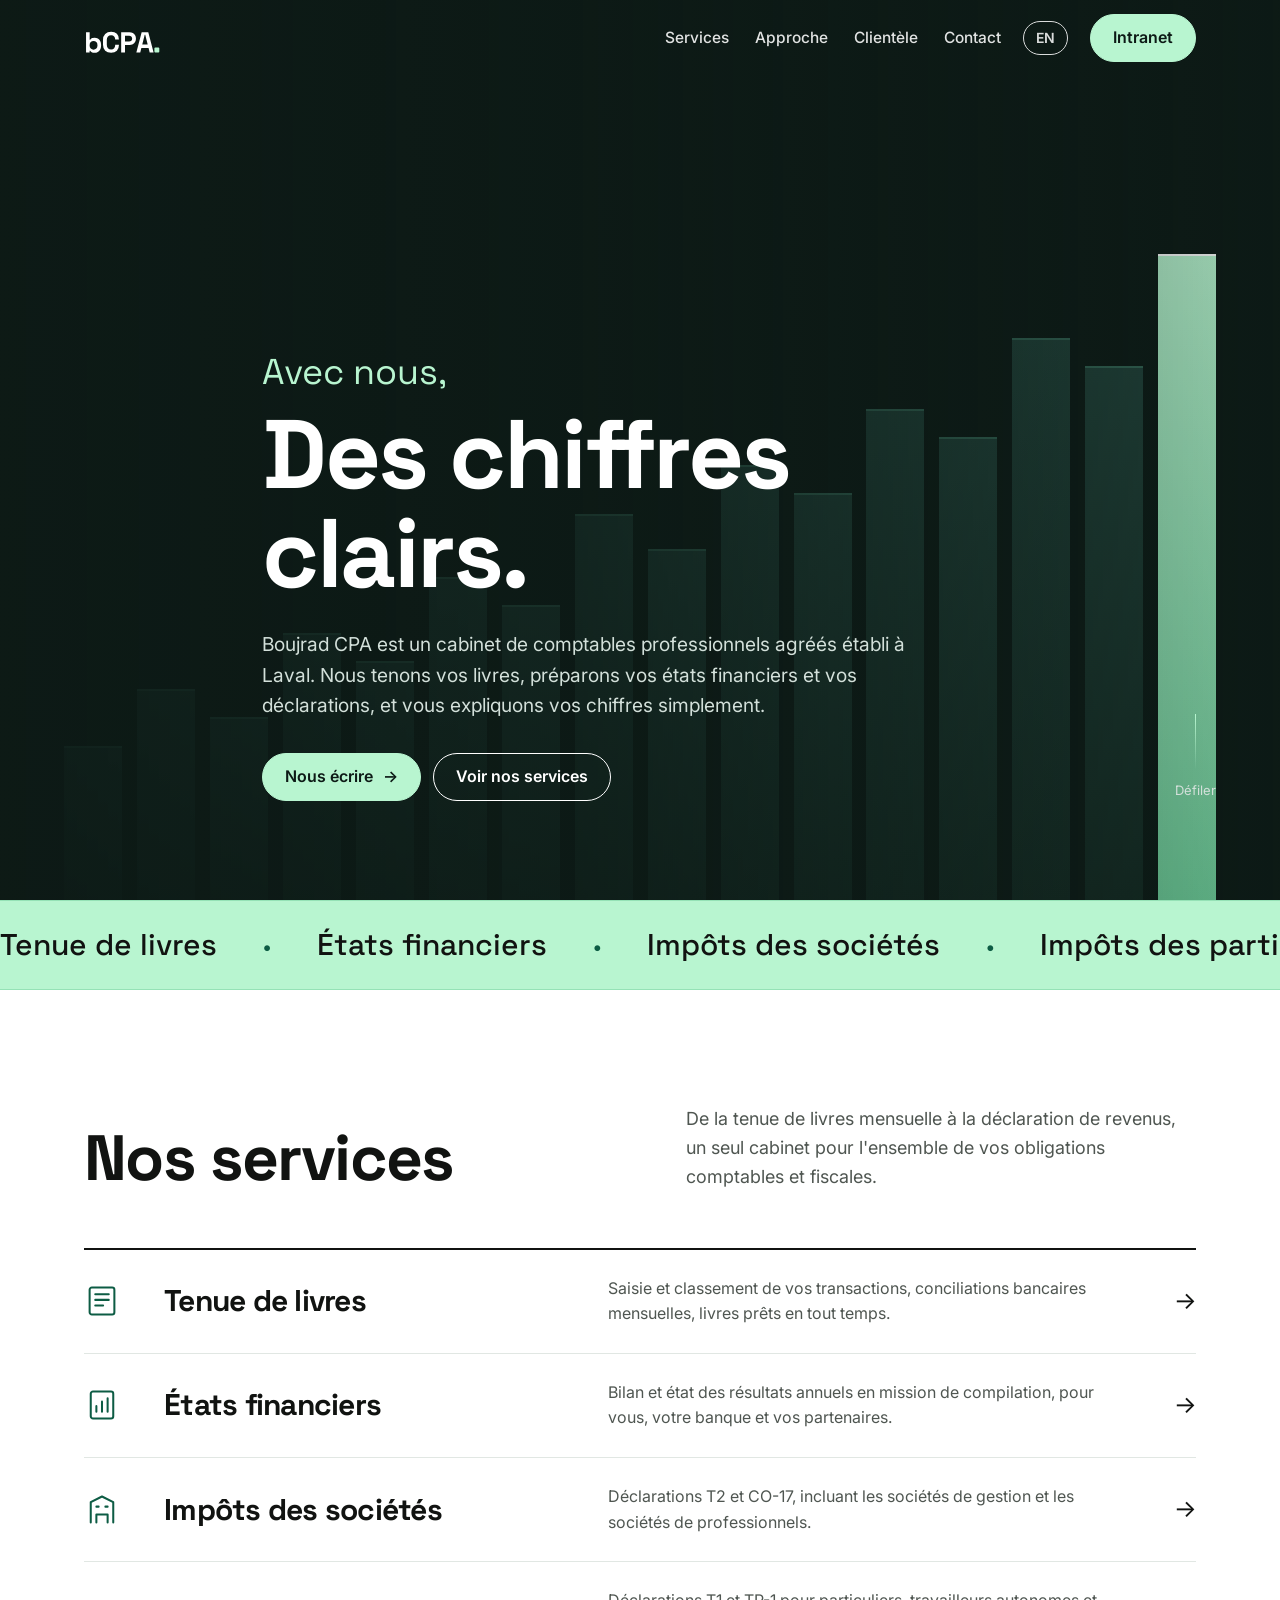
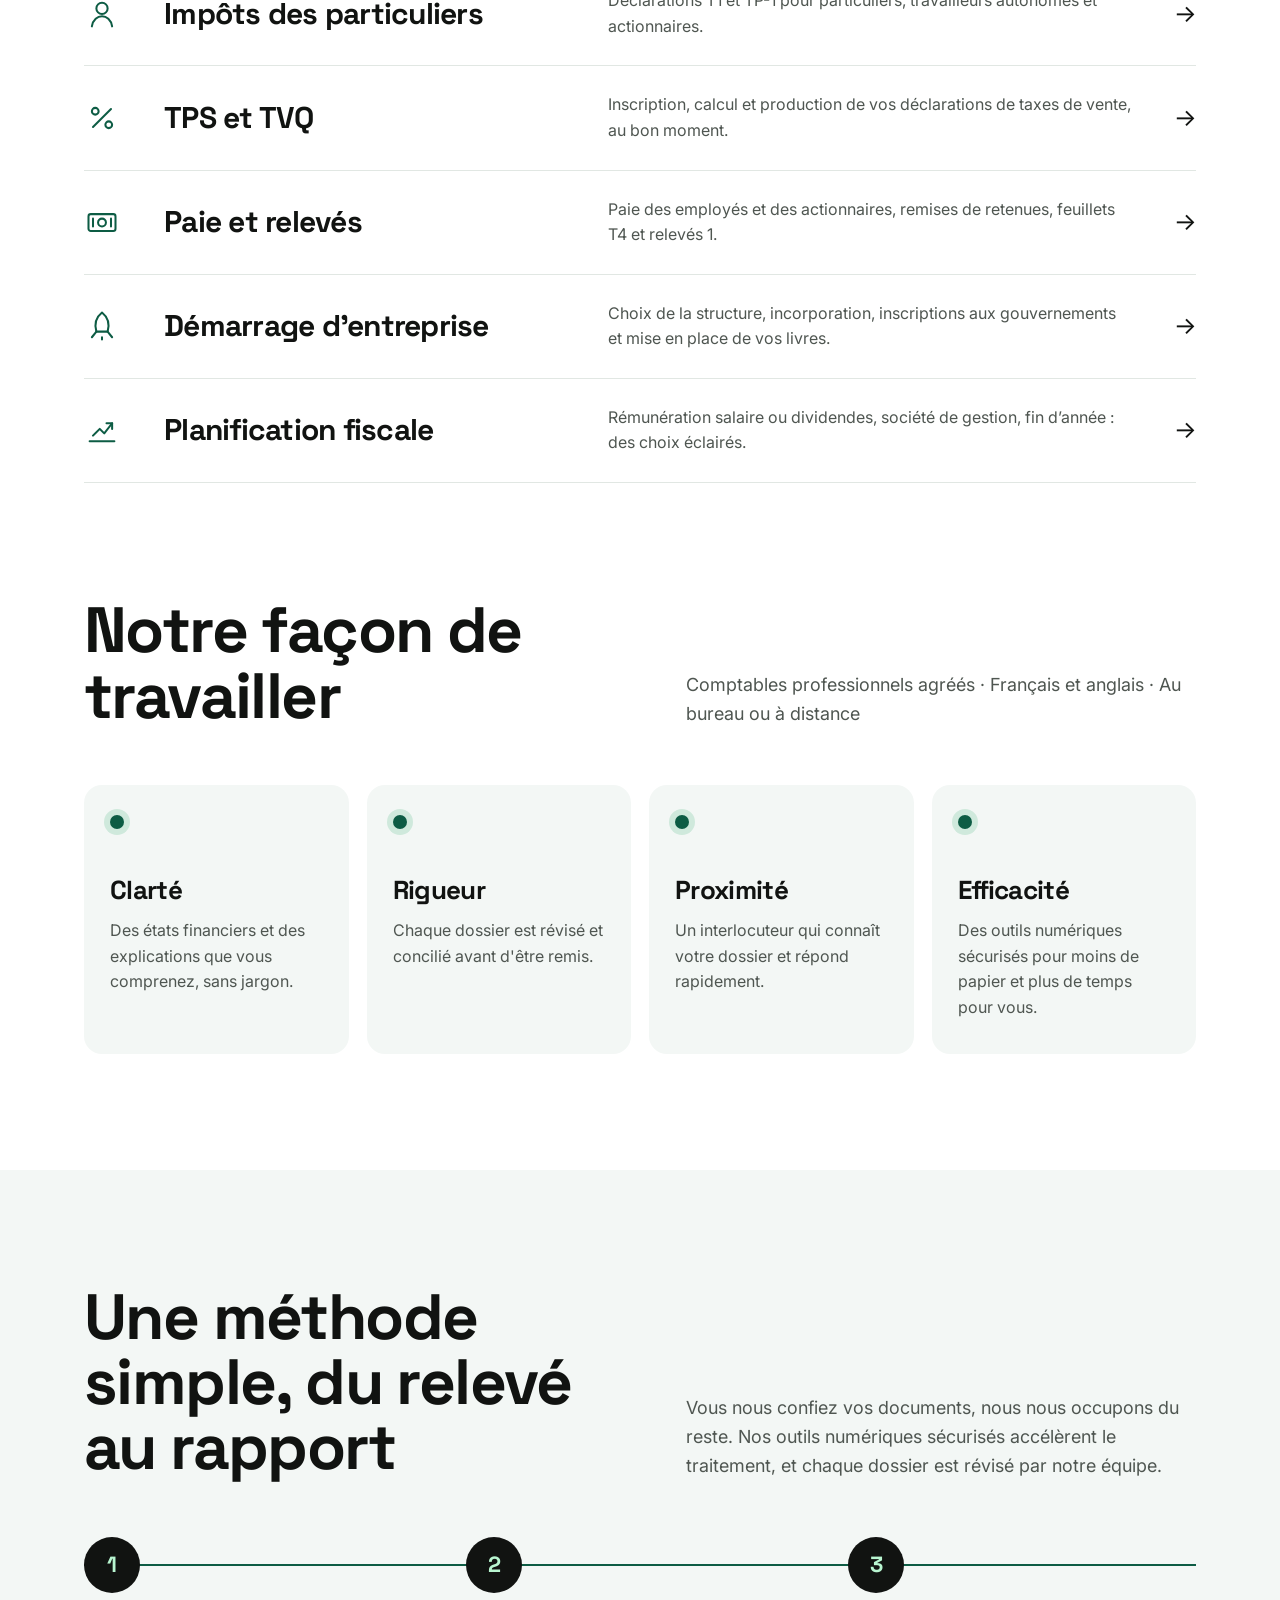
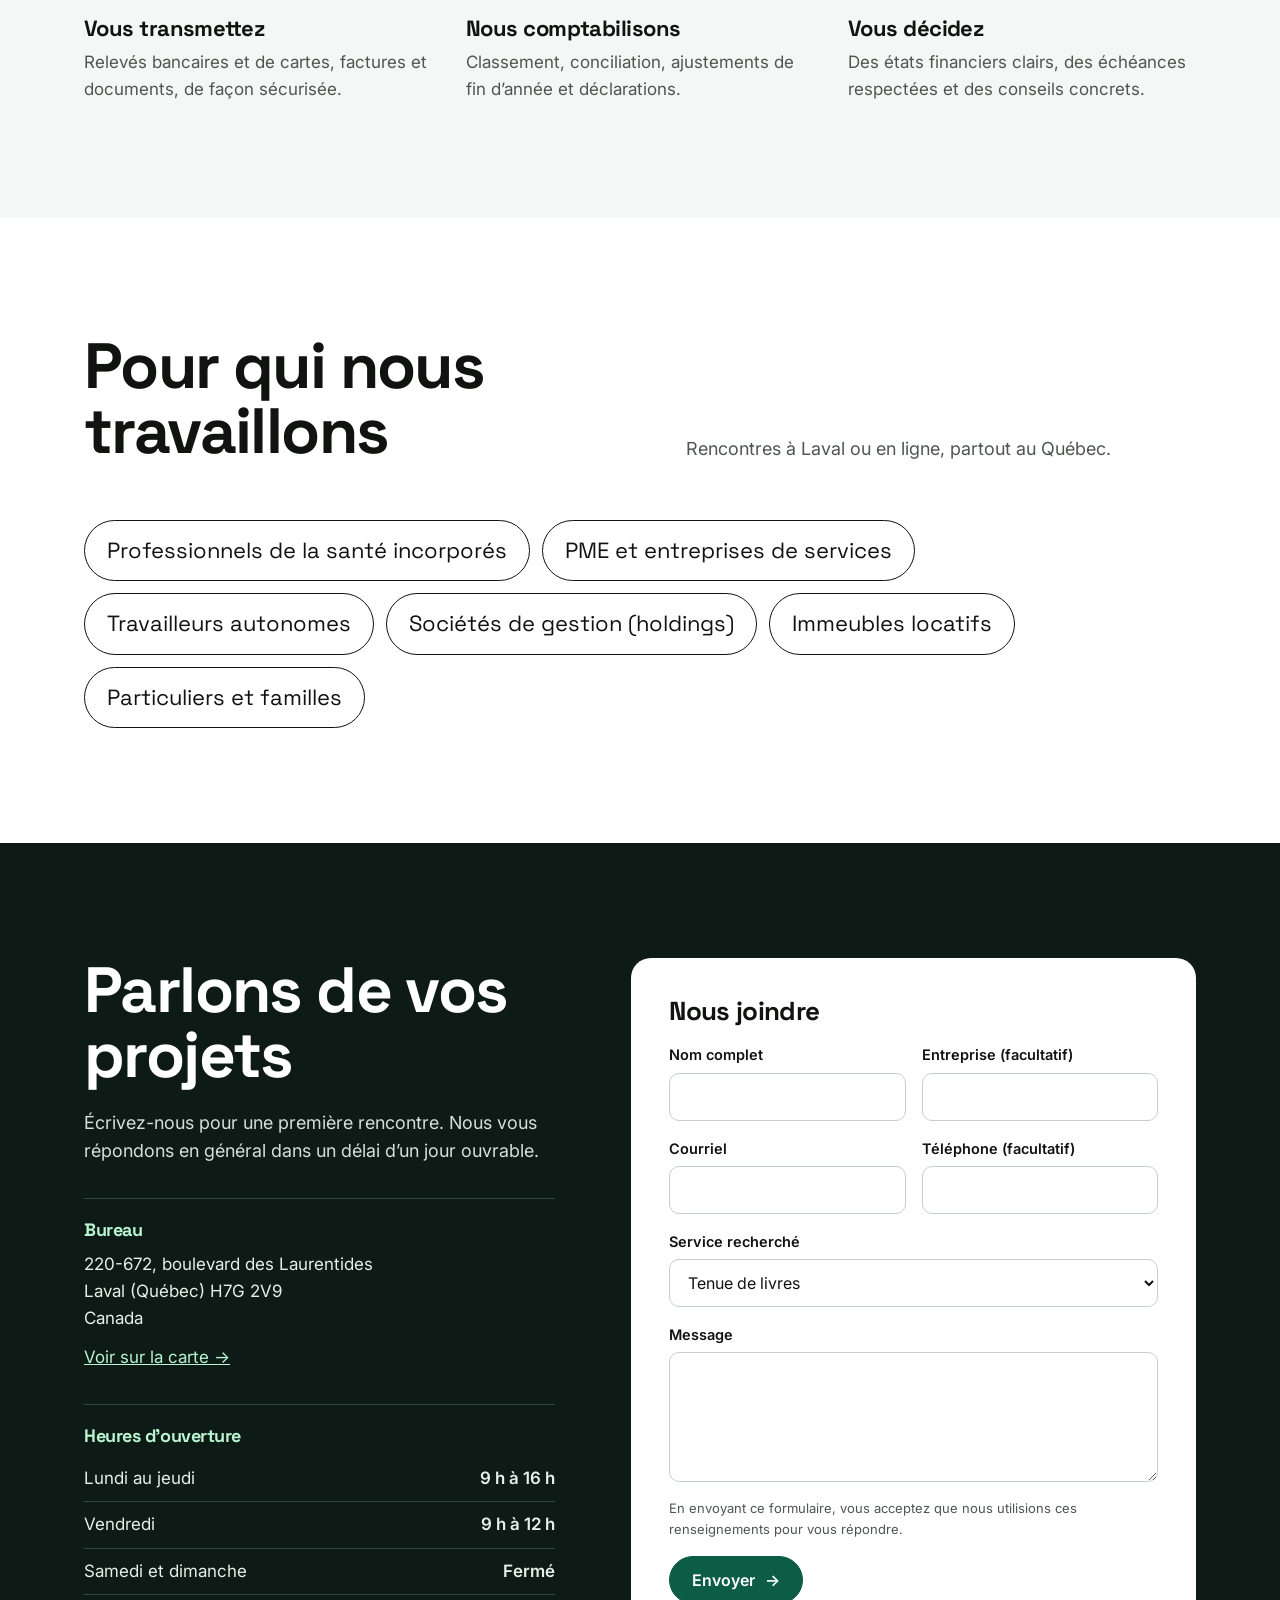
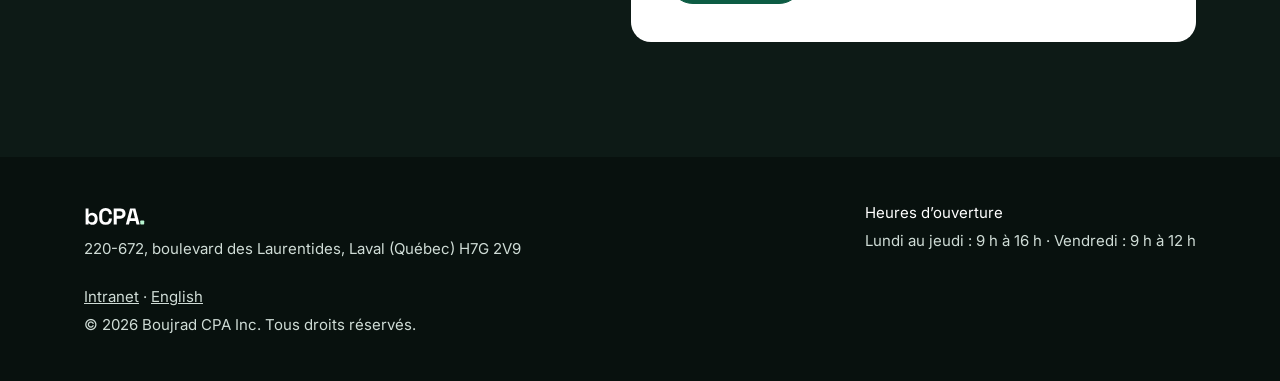
==== site/index.html @ 64e6b034 "Majuscules en début de titres, menu et bandeau Co-Authored-By: Claude Opus 5.5 <noreply@anthropic.co" ====
<!DOCTYPE html>
<html lang="fr-CA"><head><meta charset="utf-8"><meta name="viewport" content="width=device-width,initial-scale=1">
<title>Boujrad CPA Inc. · Comptables à Laval</title><meta name="description" content="Cabinet de comptables professionnels agréés à Laval : tenue de livres, états financiers, impôts des sociétés et des particuliers, TPS/TVQ.">
<link rel="alternate" hreflang="fr-CA" href="https://boujradcpa.com/"><link rel="alternate" hreflang="en-CA" href="https://boujradcpa.com/en/">
<link rel="icon" href="/favicon.svg" type="image/svg+xml"><meta property="og:title" content="Boujrad CPA Inc. · Comptables à Laval"><meta property="og:description" content="Cabinet de comptables professionnels agréés à Laval : tenue de livres, états financiers, impôts des sociétés et des particuliers, TPS/TVQ.">
<link rel="preconnect" href="https://fonts.googleapis.com"><link rel="preconnect" href="https://fonts.gstatic.com" crossorigin>
<link href="https://fonts.googleapis.com/css2?family=Inter:wght@400;500;600&family=Space+Grotesk:wght@500;700&display=swap" rel="stylesheet">
<style>/* VOICE a CPA firm's public site: confident, warm, precise
   IDEA a ledger in motion: rising columns, ruled lines, totals that land
   PICTURE full-screen night-green hero with animated rising columns and a rotating lowercase promise
   COLOUR night green #0d1a16 for hero and contact, white body, mint #b8f5d0 highlight, deep green #0d5c44 actions
   TYPE Space Grotesk 700 (lowercase display) + Inter
   LAYOUT hero full screen; services as rows; values grid; method line; clients; contact split */
:root{color-scheme:light;--bg:#fff;--ink:#111311;--mute:#4f5651;--night:#0d1a16;--mint:#b8f5d0;--deep:#0d5c44;--line:#e1e7e3;--soft:#f3f7f5}
*{box-sizing:border-box;min-width:0}
html{scroll-behavior:smooth;scroll-padding-top:80px}
body{margin:0;background:var(--bg);color:var(--ink);font:17px/1.6 Inter,system-ui,sans-serif;overflow-x:clip;-webkit-font-smoothing:antialiased}
h1,h2,h3{font-family:"Space Grotesk",Inter,sans-serif;letter-spacing:-.025em;line-height:1.02;margin:0}
h2{font-size:clamp(36px,5vw,66px)}
h3{font-size:22px;line-height:1.2}
a{color:inherit}
.wrap{max-width:1240px;margin:0 auto;padding-left:max(5vw,16px);padding-right:max(5vw,16px)}
.band{padding-block:clamp(72px,9vw,136px)}
.soft{background:var(--soft)}
header{position:fixed;inset:0 0 auto;z-index:20;transition:background .35s,color .35s,box-shadow .35s;color:#fff}
header.solid{background:rgba(255,255,255,.96);color:var(--ink);box-shadow:0 1px 0 var(--line);backdrop-filter:blur(8px)}
.nav{display:flex;align-items:center;gap:22px;min-height:76px}
.brand{display:flex;align-items:center;gap:10px;text-decoration:none;font-family:"Space Grotesk",sans-serif;font-weight:700;font-size:21px;margin-right:auto}
.brand svg{flex:none}
.links{display:flex;gap:26px}
.links a{text-decoration:none;font-size:15.5px;font-weight:500;opacity:.88;position:relative}
.links a::after{content:"";position:absolute;left:0;right:100%;bottom:-6px;height:2px;background:var(--deep);transition:right .3s}
header:not(.solid) .links a::after{background:var(--mint)}
.links a:hover::after{right:0}
.lang{font-size:14px;font-weight:600;text-decoration:none;border:1px solid currentColor;border-radius:999px;padding:5px 12px;opacity:.85}
.btn{display:inline-flex;align-items:center;gap:10px;min-height:48px;padding:10px 22px;border-radius:999px;font-weight:600;font-size:16px;text-decoration:none;border:1.5px solid currentColor;background:transparent;color:inherit;cursor:pointer;font-family:inherit;transition:transform .25s,background .25s,color .25s}
.btn:hover{transform:translateY(-2px)}
.btn.mint{background:var(--mint);border-color:var(--mint);color:var(--night)}
header.solid .btn.mint{background:var(--ink);border-color:var(--ink);color:#fff}
.btn.deep{background:var(--deep);border-color:var(--deep);color:#fff}
.btn .ar{transition:transform .25s}
.btn:hover .ar{transform:translateX(4px)}
:focus-visible{outline:3px solid var(--deep);outline-offset:3px}
.hero{background:var(--night);color:#fff;min-height:min(100svh,940px);position:relative;overflow:hidden;display:grid;align-items:end}
.hero .cols{position:absolute;left:0;right:0;bottom:0;height:78%;display:flex;align-items:flex-end;gap:clamp(6px,1.2vw,18px);padding:0 max(5vw,16px)}
.hero .cols i{flex:1;background:linear-gradient(#21423a,#142a23);border-top:2px solid #346656;transform-origin:bottom;animation:grow 1.6s cubic-bezier(.2,.7,.2,1) both}
.hero .cols i.hi{background:linear-gradient(var(--mint),#6fcf9b);border-top-color:#fff}
.hero .veil{position:absolute;inset:0;background:linear-gradient(90deg,rgba(13,26,22,.92) 0%,rgba(13,26,22,.7) 45%,rgba(13,26,22,.15) 100%)}
.hero .in{position:relative;padding-bottom:clamp(64px,11vh,130px);padding-top:150px}
.hero .pre{font-family:"Space Grotesk",sans-serif;font-size:clamp(24px,2.8vw,38px);color:var(--mint);margin:0 0 4px}
.hero h1{font-size:clamp(44px,7.6vw,116px);min-height:2.08em;max-width:12ch}
.hero h1 span{display:inline-block;animation:swap .8s cubic-bezier(.2,.7,.2,1) both}
.hero .in>p:not(.pre){font-size:clamp(17px,1.5vw,20px);max-width:36em;color:#d3e0da;margin:22px 0 32px}
.acts{display:flex;gap:12px;flex-wrap:wrap}
.cue{position:absolute;right:max(5vw,16px);bottom:clamp(64px,11vh,130px);font-size:13px;display:flex;flex-direction:column;align-items:center;gap:10px;color:#d3e0da}
.cue b{width:1.5px;height:56px;background:linear-gradient(var(--mint),transparent);animation:drip 1.8s infinite}
.mq{background:var(--mint);overflow:hidden;white-space:nowrap;border-block:1px solid #95e2b6}
.mq div{display:inline-flex;gap:46px;padding:20px 0;animation:mq 40s linear infinite;font-family:"Space Grotesk",sans-serif;font-size:clamp(20px,2.4vw,30px);font-weight:500}
.mq span::after{content:"\25CF";margin-left:46px;font-size:.45em;vertical-align:middle;color:var(--deep)}
.head{display:grid;grid-template-columns:minmax(0,1.1fr) minmax(0,1fr);gap:40px;align-items:end;margin-bottom:56px}
.head p{color:var(--mute);margin:0;font-size:18px}
.rows{border-top:2px solid var(--ink)}
.row{display:grid;grid-template-columns:56px minmax(0,1fr) minmax(0,1.25fr) 40px;gap:24px;align-items:center;padding:26px 0;border-bottom:1px solid var(--line);position:relative;isolation:isolate}
.row::before{content:"";position:absolute;inset:0 -18px;background:var(--mint);transform:scaleX(0);transform-origin:left;transition:transform .45s cubic-bezier(.2,.7,.2,1);z-index:-1;border-radius:8px}
.row:hover::before{transform:scaleX(1)}
.row svg{width:36px;height:36px;fill:none;stroke:var(--deep);stroke-width:1.8;stroke-linecap:round;stroke-linejoin:round}
.row h3{font-size:clamp(22px,2.4vw,30px)}
.row p{margin:0;color:var(--mute);font-size:16px}
.row .go{font-size:24px;transition:transform .3s;justify-self:end}
.row:hover .go{transform:translateX(4px) rotate(-45deg)}
.vals{display:grid;grid-template-columns:repeat(4,minmax(0,1fr));gap:18px}
.vals div{background:var(--soft);border-radius:18px;padding:30px 26px 34px;transition:transform .35s,background .35s,color .35s}
.vals div:hover{transform:translateY(-6px);background:var(--night);color:#fff}
.vals div:hover p{color:#d3e0da}
.vals h3{font-size:26px;margin-bottom:12px}
.vals p{margin:0;color:var(--mute);font-size:16px;transition:color .35s}
.vals .dot{display:block;width:14px;height:14px;border-radius:50%;background:var(--deep);margin-bottom:46px;box-shadow:0 0 0 6px #cfe9dc}
.steps{display:grid;grid-template-columns:repeat(3,minmax(0,1fr));gap:34px;margin:0;padding:0;position:relative}
.steps::before{content:"";position:absolute;left:0;right:0;top:27px;height:2px;background:#d3ddd7}
.steps::after{content:"";position:absolute;left:0;top:27px;height:2px;width:100%;background:var(--deep);transform:scaleX(0);transform-origin:left;transition:transform 1.8s cubic-bezier(.2,.7,.2,1)}
.steps.on::after{transform:scaleX(1)}
.steps li{list-style:none;position:relative}
.steps b{display:grid;place-items:center;width:56px;height:56px;border-radius:50%;background:var(--ink);color:var(--mint);font-family:"Space Grotesk",sans-serif;font-size:22px;margin-bottom:22px;position:relative;z-index:1}
.steps p{margin:8px 0 0;color:var(--mute)}
.cl{display:flex;flex-wrap:wrap;gap:12px;margin:0;padding:0}
.cl li{list-style:none;border:1.5px solid var(--ink);border-radius:999px;padding:12px 22px;font-family:"Space Grotesk",sans-serif;font-size:clamp(17px,1.8vw,22px);transition:background .25s,color .25s}
.cl li:hover{background:var(--ink);color:var(--mint)}
.contact{background:var(--night);color:#fff}
.ct{display:grid;grid-template-columns:minmax(0,1fr) minmax(0,1.2fr);gap:clamp(36px,6vw,90px);align-items:start}
.contact .lead{color:#d3e0da;margin:20px 0 0;font-size:18px}
.card{border-top:1px solid #2f4a40;padding-top:20px;margin-top:32px}
.card h3{color:var(--mint);font-size:18px;margin-bottom:10px}
.card address{font-style:normal;color:#e6efe9}
.maplink{color:var(--mint)}
.hours{width:100%;border-collapse:collapse;color:#e6efe9}
.hours td{padding:9px 0;border-bottom:1px solid #2f4a40}
.hours td:last-child{text-align:right;white-space:nowrap;font-weight:600}
form{background:#fff;color:var(--ink);border-radius:20px;padding:clamp(22px,3vw,38px);display:grid;grid-template-columns:repeat(2,minmax(0,1fr));gap:16px}
form .full{grid-column:1/-1}
form h3{font-size:26px}
label{display:grid;gap:6px;font-size:14.5px;font-weight:600}
input,select,textarea{font:16px Inter,system-ui,sans-serif;padding:12px 14px;border:1.5px solid #c4d0c8;border-radius:10px;background:#fff;color:var(--ink);min-height:48px;width:100%;transition:border-color .2s}
input:focus,select:focus,textarea:focus{border-color:var(--deep);outline:none}
textarea{min-height:130px;resize:vertical}
form .note{font-size:13px;color:var(--mute);margin:0}
.hp{position:absolute;left:-9999px}
footer{background:#08110e;color:#cfdcd6}
footer .wrap{display:flex;flex-wrap:wrap;gap:24px 56px;justify-content:space-between;padding-block:44px;font-size:15px}
footer .brand{color:#fff}
.js .rv{opacity:0;transform:translateY(34px);transition:opacity .8s cubic-bezier(.2,.7,.2,1),transform .8s cubic-bezier(.2,.7,.2,1)}
.js .rv.on{opacity:1;transform:none}
.thanks{min-height:100svh;display:grid;place-items:center;text-align:center;background:var(--night);color:#fff}
.thanks h1{font-size:clamp(36px,6vw,72px);margin-bottom:16px}
@keyframes grow{from{transform:scaleY(0)}to{transform:scaleY(1)}}
@keyframes swap{from{opacity:0;transform:translateY(.4em)}to{opacity:1;transform:none}}
@keyframes mq{to{transform:translateX(-50%)}}
@keyframes drip{0%{transform:scaleY(0);transform-origin:top}50%{transform:scaleY(1);transform-origin:top}51%{transform-origin:bottom}100%{transform:scaleY(0);transform-origin:bottom}}
@media(max-width:1000px){.vals{grid-template-columns:repeat(2,minmax(0,1fr))}.row{grid-template-columns:44px minmax(0,1fr) 32px}.row p{grid-column:2/3}.row .go{grid-row:1;grid-column:3}}
@media(max-width:820px){.links{display:none}.head,.ct{grid-template-columns:1fr}.cue{display:none}.hero .veil{background:linear-gradient(180deg,rgba(13,26,22,.55),rgba(13,26,22,.9))}}
@media(max-width:600px){body{font-size:16px}.nav{gap:10px}.nav .btn{padding:8px 14px;min-height:40px;font-size:14px}.brand span{display:none}.vals{grid-template-columns:1fr}.steps{grid-template-columns:1fr}.steps::before,.steps::after{display:none}form{grid-template-columns:1fr}.hero .cols{height:55%}}
@media(prefers-reduced-motion:reduce){html{scroll-behavior:auto}*,*::before,*::after{animation:none!important;transition:none!important}.js .rv{opacity:1;transform:none}}

.brand .wm{display:block}.wdot{fill:var(--mint)}header.solid .wdot{fill:var(--deep)}
</style></head><body>
<header><div class="wrap nav"><a class="brand" href="/"><svg class="wm" width="76.2" height="30" viewBox="0 -2 264 104" role="img" aria-label="bCPA"><path d="M36.800000000000004 101.4Q30.1 101.4 26.5 99.1Q22.900000000000002 96.8 21.200000000000003 94.0H19.400000000000002V100.0H7.0V30.0H19.6V56.099999999999994H21.400000000000002Q22.5 54.3 24.35 52.699999999999996Q26.200000000000003 51.099999999999994 29.250000000000004 50.05Q32.300000000000004 49.0 36.800000000000004 49.0Q42.800000000000004 49.0 47.900000000000006 51.95Q53.0 54.9 56.1 60.599999999999994Q59.2 66.3 59.2 74.4V76.0Q59.2 84.1 56.1 89.8Q53.0 95.5 47.900000000000006 98.45Q42.800000000000004 101.4 36.800000000000004 101.4ZM33.0 90.4Q38.800000000000004 90.4 42.7 86.65Q46.6 82.9 46.6 75.7V74.7Q46.6 67.5 42.75 63.75Q38.900000000000006 60.0 33.0 60.0Q27.200000000000003 60.0 23.300000000000004 63.75Q19.400000000000002 67.5 19.400000000000002 74.7V75.7Q19.400000000000002 82.9 23.300000000000004 86.65Q27.200000000000003 90.4 33.0 90.4ZM94.0 101.4Q81.0 101.4 73.4 94.15Q65.80000000000001 86.9 65.80000000000001 73.4V56.599999999999994Q65.80000000000001 43.099999999999994 73.4 35.849999999999994Q81.0 28.599999999999994 94.0 28.599999999999994Q106.9 28.599999999999994 113.95 35.64999999999999Q121.0 42.699999999999996 121.0 55.0V55.599999999999994H108.0V54.599999999999994Q108.0 48.4 104.55000000000001 44.4Q101.10000000000001 40.4 94.0 40.4Q87.0 40.4 83.0 44.7Q79.0 49.0 79.0 56.4V73.6Q79.0 80.9 83.0 85.25Q87.0 89.6 94.0 89.6Q101.10000000000001 89.6 104.55000000000001 85.55Q108.0 81.5 108.0 75.4V73.6H121.0V75.0Q121.0 87.3 113.95 94.35Q106.9 101.4 94.0 101.4ZM128.8 100.0V30.0H157.60000000000002Q164.20000000000002 30.0 169.25 32.65Q174.3 35.3 177.15000000000003 40.099999999999994Q180.00000000000003 44.9 180.00000000000003 51.5V52.9Q180.00000000000003 59.4 177.05 64.25Q174.10000000000002 69.1 169.05 71.75Q164.00000000000003 74.4 157.60000000000002 74.4H142.00000000000003V100.0ZM142.00000000000003 62.4H156.3Q161.00000000000003 62.4 163.90000000000003 59.8Q166.8 57.199999999999996 166.8 52.699999999999996V51.699999999999996Q166.8 47.199999999999996 163.90000000000003 44.599999999999994Q161.00000000000003 42.0 156.3 42.0H142.00000000000003ZM181.40000000000003 100.0 199.8 30.0H222.8L241.20000000000002 100.0H227.60000000000002L223.8 84.6H198.8L195.00000000000003 100.0ZM201.90000000000003 72.4H220.70000000000002L212.20000000000002 38.3H210.40000000000003Z" fill="currentColor"/><g class="wdot"><rect x="244.0" y="83" width="17" height="17" rx="3"/></g></svg></a><nav class="links" aria-label="Navigation"><a href="#services">Services</a><a href="#approche">Approche</a><a href="#clientele">Clientèle</a><a href="#contact">Contact</a></nav>
<a class="lang" href="/en/" hreflang="en" title="English">EN</a><a class="btn mint" href="https://app.boujradcpa.com">Intranet</a></div></header>
<main>
<section class="hero"><div class="cols" aria-hidden="true"><i class="" style="height:22%;animation-delay:0ms"></i><i class="" style="height:30%;animation-delay:70ms"></i><i class="" style="height:26%;animation-delay:140ms"></i><i class="" style="height:38%;animation-delay:210ms"></i><i class="" style="height:34%;animation-delay:280ms"></i><i class="" style="height:46%;animation-delay:350ms"></i><i class="" style="height:42%;animation-delay:420ms"></i><i class="" style="height:55%;animation-delay:490ms"></i><i class="" style="height:50%;animation-delay:560ms"></i><i class="" style="height:62%;animation-delay:630ms"></i><i class="" style="height:58%;animation-delay:700ms"></i><i class="" style="height:70%;animation-delay:770ms"></i><i class="" style="height:66%;animation-delay:840ms"></i><i class="" style="height:80%;animation-delay:910ms"></i><i class="" style="height:76%;animation-delay:980ms"></i><i class="hi" style="height:92%;animation-delay:1050ms"></i></div><div class="veil"></div>
<div class="wrap in"><p class="pre">Avec nous,</p><h1><span data-w='["Des chiffres clairs.", "Des impôts maîtrisés.", "Une croissance accompagnée."]'>Des chiffres clairs.</span></h1><p>Boujrad CPA est un cabinet de comptables professionnels agréés établi à Laval. Nous tenons vos livres, préparons vos états financiers et vos déclarations, et vous expliquons vos chiffres simplement.</p>
<div class="acts"><a class="btn mint" href="#contact">Nous écrire <span class="ar">→</span></a><a class="btn" href="#services">Voir nos services</a></div></div>
<div class="cue" aria-hidden="true"><b></b>Défiler</div></section>
<div class="mq" aria-hidden="true"><div><span>Tenue de livres</span><span>États financiers</span><span>Impôts des sociétés</span><span>Impôts des particuliers</span><span>TPS / TVQ</span><span>Paie</span><span>Démarrage d'entreprise</span><span>Planification fiscale</span><span>Tenue de livres</span><span>États financiers</span><span>Impôts des sociétés</span><span>Impôts des particuliers</span><span>TPS / TVQ</span><span>Paie</span><span>Démarrage d'entreprise</span><span>Planification fiscale</span></div></div>
<section class="band" id="services"><div class="wrap"><div class="head rv"><h2>Nos services</h2><p>De la tenue de livres mensuelle à la déclaration de revenus, un seul cabinet pour l'ensemble de vos obligations comptables et fiscales.</p></div><div class="rows"><article class="row rv" data-d="0"><svg viewBox="0 0 32 32" aria-hidden="true"><rect x="5" y="4" width="22" height="24" rx="2"/><path d="M10 10h12M10 15h12M10 20h7"/></svg><h3>Tenue de livres</h3><p>Saisie et classement de vos transactions, conciliations bancaires mensuelles, livres prêts en tout temps.</p><span class="go" aria-hidden="true">→</span></article><article class="row rv" data-d="60"><svg viewBox="0 0 32 32" aria-hidden="true"><rect x="6" y="4" width="20" height="24" rx="2"/><path d="M11 22v-5M16 22v-9M21 22v-12"/></svg><h3>États financiers</h3><p>Bilan et état des résultats annuels en mission de compilation, pour vous, votre banque et vos partenaires.</p><span class="go" aria-hidden="true">→</span></article><article class="row rv" data-d="120"><svg viewBox="0 0 32 32" aria-hidden="true"><path d="M6 27V9l10-5 10 5v18"/><path d="M11 27v-7h10v7M11 13h2M19 13h2"/></svg><h3>Impôts des sociétés</h3><p>Déclarations T2 et CO-17, incluant les sociétés de gestion et les sociétés de professionnels.</p><span class="go" aria-hidden="true">→</span></article><article class="row rv" data-d="180"><svg viewBox="0 0 32 32" aria-hidden="true"><circle cx="16" cy="11" r="5"/><path d="M7 27c1-6 5-9 9-9s8 3 9 9"/></svg><h3>Impôts des particuliers</h3><p>Déclarations T1 et TP-1 pour particuliers, travailleurs autonomes et actionnaires.</p><span class="go" aria-hidden="true">→</span></article><article class="row rv" data-d="0"><svg viewBox="0 0 32 32" aria-hidden="true"><path d="M8 24 24 8"/><circle cx="10" cy="10" r="3"/><circle cx="22" cy="22" r="3"/></svg><h3>TPS et TVQ</h3><p>Inscription, calcul et production de vos déclarations de taxes de vente, au bon moment.</p><span class="go" aria-hidden="true">→</span></article><article class="row rv" data-d="60"><svg viewBox="0 0 32 32" aria-hidden="true"><rect x="4" y="9" width="24" height="15" rx="2"/><circle cx="16" cy="16.5" r="3.5"/><path d="M8 13v7M24 13v7"/></svg><h3>Paie et relevés</h3><p>Paie des employés et des actionnaires, remises de retenues, feuillets T4 et relevés 1.</p><span class="go" aria-hidden="true">→</span></article><article class="row rv" data-d="120"><svg viewBox="0 0 32 32" aria-hidden="true"><path d="M16 4c5 4 7 10 5 17h-10C9 14 11 8 16 4z"/><path d="M11 21l-4 5M21 21l4 5M16 26v2"/></svg><h3>Démarrage d’entreprise</h3><p>Choix de la structure, incorporation, inscriptions aux gouvernements et mise en place de vos livres.</p><span class="go" aria-hidden="true">→</span></article><article class="row rv" data-d="180"><svg viewBox="0 0 32 32" aria-hidden="true"><path d="M5 26h22"/><path d="M8 21l6-6 4 4 7-9"/><path d="M20 10h5v5"/></svg><h3>Planification fiscale</h3><p>Rémunération salaire ou dividendes, société de gestion, fin d’année : des choix éclairés.</p><span class="go" aria-hidden="true">→</span></article></div></div></section>
<section class="band" style="padding-top:0"><div class="wrap"><div class="head rv"><h2>Notre façon de travailler</h2><p>Comptables professionnels agréés · Français et anglais · Au bureau ou à distance</p></div><div class="vals"><div class="rv" data-d="0"><span class="dot"></span><h3>Clarté</h3><p>Des états financiers et des explications que vous comprenez, sans jargon.</p></div><div class="rv" data-d="90"><span class="dot"></span><h3>Rigueur</h3><p>Chaque dossier est révisé et concilié avant d'être remis.</p></div><div class="rv" data-d="180"><span class="dot"></span><h3>Proximité</h3><p>Un interlocuteur qui connaît votre dossier et répond rapidement.</p></div><div class="rv" data-d="270"><span class="dot"></span><h3>Efficacité</h3><p>Des outils numériques sécurisés pour moins de papier et plus de temps pour vous.</p></div></div></div></section>
<section class="band soft" id="approche"><div class="wrap"><div class="head rv"><h2>Une méthode simple, du relevé au rapport</h2><p>Vous nous confiez vos documents, nous nous occupons du reste. Nos outils numériques sécurisés accélèrent le traitement, et chaque dossier est révisé par notre équipe.</p></div><ol class="steps"><li class="rv" data-d="0"><b>1</b><h3>Vous transmettez</h3><p>Relevés bancaires et de cartes, factures et documents, de façon sécurisée.</p></li><li class="rv" data-d="150"><b>2</b><h3>Nous comptabilisons</h3><p>Classement, conciliation, ajustements de fin d’année et déclarations.</p></li><li class="rv" data-d="300"><b>3</b><h3>Vous décidez</h3><p>Des états financiers clairs, des échéances respectées et des conseils concrets.</p></li></ol></div></section>
<section class="band" id="clientele"><div class="wrap"><div class="head rv"><h2>Pour qui nous travaillons</h2><p>Rencontres à Laval ou en ligne, partout au Québec.</p></div><ul class="cl"><li class="rv" data-d="0">Professionnels de la santé incorporés</li><li class="rv" data-d="60">PME et entreprises de services</li><li class="rv" data-d="120">Travailleurs autonomes</li><li class="rv" data-d="180">Sociétés de gestion (holdings)</li><li class="rv" data-d="240">Immeubles locatifs</li><li class="rv" data-d="300">Particuliers et familles</li></ul></div></section>
<section class="band contact" id="contact"><div class="wrap ct">
<div class="rv"><h2>Parlons de vos projets</h2><p class="lead">Écrivez-nous pour une première rencontre. Nous vous répondons en général dans un délai d’un jour ouvrable.</p>
<div class="card"><h3>Bureau</h3><address>220-672, boulevard des Laurentides<br>Laval (Québec) H7G 2V9<br>Canada</address><p style="margin:12px 0 0"><a class="maplink" href="https://www.google.com/maps/search/?api=1&query=672+Boulevard+des+Laurentides+Laval+QC+H7G+2V9" rel="noopener" target="_blank">Voir sur la carte →</a></p></div>
<div class="card"><h3>Heures d’ouverture</h3><table class="hours"><tr><td>Lundi au jeudi</td><td>9 h à 16 h</td></tr><tr><td>Vendredi</td><td>9 h à 12 h</td></tr><tr><td>Samedi et dimanche</td><td>Fermé</td></tr></table></div></div>
<form class="rv" data-d="120" name="contact" method="POST" action="/merci.html" data-netlify="true" netlify-honeypot="bot-field">
<h3 class="full">Nous joindre</h3>
<input type="hidden" name="form-name" value="contact"><input type="hidden" name="langue" value="fr">
<p class="hp"><label>Ne pas remplir <input name="bot-field" tabindex="-1" autocomplete="off"></label></p>
<label>Nom complet<input id="c-nom" name="nom" required autocomplete="name"></label>
<label>Entreprise (facultatif)<input id="c-ent" name="entreprise" autocomplete="organization"></label>
<label>Courriel<input id="c-mail" name="courriel" type="email" required autocomplete="email"></label>
<label>Téléphone (facultatif)<input id="c-tel" name="telephone" type="tel" autocomplete="tel"></label>
<label class="full">Service recherché<select id="c-svc" name="service"><option>Tenue de livres</option><option>États financiers</option><option>Impôts des sociétés</option><option>Impôts des particuliers</option><option>TPS et TVQ</option><option>Paie et relevés</option><option>Démarrage d’entreprise</option><option>Planification fiscale</option><option>Autre</option></select></label>
<label class="full">Message<textarea id="c-msg" name="message" required></textarea></label>
<p class="note full">En envoyant ce formulaire, vous acceptez que nous utilisions ces renseignements pour vous répondre.</p><div class="full"><button class="btn deep" type="submit">Envoyer <span class="ar">→</span></button></div></form>
</div></section></main>
<footer><div class="wrap"><div><a class="brand" href="/"><svg class="wm" width="60.9" height="24" viewBox="0 -2 264 104" role="img" aria-label="bCPA"><path d="M36.800000000000004 101.4Q30.1 101.4 26.5 99.1Q22.900000000000002 96.8 21.200000000000003 94.0H19.400000000000002V100.0H7.0V30.0H19.6V56.099999999999994H21.400000000000002Q22.5 54.3 24.35 52.699999999999996Q26.200000000000003 51.099999999999994 29.250000000000004 50.05Q32.300000000000004 49.0 36.800000000000004 49.0Q42.800000000000004 49.0 47.900000000000006 51.95Q53.0 54.9 56.1 60.599999999999994Q59.2 66.3 59.2 74.4V76.0Q59.2 84.1 56.1 89.8Q53.0 95.5 47.900000000000006 98.45Q42.800000000000004 101.4 36.800000000000004 101.4ZM33.0 90.4Q38.800000000000004 90.4 42.7 86.65Q46.6 82.9 46.6 75.7V74.7Q46.6 67.5 42.75 63.75Q38.900000000000006 60.0 33.0 60.0Q27.200000000000003 60.0 23.300000000000004 63.75Q19.400000000000002 67.5 19.400000000000002 74.7V75.7Q19.400000000000002 82.9 23.300000000000004 86.65Q27.200000000000003 90.4 33.0 90.4ZM94.0 101.4Q81.0 101.4 73.4 94.15Q65.80000000000001 86.9 65.80000000000001 73.4V56.599999999999994Q65.80000000000001 43.099999999999994 73.4 35.849999999999994Q81.0 28.599999999999994 94.0 28.599999999999994Q106.9 28.599999999999994 113.95 35.64999999999999Q121.0 42.699999999999996 121.0 55.0V55.599999999999994H108.0V54.599999999999994Q108.0 48.4 104.55000000000001 44.4Q101.10000000000001 40.4 94.0 40.4Q87.0 40.4 83.0 44.7Q79.0 49.0 79.0 56.4V73.6Q79.0 80.9 83.0 85.25Q87.0 89.6 94.0 89.6Q101.10000000000001 89.6 104.55000000000001 85.55Q108.0 81.5 108.0 75.4V73.6H121.0V75.0Q121.0 87.3 113.95 94.35Q106.9 101.4 94.0 101.4ZM128.8 100.0V30.0H157.60000000000002Q164.20000000000002 30.0 169.25 32.65Q174.3 35.3 177.15000000000003 40.099999999999994Q180.00000000000003 44.9 180.00000000000003 51.5V52.9Q180.00000000000003 59.4 177.05 64.25Q174.10000000000002 69.1 169.05 71.75Q164.00000000000003 74.4 157.60000000000002 74.4H142.00000000000003V100.0ZM142.00000000000003 62.4H156.3Q161.00000000000003 62.4 163.90000000000003 59.8Q166.8 57.199999999999996 166.8 52.699999999999996V51.699999999999996Q166.8 47.199999999999996 163.90000000000003 44.599999999999994Q161.00000000000003 42.0 156.3 42.0H142.00000000000003ZM181.40000000000003 100.0 199.8 30.0H222.8L241.20000000000002 100.0H227.60000000000002L223.8 84.6H198.8L195.00000000000003 100.0ZM201.90000000000003 72.4H220.70000000000002L212.20000000000002 38.3H210.40000000000003Z" fill="currentColor"/><g class="wdot"><rect x="244.0" y="83" width="17" height="17" rx="3"/></g></svg></a><p style="margin:12px 0 0">220-672, boulevard des Laurentides, Laval (Québec) H7G 2V9</p></div>
<div><p style="margin:0;color:#fff">Heures d’ouverture</p><p style="margin:4px 0 0">Lundi au jeudi : 9 h à 16 h · Vendredi : 9 h à 12 h</p></div>
<div><p style="margin:0"><a href="https://app.boujradcpa.com">Intranet</a> · <a href="/en/">English</a></p><p style="margin:4px 0 0">© 2026 Boujrad CPA Inc. Tous droits réservés.</p></div></div></footer>
<script>{
const h = document.querySelector('header');
const hero = document.querySelector('.hero');
const sc = () => h.classList.toggle('solid', !hero || scrollY > 40);
sc(); addEventListener('scroll', sc, {passive: true});
const R = matchMedia('(prefers-reduced-motion: reduce)').matches;
const io = ('IntersectionObserver' in window) ? new IntersectionObserver(es => es.forEach(e => {
  if (e.isIntersecting) { e.target.classList.add('on'); io.unobserve(e.target); }
}), {threshold: .12}) : null;
document.documentElement.classList.add('js');
document.querySelectorAll('.rv,.steps').forEach(el => {
  if (!io || R) { el.classList.add('on'); return; }
  el.style.transitionDelay = (el.dataset.d || 0) + 'ms';
  io.observe(el);
});
let w = document.querySelector('.hero h1 span');
if (w && !R) {
  const L = JSON.parse(w.dataset.w); let k = 0;
  setInterval(() => {
    k = (k + 1) % L.length;
    const n = w.cloneNode(); n.textContent = L[k]; w.replaceWith(n); w = n;
  }, 3200);
}
}
</script></body></html>
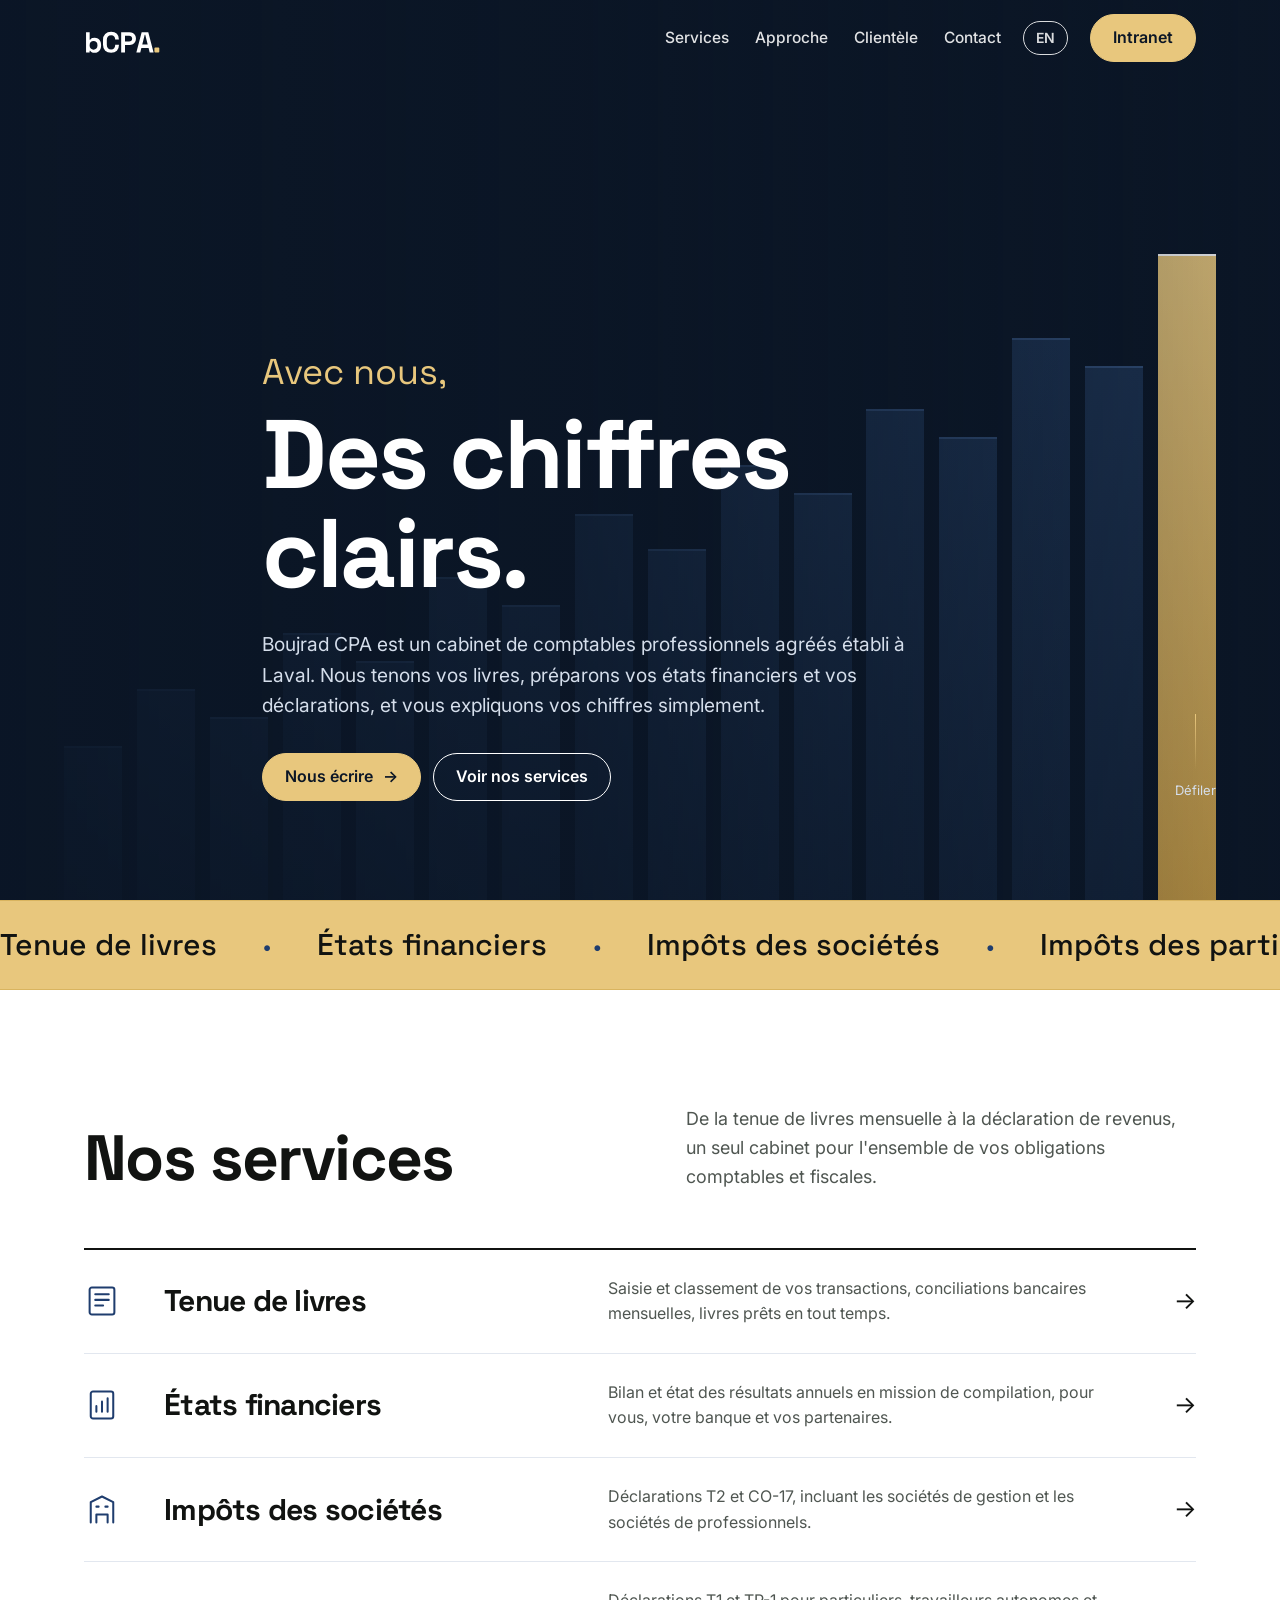
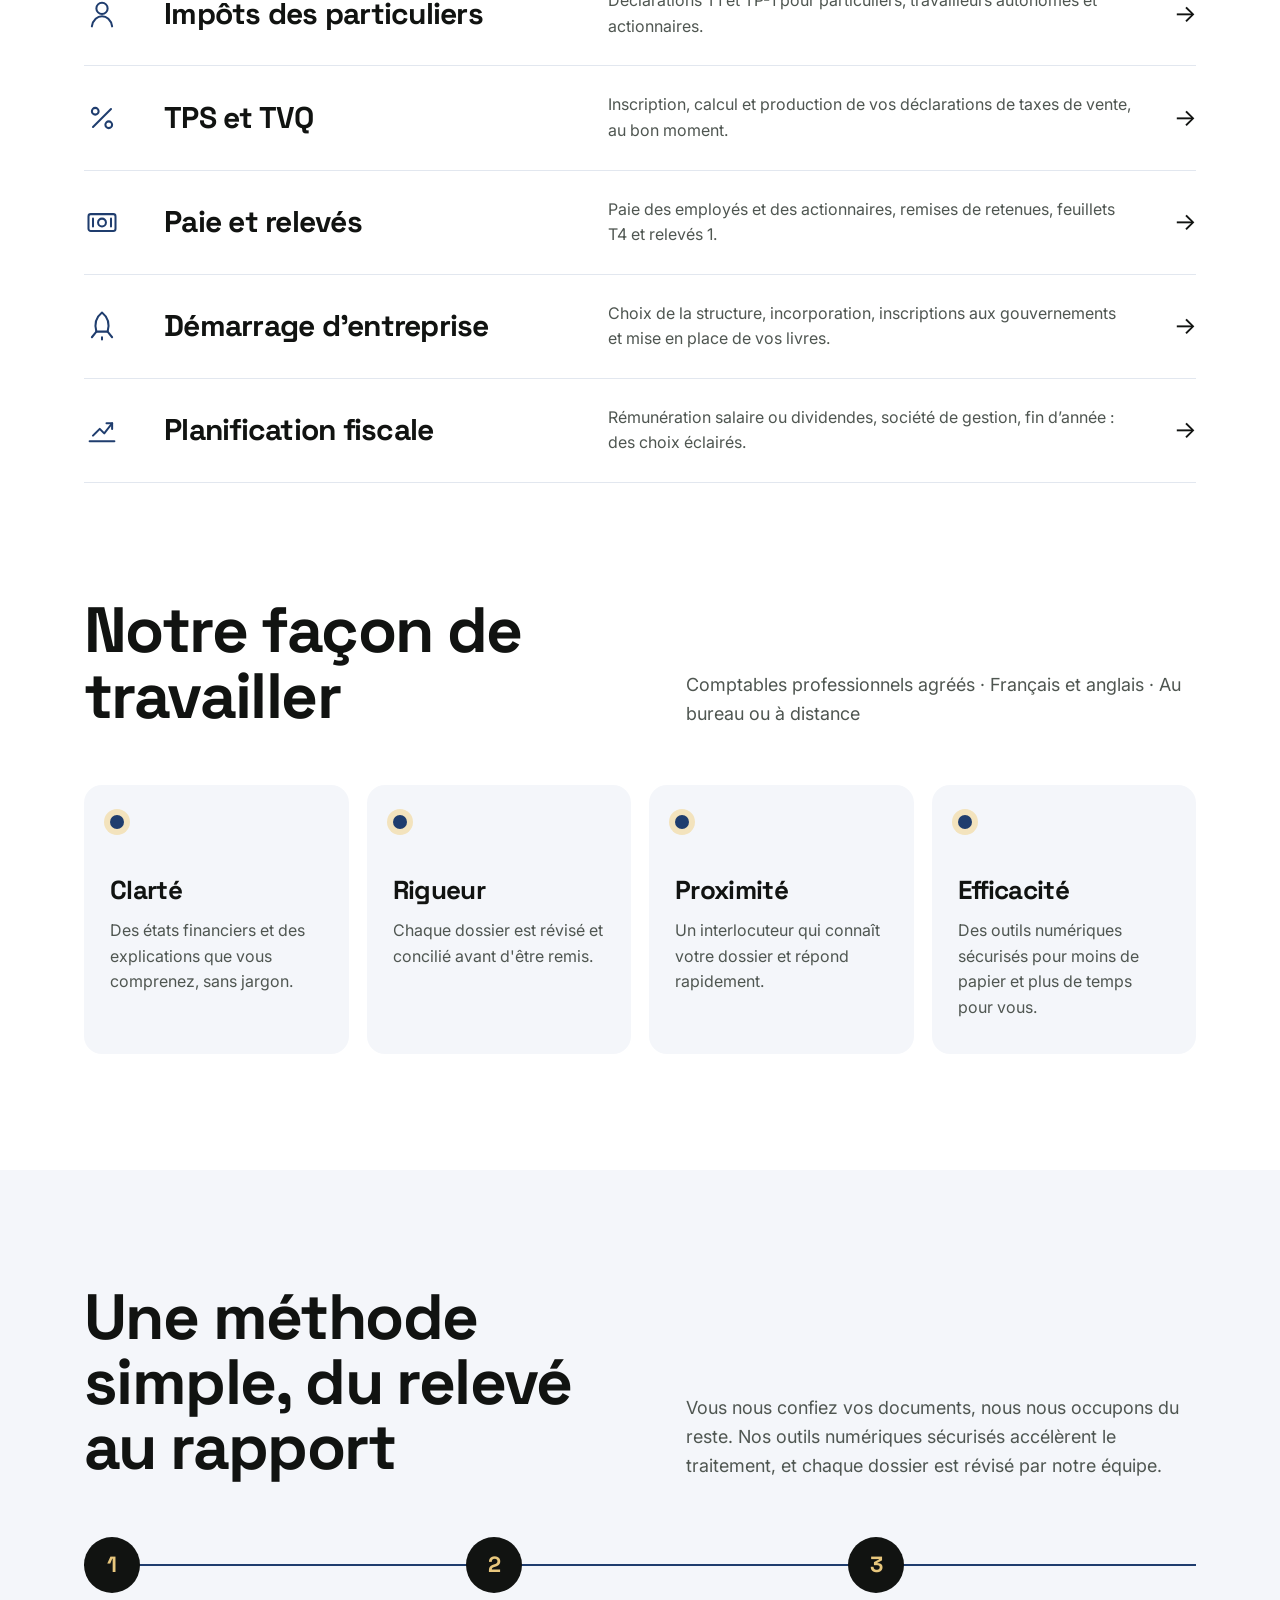
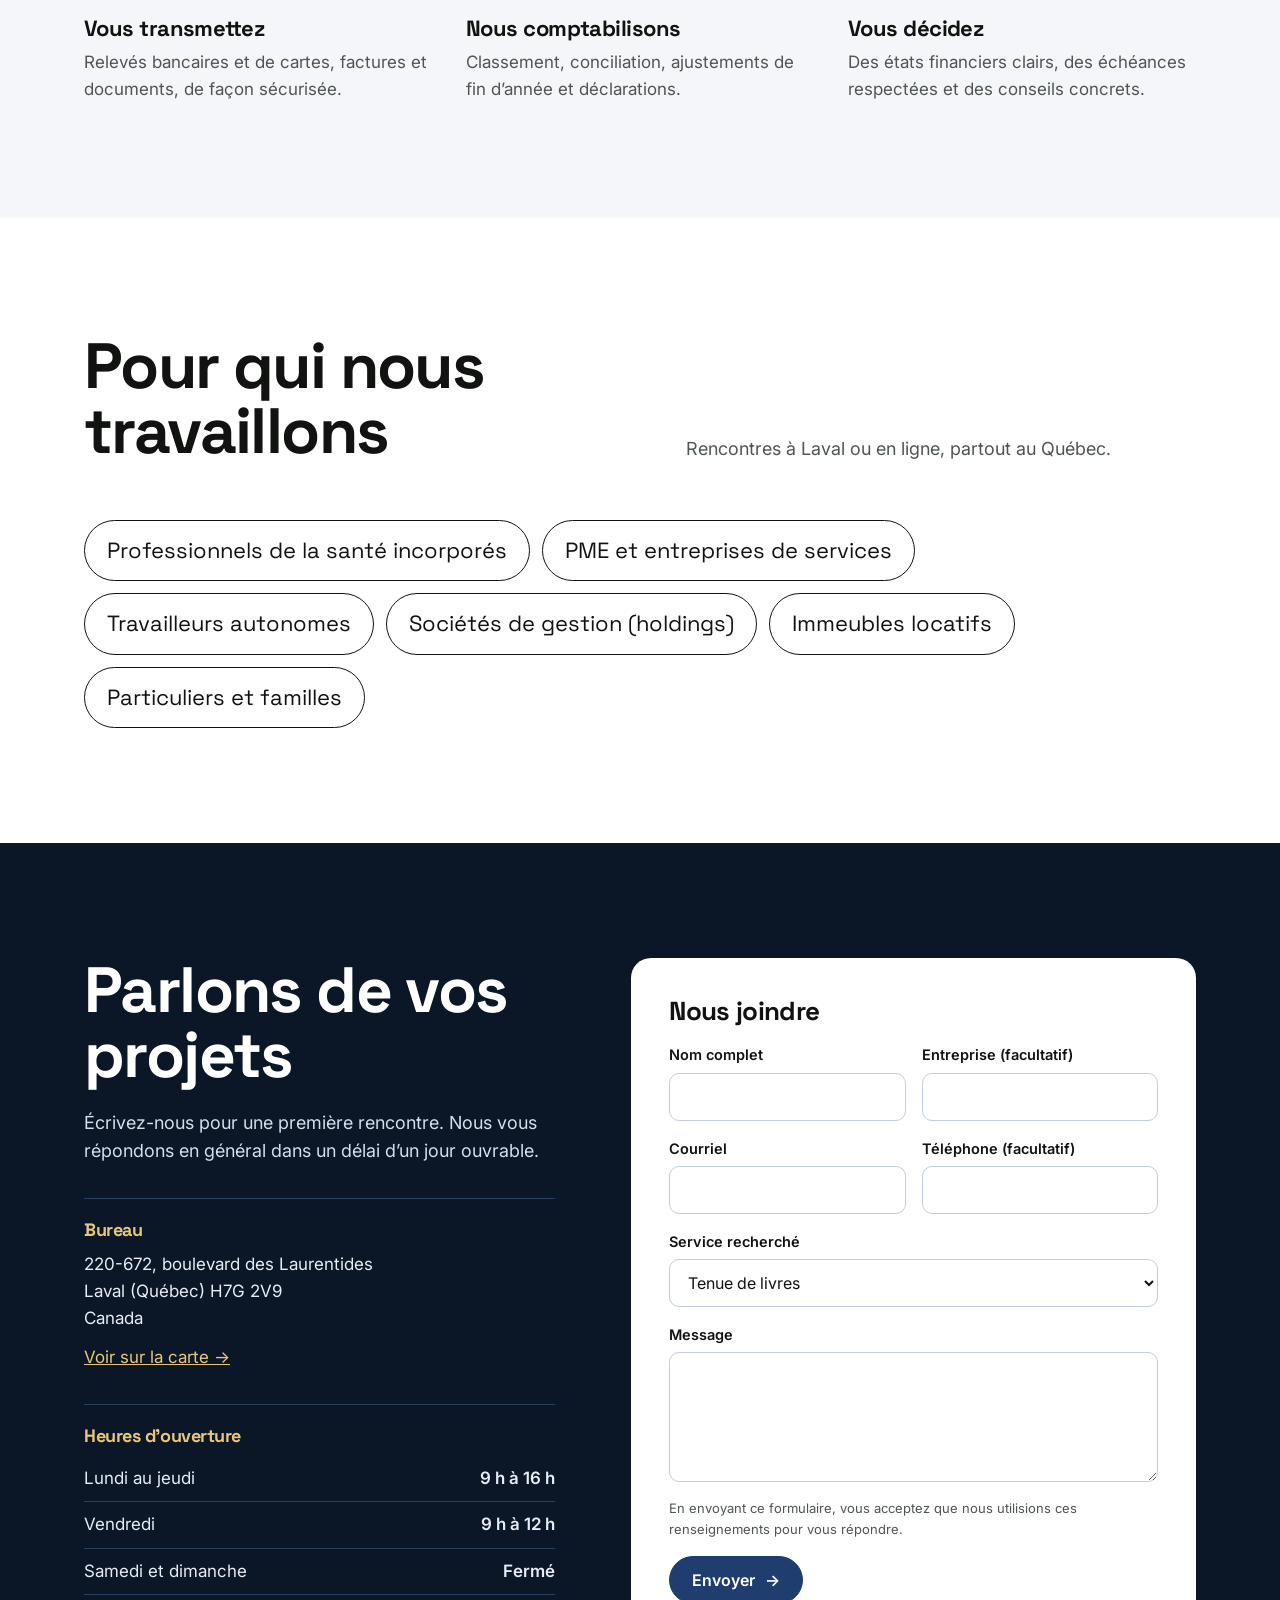
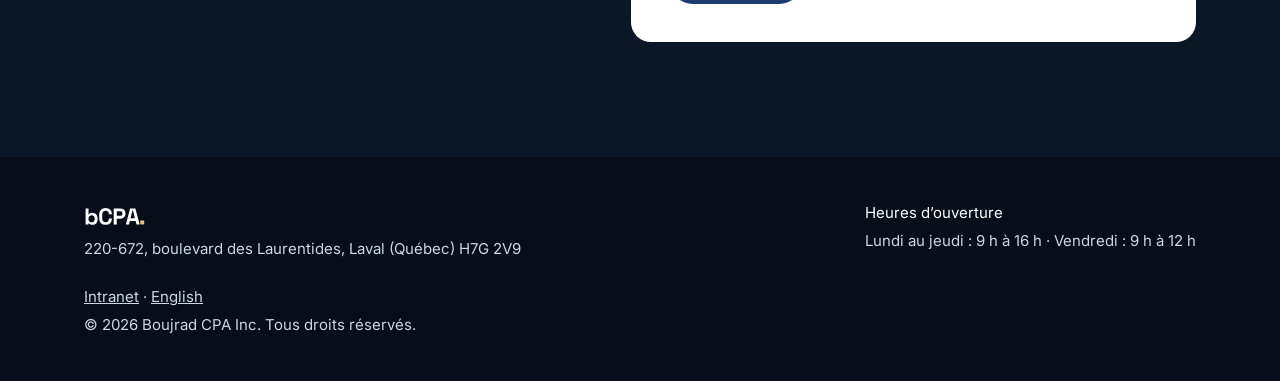
==== commit b9814919: "Palette marine et or Co-Authored-By: Claude Opus 5.5 <noreply@anthropic.com> Claude-Session: https:/" ====
--- a/site/index.html
+++ b/site/index.html
@@ -8,10 +8,10 @@
 <style>/* VOICE a CPA firm's public site: confident, warm, precise
    IDEA a ledger in motion: rising columns, ruled lines, totals that land
    PICTURE full-screen night-green hero with animated rising columns and a rotating lowercase promise
-   COLOUR night green #0d1a16 for hero and contact, white body, mint #b8f5d0 highlight, deep green #0d5c44 actions
+   COLOUR night green #0b1626 for hero and contact, white body, mint #e8c77d highlight, deep green #1f3d6e actions
    TYPE Space Grotesk 700 (lowercase display) + Inter
    LAYOUT hero full screen; services as rows; values grid; method line; clients; contact split */
-:root{color-scheme:light;--bg:#fff;--ink:#111311;--mute:#4f5651;--night:#0d1a16;--mint:#b8f5d0;--deep:#0d5c44;--line:#e1e7e3;--soft:#f3f7f5}
+:root{color-scheme:light;--bg:#fff;--ink:#111311;--mute:#4f5651;--night:#0b1626;--mint:#e8c77d;--deep:#1f3d6e;--line:#e2e7ef;--soft:#f4f6fa}
 *{box-sizing:border-box;min-width:0}
 html{scroll-behavior:smooth;scroll-padding-top:80px}
 body{margin:0;background:var(--bg);color:var(--ink);font:17px/1.6 Inter,system-ui,sans-serif;overflow-x:clip;-webkit-font-smoothing:antialiased}
@@ -43,18 +43,18 @@
 :focus-visible{outline:3px solid var(--deep);outline-offset:3px}
 .hero{background:var(--night);color:#fff;min-height:min(100svh,940px);position:relative;overflow:hidden;display:grid;align-items:end}
 .hero .cols{position:absolute;left:0;right:0;bottom:0;height:78%;display:flex;align-items:flex-end;gap:clamp(6px,1.2vw,18px);padding:0 max(5vw,16px)}
-.hero .cols i{flex:1;background:linear-gradient(#21423a,#142a23);border-top:2px solid #346656;transform-origin:bottom;animation:grow 1.6s cubic-bezier(.2,.7,.2,1) both}
-.hero .cols i.hi{background:linear-gradient(var(--mint),#6fcf9b);border-top-color:#fff}
-.hero .veil{position:absolute;inset:0;background:linear-gradient(90deg,rgba(13,26,22,.92) 0%,rgba(13,26,22,.7) 45%,rgba(13,26,22,.15) 100%)}
+.hero .cols i{flex:1;background:linear-gradient(#1d3352,#13233a);border-top:2px solid #33507a;transform-origin:bottom;animation:grow 1.6s cubic-bezier(.2,.7,.2,1) both}
+.hero .cols i.hi{background:linear-gradient(var(--mint),#c99d45);border-top-color:#fff}
+.hero .veil{position:absolute;inset:0;background:linear-gradient(90deg,rgba(11,22,38,.92) 0%,rgba(11,22,38,.7) 45%,rgba(11,22,38,.15) 100%)}
 .hero .in{position:relative;padding-bottom:clamp(64px,11vh,130px);padding-top:150px}
 .hero .pre{font-family:"Space Grotesk",sans-serif;font-size:clamp(24px,2.8vw,38px);color:var(--mint);margin:0 0 4px}
 .hero h1{font-size:clamp(44px,7.6vw,116px);min-height:2.08em;max-width:12ch}
 .hero h1 span{display:inline-block;animation:swap .8s cubic-bezier(.2,.7,.2,1) both}
-.hero .in>p:not(.pre){font-size:clamp(17px,1.5vw,20px);max-width:36em;color:#d3e0da;margin:22px 0 32px}
+.hero .in>p:not(.pre){font-size:clamp(17px,1.5vw,20px);max-width:36em;color:#d5deeb;margin:22px 0 32px}
 .acts{display:flex;gap:12px;flex-wrap:wrap}
-.cue{position:absolute;right:max(5vw,16px);bottom:clamp(64px,11vh,130px);font-size:13px;display:flex;flex-direction:column;align-items:center;gap:10px;color:#d3e0da}
+.cue{position:absolute;right:max(5vw,16px);bottom:clamp(64px,11vh,130px);font-size:13px;display:flex;flex-direction:column;align-items:center;gap:10px;color:#d5deeb}
 .cue b{width:1.5px;height:56px;background:linear-gradient(var(--mint),transparent);animation:drip 1.8s infinite}
-.mq{background:var(--mint);overflow:hidden;white-space:nowrap;border-block:1px solid #95e2b6}
+.mq{background:var(--mint);overflow:hidden;white-space:nowrap;border-block:1px solid #d9b45f}
 .mq div{display:inline-flex;gap:46px;padding:20px 0;animation:mq 40s linear infinite;font-family:"Space Grotesk",sans-serif;font-size:clamp(20px,2.4vw,30px);font-weight:500}
 .mq span::after{content:"\25CF";margin-left:46px;font-size:.45em;vertical-align:middle;color:var(--deep)}
 .head{display:grid;grid-template-columns:minmax(0,1.1fr) minmax(0,1fr);gap:40px;align-items:end;margin-bottom:56px}
@@ -71,12 +71,12 @@
 .vals{display:grid;grid-template-columns:repeat(4,minmax(0,1fr));gap:18px}
 .vals div{background:var(--soft);border-radius:18px;padding:30px 26px 34px;transition:transform .35s,background .35s,color .35s}
 .vals div:hover{transform:translateY(-6px);background:var(--night);color:#fff}
-.vals div:hover p{color:#d3e0da}
+.vals div:hover p{color:#d5deeb}
 .vals h3{font-size:26px;margin-bottom:12px}
 .vals p{margin:0;color:var(--mute);font-size:16px;transition:color .35s}
-.vals .dot{display:block;width:14px;height:14px;border-radius:50%;background:var(--deep);margin-bottom:46px;box-shadow:0 0 0 6px #cfe9dc}
+.vals .dot{display:block;width:14px;height:14px;border-radius:50%;background:var(--deep);margin-bottom:46px;box-shadow:0 0 0 6px #f3e3bd}
 .steps{display:grid;grid-template-columns:repeat(3,minmax(0,1fr));gap:34px;margin:0;padding:0;position:relative}
-.steps::before{content:"";position:absolute;left:0;right:0;top:27px;height:2px;background:#d3ddd7}
+.steps::before{content:"";position:absolute;left:0;right:0;top:27px;height:2px;background:#d6dde8}
 .steps::after{content:"";position:absolute;left:0;top:27px;height:2px;width:100%;background:var(--deep);transform:scaleX(0);transform-origin:left;transition:transform 1.8s cubic-bezier(.2,.7,.2,1)}
 .steps.on::after{transform:scaleX(1)}
 .steps li{list-style:none;position:relative}
@@ -87,24 +87,24 @@
 .cl li:hover{background:var(--ink);color:var(--mint)}
 .contact{background:var(--night);color:#fff}
 .ct{display:grid;grid-template-columns:minmax(0,1fr) minmax(0,1.2fr);gap:clamp(36px,6vw,90px);align-items:start}
-.contact .lead{color:#d3e0da;margin:20px 0 0;font-size:18px}
-.card{border-top:1px solid #2f4a40;padding-top:20px;margin-top:32px}
+.contact .lead{color:#d5deeb;margin:20px 0 0;font-size:18px}
+.card{border-top:1px solid #2a3f5e;padding-top:20px;margin-top:32px}
 .card h3{color:var(--mint);font-size:18px;margin-bottom:10px}
-.card address{font-style:normal;color:#e6efe9}
+.card address{font-style:normal;color:#e8edf5}
 .maplink{color:var(--mint)}
-.hours{width:100%;border-collapse:collapse;color:#e6efe9}
-.hours td{padding:9px 0;border-bottom:1px solid #2f4a40}
+.hours{width:100%;border-collapse:collapse;color:#e8edf5}
+.hours td{padding:9px 0;border-bottom:1px solid #2a3f5e}
 .hours td:last-child{text-align:right;white-space:nowrap;font-weight:600}
 form{background:#fff;color:var(--ink);border-radius:20px;padding:clamp(22px,3vw,38px);display:grid;grid-template-columns:repeat(2,minmax(0,1fr));gap:16px}
 form .full{grid-column:1/-1}
 form h3{font-size:26px}
 label{display:grid;gap:6px;font-size:14.5px;font-weight:600}
-input,select,textarea{font:16px Inter,system-ui,sans-serif;padding:12px 14px;border:1.5px solid #c4d0c8;border-radius:10px;background:#fff;color:var(--ink);min-height:48px;width:100%;transition:border-color .2s}
+input,select,textarea{font:16px Inter,system-ui,sans-serif;padding:12px 14px;border:1.5px solid #c3cddc;border-radius:10px;background:#fff;color:var(--ink);min-height:48px;width:100%;transition:border-color .2s}
 input:focus,select:focus,textarea:focus{border-color:var(--deep);outline:none}
 textarea{min-height:130px;resize:vertical}
 form .note{font-size:13px;color:var(--mute);margin:0}
 .hp{position:absolute;left:-9999px}
-footer{background:#08110e;color:#cfdcd6}
+footer{background:#070e19;color:#cdd6e3}
 footer .wrap{display:flex;flex-wrap:wrap;gap:24px 56px;justify-content:space-between;padding-block:44px;font-size:15px}
 footer .brand{color:#fff}
 .js .rv{opacity:0;transform:translateY(34px);transition:opacity .8s cubic-bezier(.2,.7,.2,1),transform .8s cubic-bezier(.2,.7,.2,1)}
@@ -116,7 +116,7 @@
 @keyframes mq{to{transform:translateX(-50%)}}
 @keyframes drip{0%{transform:scaleY(0);transform-origin:top}50%{transform:scaleY(1);transform-origin:top}51%{transform-origin:bottom}100%{transform:scaleY(0);transform-origin:bottom}}
 @media(max-width:1000px){.vals{grid-template-columns:repeat(2,minmax(0,1fr))}.row{grid-template-columns:44px minmax(0,1fr) 32px}.row p{grid-column:2/3}.row .go{grid-row:1;grid-column:3}}
-@media(max-width:820px){.links{display:none}.head,.ct{grid-template-columns:1fr}.cue{display:none}.hero .veil{background:linear-gradient(180deg,rgba(13,26,22,.55),rgba(13,26,22,.9))}}
+@media(max-width:820px){.links{display:none}.head,.ct{grid-template-columns:1fr}.cue{display:none}.hero .veil{background:linear-gradient(180deg,rgba(11,22,38,.55),rgba(11,22,38,.9))}}
 @media(max-width:600px){body{font-size:16px}.nav{gap:10px}.nav .btn{padding:8px 14px;min-height:40px;font-size:14px}.brand span{display:none}.vals{grid-template-columns:1fr}.steps{grid-template-columns:1fr}.steps::before,.steps::after{display:none}form{grid-template-columns:1fr}.hero .cols{height:55%}}
 @media(prefers-reduced-motion:reduce){html{scroll-behavior:auto}*,*::before,*::after{animation:none!important;transition:none!important}.js .rv{opacity:1;transform:none}}
 
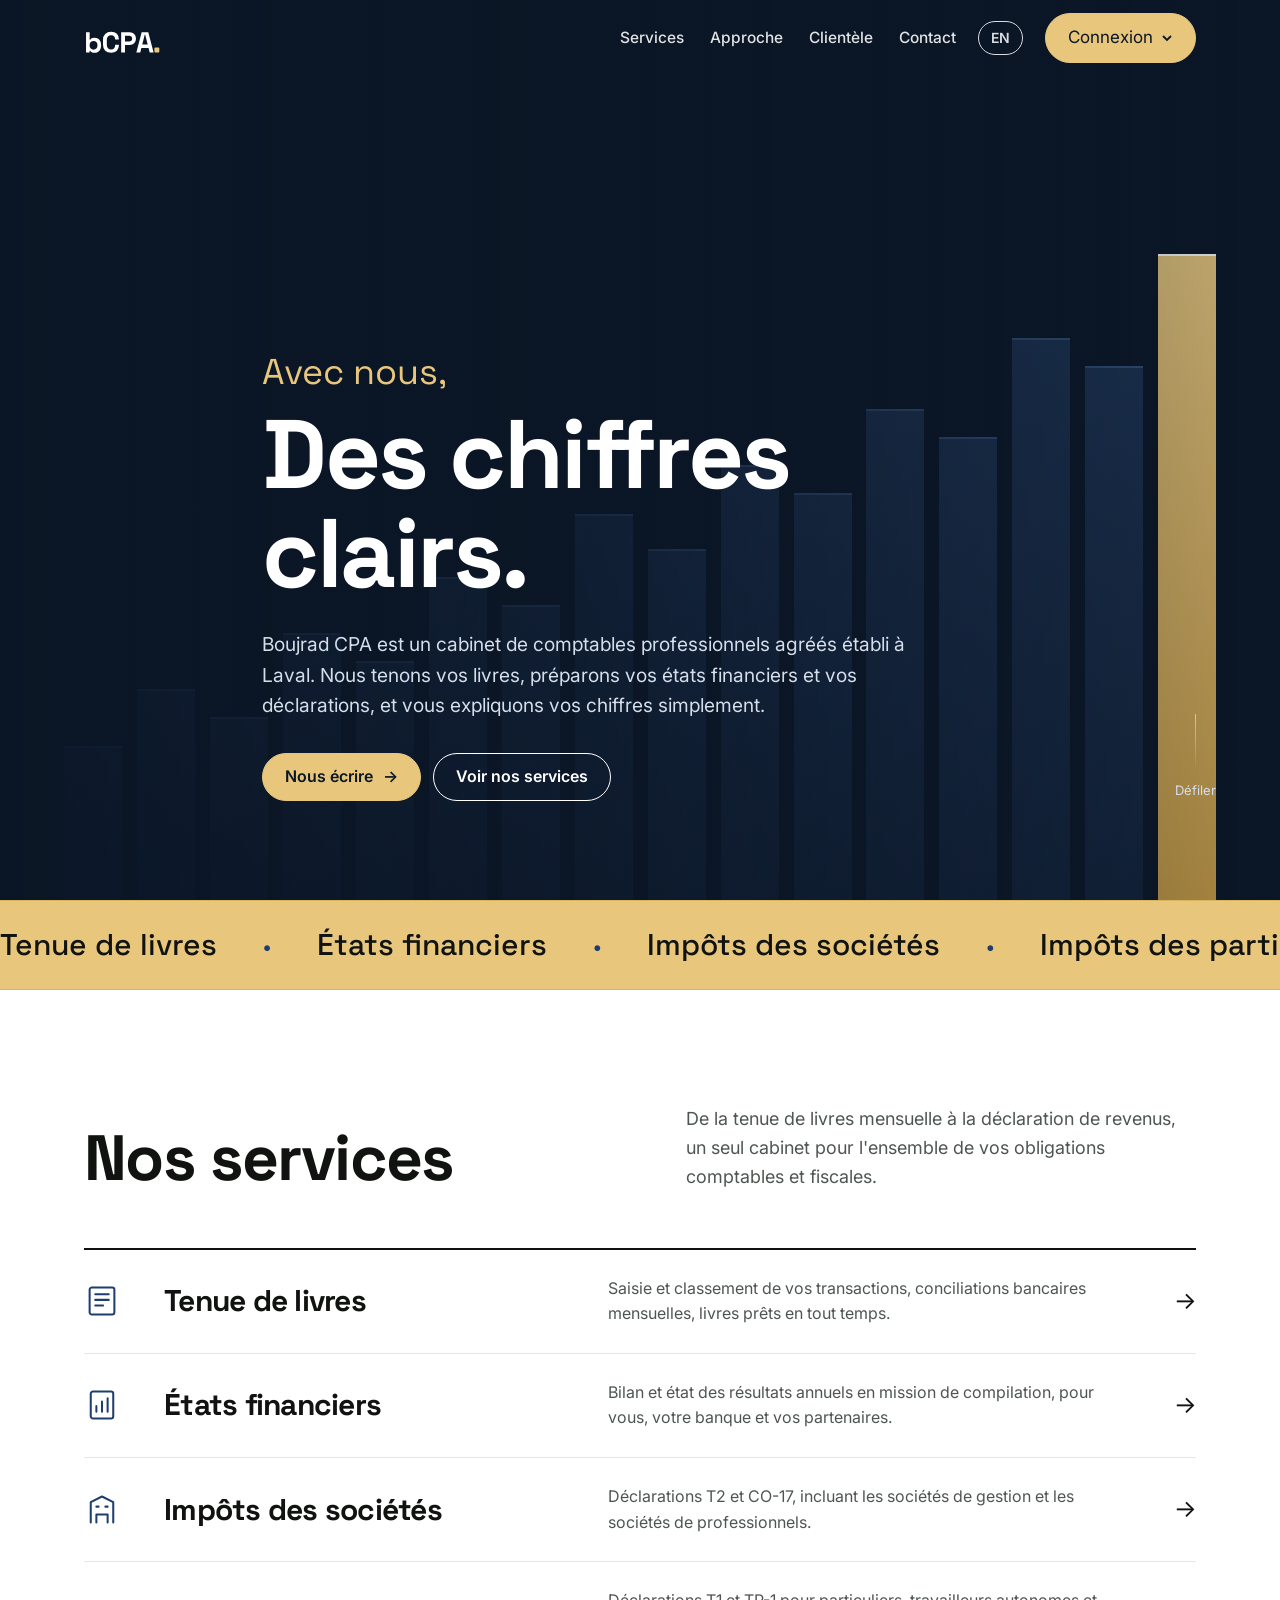
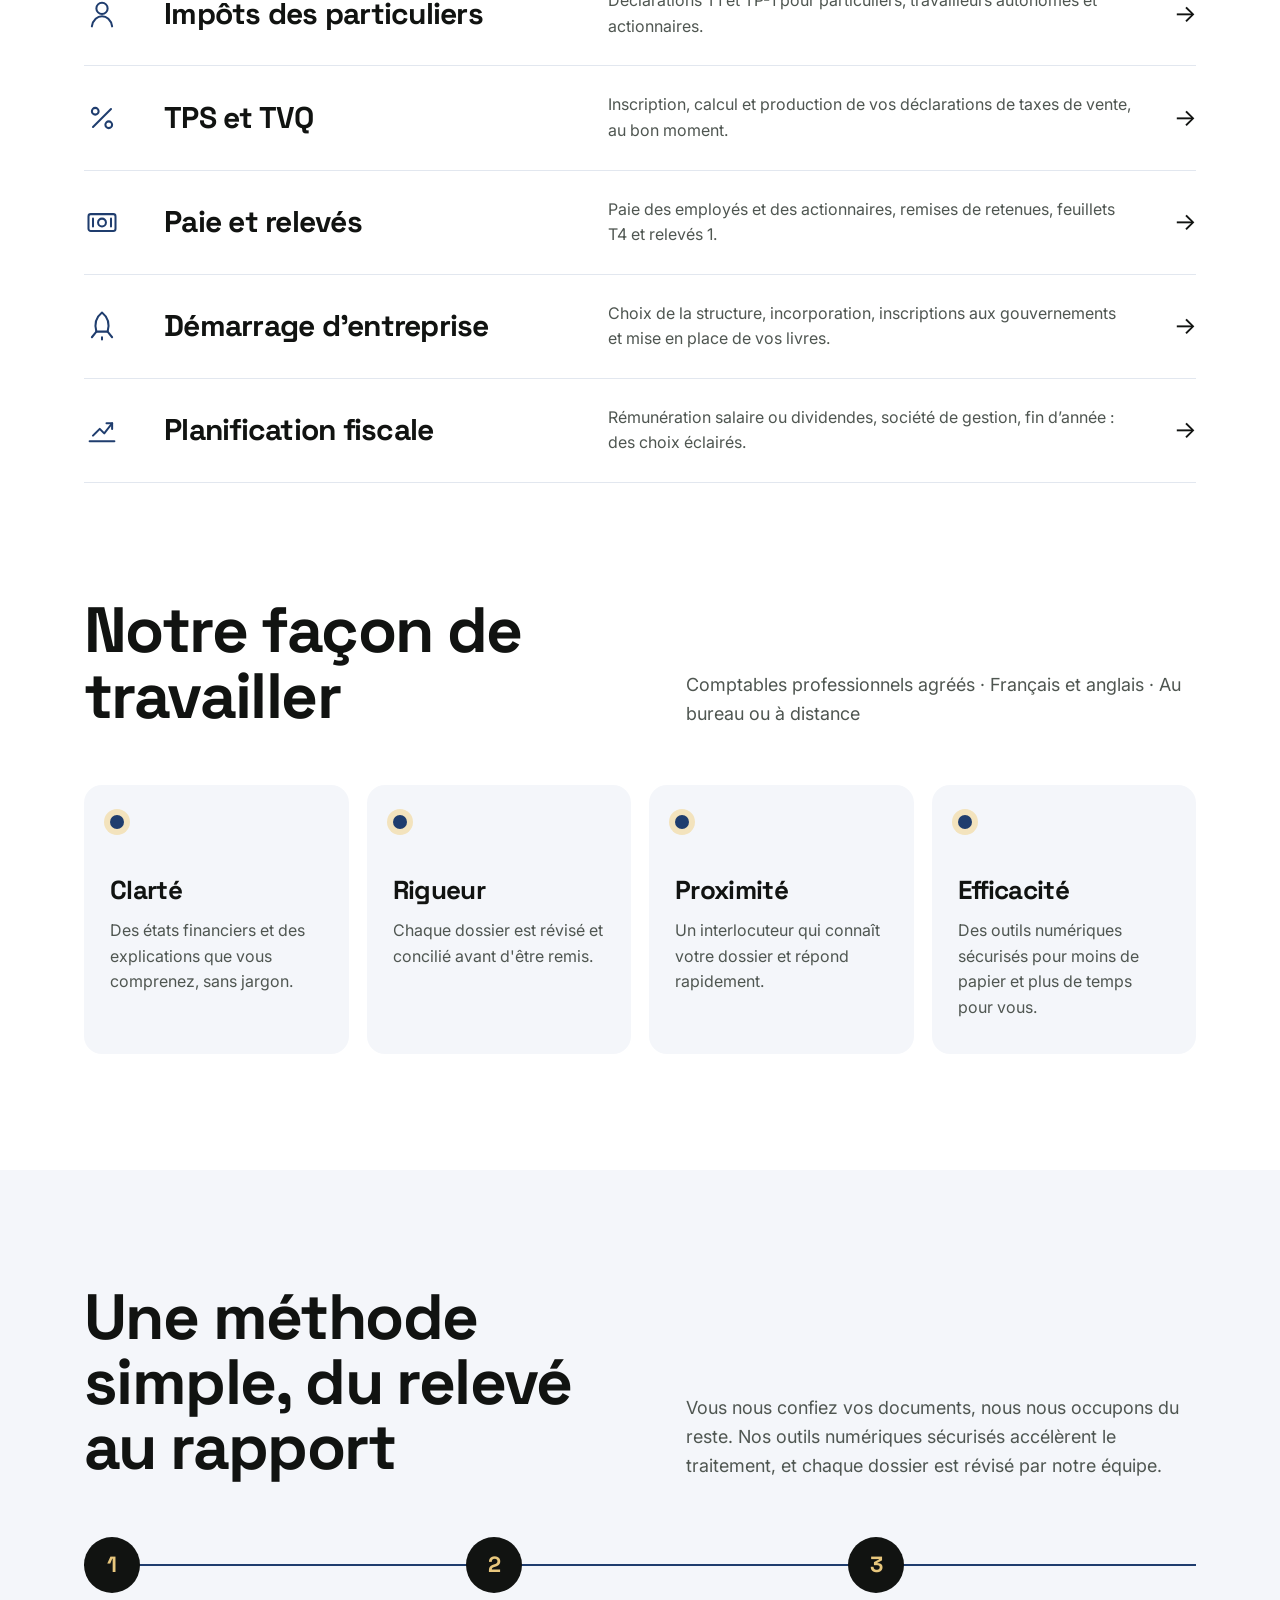
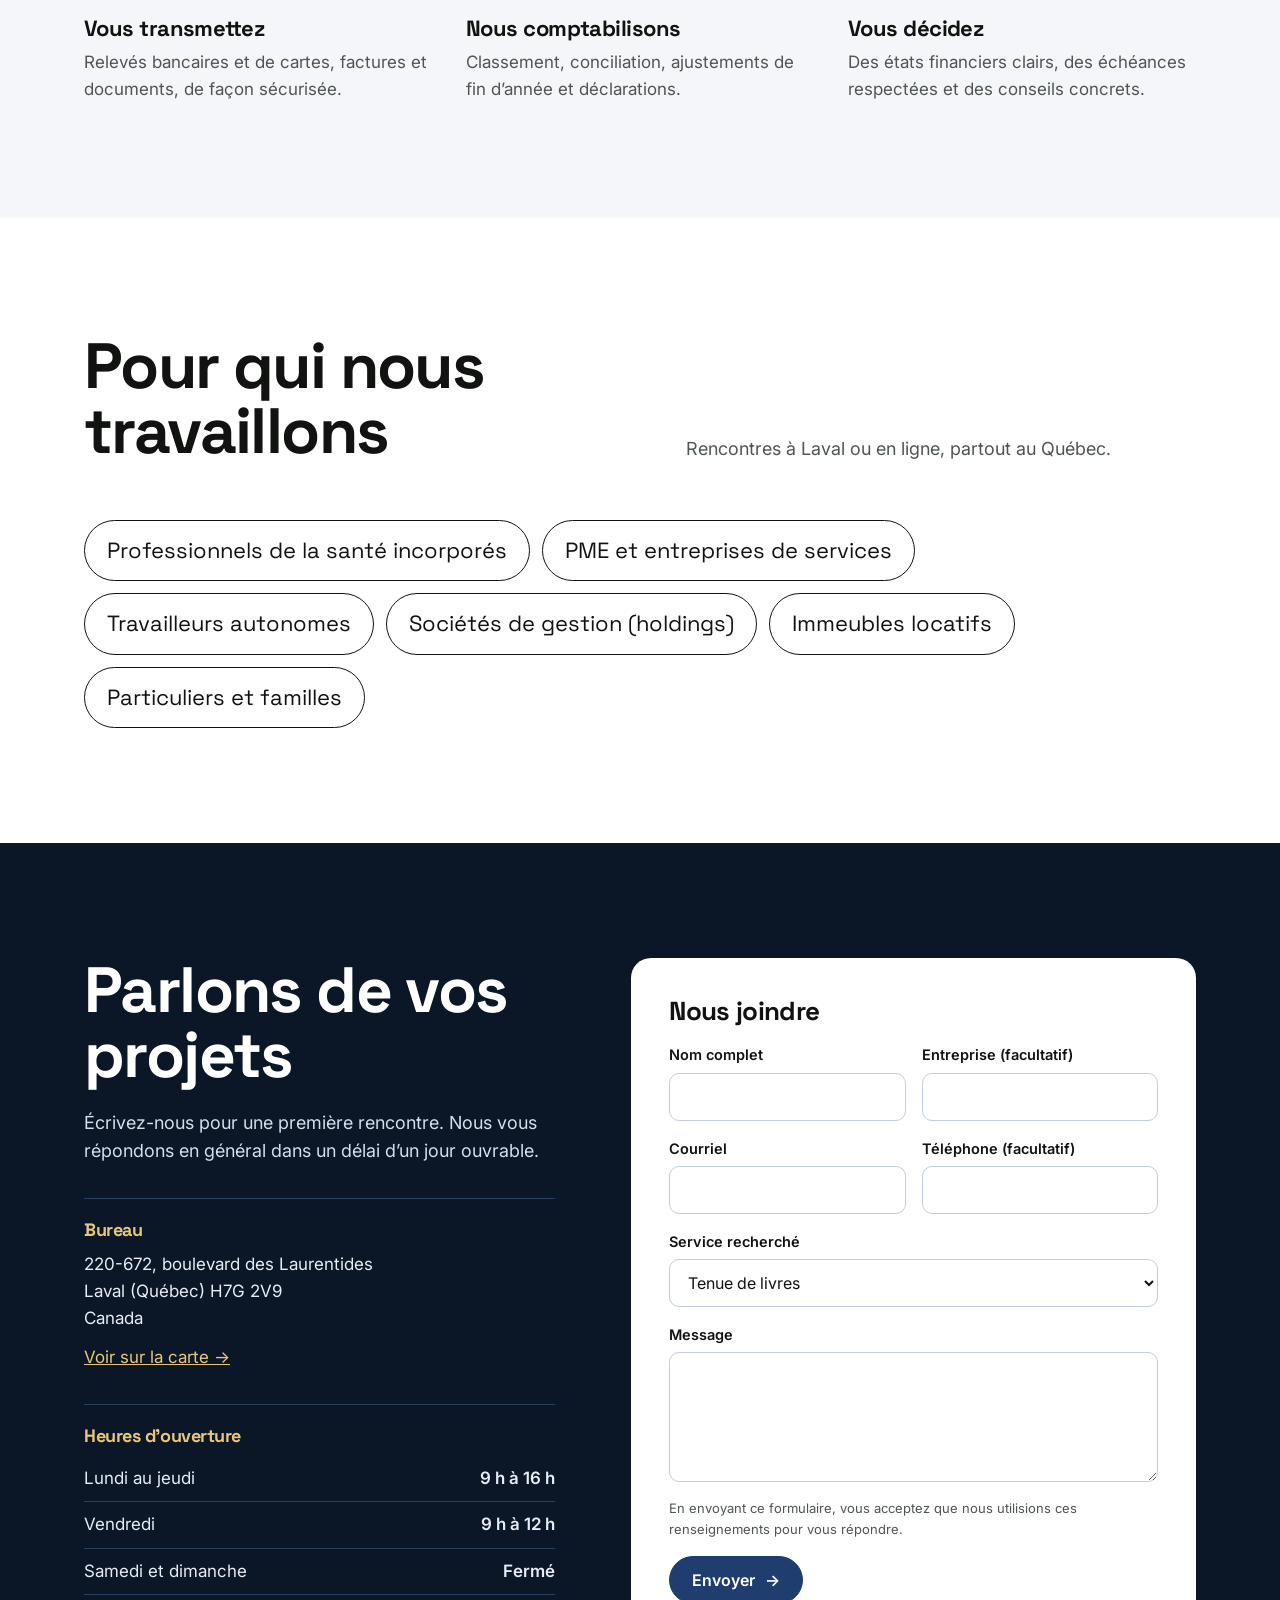
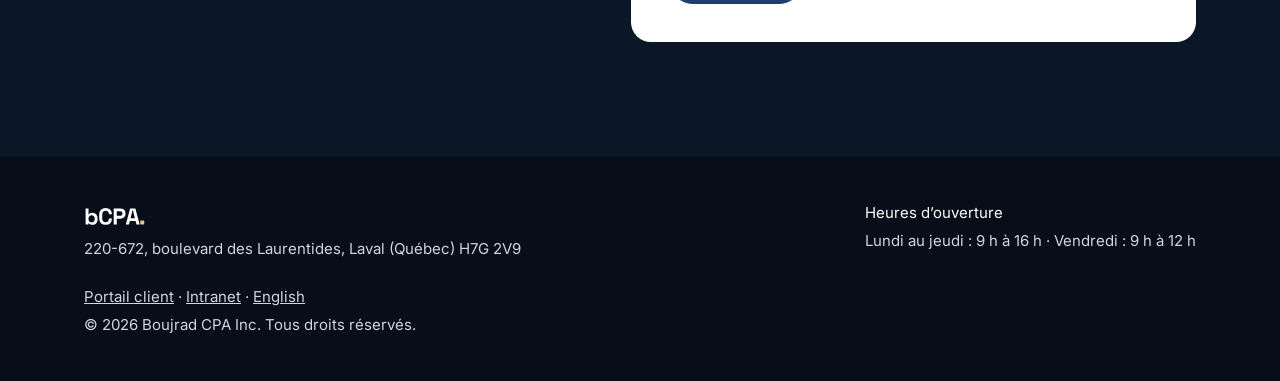
==== commit 0d345ba3: "Menu Connexion déroulant : Intranet (Comptabilité, Centre clients) et Portail client Co-Authored-By:" ====
--- a/site/index.html
+++ b/site/index.html
@@ -121,9 +121,24 @@
 @media(prefers-reduced-motion:reduce){html{scroll-behavior:auto}*,*::before,*::after{animation:none!important;transition:none!important}.js .rv{opacity:1;transform:none}}
 
 .brand .wm{display:block}.wdot{fill:var(--mint)}header.solid .wdot{fill:var(--deep)}
+
+/* menu Connexion */
+.cxb{display:inline-flex;align-items:center;gap:8px;cursor:pointer;font:inherit}.cxb svg{transition:transform .25s}.cxb[aria-expanded=true] svg{transform:rotate(180deg)}
+.cxp{position:absolute;left:0;right:0;top:100%;background:#fff;color:var(--ink);box-shadow:0 18px 40px rgba(11,22,38,.18);border-top:1px solid var(--line);opacity:0;visibility:hidden;transform:translateY(-10px);clip-path:inset(0 0 100% 0);transition:opacity .25s,transform .3s cubic-bezier(.2,.7,.2,1),clip-path .35s cubic-bezier(.2,.7,.2,1),visibility .35s}
+.cxp.open{opacity:1;visibility:visible;transform:none;clip-path:inset(0 0 0 0)}
+.cxg{display:grid;grid-template-columns:1fr 1.3fr;gap:clamp(16px,4vw,48px);padding-top:28px;padding-bottom:30px}
+.cxk{font-family:'Space Grotesk',sans-serif;font-weight:700;font-size:22px;margin:0 0 4px}.cxd{color:var(--mute);margin:0 0 14px}.cxn{color:var(--mute);font-size:14px;margin:10px 0 0}
+.cxl{display:grid;gap:8px}.cxl a{display:flex;justify-content:space-between;align-items:center;padding:12px 16px;border:1px solid var(--line);border-radius:10px;text-decoration:none;color:var(--ink);font-weight:600}.cxl a:hover{border-color:var(--ink)}.cxl a span{transition:transform .2s}.cxl a:hover span{transform:translateX(4px)}
+.cxm{background:var(--soft);border-radius:14px;padding:22px}
+@media(max-width:760px){.cxg{grid-template-columns:1fr}}
+@media(prefers-reduced-motion:reduce){.cxp,.cxb svg{transition:none}}
 </style></head><body>
 <header><div class="wrap nav"><a class="brand" href="/"><svg class="wm" width="76.2" height="30" viewBox="0 -2 264 104" role="img" aria-label="bCPA"><path d="M36.800000000000004 101.4Q30.1 101.4 26.5 99.1Q22.900000000000002 96.8 21.200000000000003 94.0H19.400000000000002V100.0H7.0V30.0H19.6V56.099999999999994H21.400000000000002Q22.5 54.3 24.35 52.699999999999996Q26.200000000000003 51.099999999999994 29.250000000000004 50.05Q32.300000000000004 49.0 36.800000000000004 49.0Q42.800000000000004 49.0 47.900000000000006 51.95Q53.0 54.9 56.1 60.599999999999994Q59.2 66.3 59.2 74.4V76.0Q59.2 84.1 56.1 89.8Q53.0 95.5 47.900000000000006 98.45Q42.800000000000004 101.4 36.800000000000004 101.4ZM33.0 90.4Q38.800000000000004 90.4 42.7 86.65Q46.6 82.9 46.6 75.7V74.7Q46.6 67.5 42.75 63.75Q38.900000000000006 60.0 33.0 60.0Q27.200000000000003 60.0 23.300000000000004 63.75Q19.400000000000002 67.5 19.400000000000002 74.7V75.7Q19.400000000000002 82.9 23.300000000000004 86.65Q27.200000000000003 90.4 33.0 90.4ZM94.0 101.4Q81.0 101.4 73.4 94.15Q65.80000000000001 86.9 65.80000000000001 73.4V56.599999999999994Q65.80000000000001 43.099999999999994 73.4 35.849999999999994Q81.0 28.599999999999994 94.0 28.599999999999994Q106.9 28.599999999999994 113.95 35.64999999999999Q121.0 42.699999999999996 121.0 55.0V55.599999999999994H108.0V54.599999999999994Q108.0 48.4 104.55000000000001 44.4Q101.10000000000001 40.4 94.0 40.4Q87.0 40.4 83.0 44.7Q79.0 49.0 79.0 56.4V73.6Q79.0 80.9 83.0 85.25Q87.0 89.6 94.0 89.6Q101.10000000000001 89.6 104.55000000000001 85.55Q108.0 81.5 108.0 75.4V73.6H121.0V75.0Q121.0 87.3 113.95 94.35Q106.9 101.4 94.0 101.4ZM128.8 100.0V30.0H157.60000000000002Q164.20000000000002 30.0 169.25 32.65Q174.3 35.3 177.15000000000003 40.099999999999994Q180.00000000000003 44.9 180.00000000000003 51.5V52.9Q180.00000000000003 59.4 177.05 64.25Q174.10000000000002 69.1 169.05 71.75Q164.00000000000003 74.4 157.60000000000002 74.4H142.00000000000003V100.0ZM142.00000000000003 62.4H156.3Q161.00000000000003 62.4 163.90000000000003 59.8Q166.8 57.199999999999996 166.8 52.699999999999996V51.699999999999996Q166.8 47.199999999999996 163.90000000000003 44.599999999999994Q161.00000000000003 42.0 156.3 42.0H142.00000000000003ZM181.40000000000003 100.0 199.8 30.0H222.8L241.20000000000002 100.0H227.60000000000002L223.8 84.6H198.8L195.00000000000003 100.0ZM201.90000000000003 72.4H220.70000000000002L212.20000000000002 38.3H210.40000000000003Z" fill="currentColor"/><g class="wdot"><rect x="244.0" y="83" width="17" height="17" rx="3"/></g></svg></a><nav class="links" aria-label="Navigation"><a href="#services">Services</a><a href="#approche">Approche</a><a href="#clientele">Clientèle</a><a href="#contact">Contact</a></nav>
-<a class="lang" href="/en/" hreflang="en" title="English">EN</a><a class="btn mint" href="https://app.boujradcpa.com">Intranet</a></div></header>
+<a class="lang" href="/en/" hreflang="en" title="English">EN</a><button class="btn mint cxb" id="cxB" aria-expanded="false" aria-controls="cxP">Connexion<svg width="12" height="12" viewBox="0 0 12 12" aria-hidden="true"><path d="M2 4l4 4 4-4" fill="none" stroke="currentColor" stroke-width="1.8"/></svg></button></div>
+<div class="cxp" id="cxP" role="region" aria-label="Connexion"><div class="wrap cxg">
+<div class="cxc"><p class="cxk">Intranet</p><p class="cxd">Réservé à l’équipe du cabinet.</p><div class="cxl"><a href="https://app.boujradcpa.com/">Comptabilité <span>→</span></a><a href="https://app.boujradcpa.com/centre.html">Centre clients <span>→</span></a></div></div>
+<div class="cxc cxm"><p class="cxk">Portail client</p><p class="cxd">Remplissez votre formulaire d’impôt et déposez vos documents en toute sécurité.</p><a class="btn deep" href="https://app.boujradcpa.com/portail.html">Accéder au portail</a><p class="cxn">Nouveau client? Créez votre compte sur le portail.</p></div>
+</div></div></header>
 <main>
 <section class="hero"><div class="cols" aria-hidden="true"><i class="" style="height:22%;animation-delay:0ms"></i><i class="" style="height:30%;animation-delay:70ms"></i><i class="" style="height:26%;animation-delay:140ms"></i><i class="" style="height:38%;animation-delay:210ms"></i><i class="" style="height:34%;animation-delay:280ms"></i><i class="" style="height:46%;animation-delay:350ms"></i><i class="" style="height:42%;animation-delay:420ms"></i><i class="" style="height:55%;animation-delay:490ms"></i><i class="" style="height:50%;animation-delay:560ms"></i><i class="" style="height:62%;animation-delay:630ms"></i><i class="" style="height:58%;animation-delay:700ms"></i><i class="" style="height:70%;animation-delay:770ms"></i><i class="" style="height:66%;animation-delay:840ms"></i><i class="" style="height:80%;animation-delay:910ms"></i><i class="" style="height:76%;animation-delay:980ms"></i><i class="hi" style="height:92%;animation-delay:1050ms"></i></div><div class="veil"></div>
 <div class="wrap in"><p class="pre">Avec nous,</p><h1><span data-w='["Des chiffres clairs.", "Des impôts maîtrisés.", "Une croissance accompagnée."]'>Des chiffres clairs.</span></h1><p>Boujrad CPA est un cabinet de comptables professionnels agréés établi à Laval. Nous tenons vos livres, préparons vos états financiers et vos déclarations, et vous expliquons vos chiffres simplement.</p>
@@ -152,7 +167,7 @@
 </div></section></main>
 <footer><div class="wrap"><div><a class="brand" href="/"><svg class="wm" width="60.9" height="24" viewBox="0 -2 264 104" role="img" aria-label="bCPA"><path d="M36.800000000000004 101.4Q30.1 101.4 26.5 99.1Q22.900000000000002 96.8 21.200000000000003 94.0H19.400000000000002V100.0H7.0V30.0H19.6V56.099999999999994H21.400000000000002Q22.5 54.3 24.35 52.699999999999996Q26.200000000000003 51.099999999999994 29.250000000000004 50.05Q32.300000000000004 49.0 36.800000000000004 49.0Q42.800000000000004 49.0 47.900000000000006 51.95Q53.0 54.9 56.1 60.599999999999994Q59.2 66.3 59.2 74.4V76.0Q59.2 84.1 56.1 89.8Q53.0 95.5 47.900000000000006 98.45Q42.800000000000004 101.4 36.800000000000004 101.4ZM33.0 90.4Q38.800000000000004 90.4 42.7 86.65Q46.6 82.9 46.6 75.7V74.7Q46.6 67.5 42.75 63.75Q38.900000000000006 60.0 33.0 60.0Q27.200000000000003 60.0 23.300000000000004 63.75Q19.400000000000002 67.5 19.400000000000002 74.7V75.7Q19.400000000000002 82.9 23.300000000000004 86.65Q27.200000000000003 90.4 33.0 90.4ZM94.0 101.4Q81.0 101.4 73.4 94.15Q65.80000000000001 86.9 65.80000000000001 73.4V56.599999999999994Q65.80000000000001 43.099999999999994 73.4 35.849999999999994Q81.0 28.599999999999994 94.0 28.599999999999994Q106.9 28.599999999999994 113.95 35.64999999999999Q121.0 42.699999999999996 121.0 55.0V55.599999999999994H108.0V54.599999999999994Q108.0 48.4 104.55000000000001 44.4Q101.10000000000001 40.4 94.0 40.4Q87.0 40.4 83.0 44.7Q79.0 49.0 79.0 56.4V73.6Q79.0 80.9 83.0 85.25Q87.0 89.6 94.0 89.6Q101.10000000000001 89.6 104.55000000000001 85.55Q108.0 81.5 108.0 75.4V73.6H121.0V75.0Q121.0 87.3 113.95 94.35Q106.9 101.4 94.0 101.4ZM128.8 100.0V30.0H157.60000000000002Q164.20000000000002 30.0 169.25 32.65Q174.3 35.3 177.15000000000003 40.099999999999994Q180.00000000000003 44.9 180.00000000000003 51.5V52.9Q180.00000000000003 59.4 177.05 64.25Q174.10000000000002 69.1 169.05 71.75Q164.00000000000003 74.4 157.60000000000002 74.4H142.00000000000003V100.0ZM142.00000000000003 62.4H156.3Q161.00000000000003 62.4 163.90000000000003 59.8Q166.8 57.199999999999996 166.8 52.699999999999996V51.699999999999996Q166.8 47.199999999999996 163.90000000000003 44.599999999999994Q161.00000000000003 42.0 156.3 42.0H142.00000000000003ZM181.40000000000003 100.0 199.8 30.0H222.8L241.20000000000002 100.0H227.60000000000002L223.8 84.6H198.8L195.00000000000003 100.0ZM201.90000000000003 72.4H220.70000000000002L212.20000000000002 38.3H210.40000000000003Z" fill="currentColor"/><g class="wdot"><rect x="244.0" y="83" width="17" height="17" rx="3"/></g></svg></a><p style="margin:12px 0 0">220-672, boulevard des Laurentides, Laval (Québec) H7G 2V9</p></div>
 <div><p style="margin:0;color:#fff">Heures d’ouverture</p><p style="margin:4px 0 0">Lundi au jeudi : 9 h à 16 h · Vendredi : 9 h à 12 h</p></div>
-<div><p style="margin:0"><a href="https://app.boujradcpa.com">Intranet</a> · <a href="/en/">English</a></p><p style="margin:4px 0 0">© 2026 Boujrad CPA Inc. Tous droits réservés.</p></div></div></footer>
+<div><p style="margin:0"><a href="https://app.boujradcpa.com/portail.html">Portail client</a> · <a href="https://app.boujradcpa.com">Intranet</a> · <a href="/en/">English</a></p><p style="margin:4px 0 0">© 2026 Boujrad CPA Inc. Tous droits réservés.</p></div></div></footer>
 <script>{
 const h = document.querySelector('header');
 const hero = document.querySelector('.hero');
@@ -177,4 +192,10 @@
   }, 3200);
 }
 }
+
+/* menu Connexion déroulant */
+(()=>{const b=document.getElementById('cxB'),p=document.getElementById('cxP');if(!b||!p)return;
+  const set=o=>{p.classList.toggle('open',o);b.setAttribute('aria-expanded',o);document.querySelector('header')?.classList.toggle('cxo',o)};
+  b.addEventListener('click',e=>{e.stopPropagation();set(!p.classList.contains('open'))});
+  document.addEventListener('click',e=>{if(!p.contains(e.target))set(false)});document.addEventListener('keydown',e=>{if(e.key==='Escape'){set(false);b.focus()}})})();
 </script></body></html>
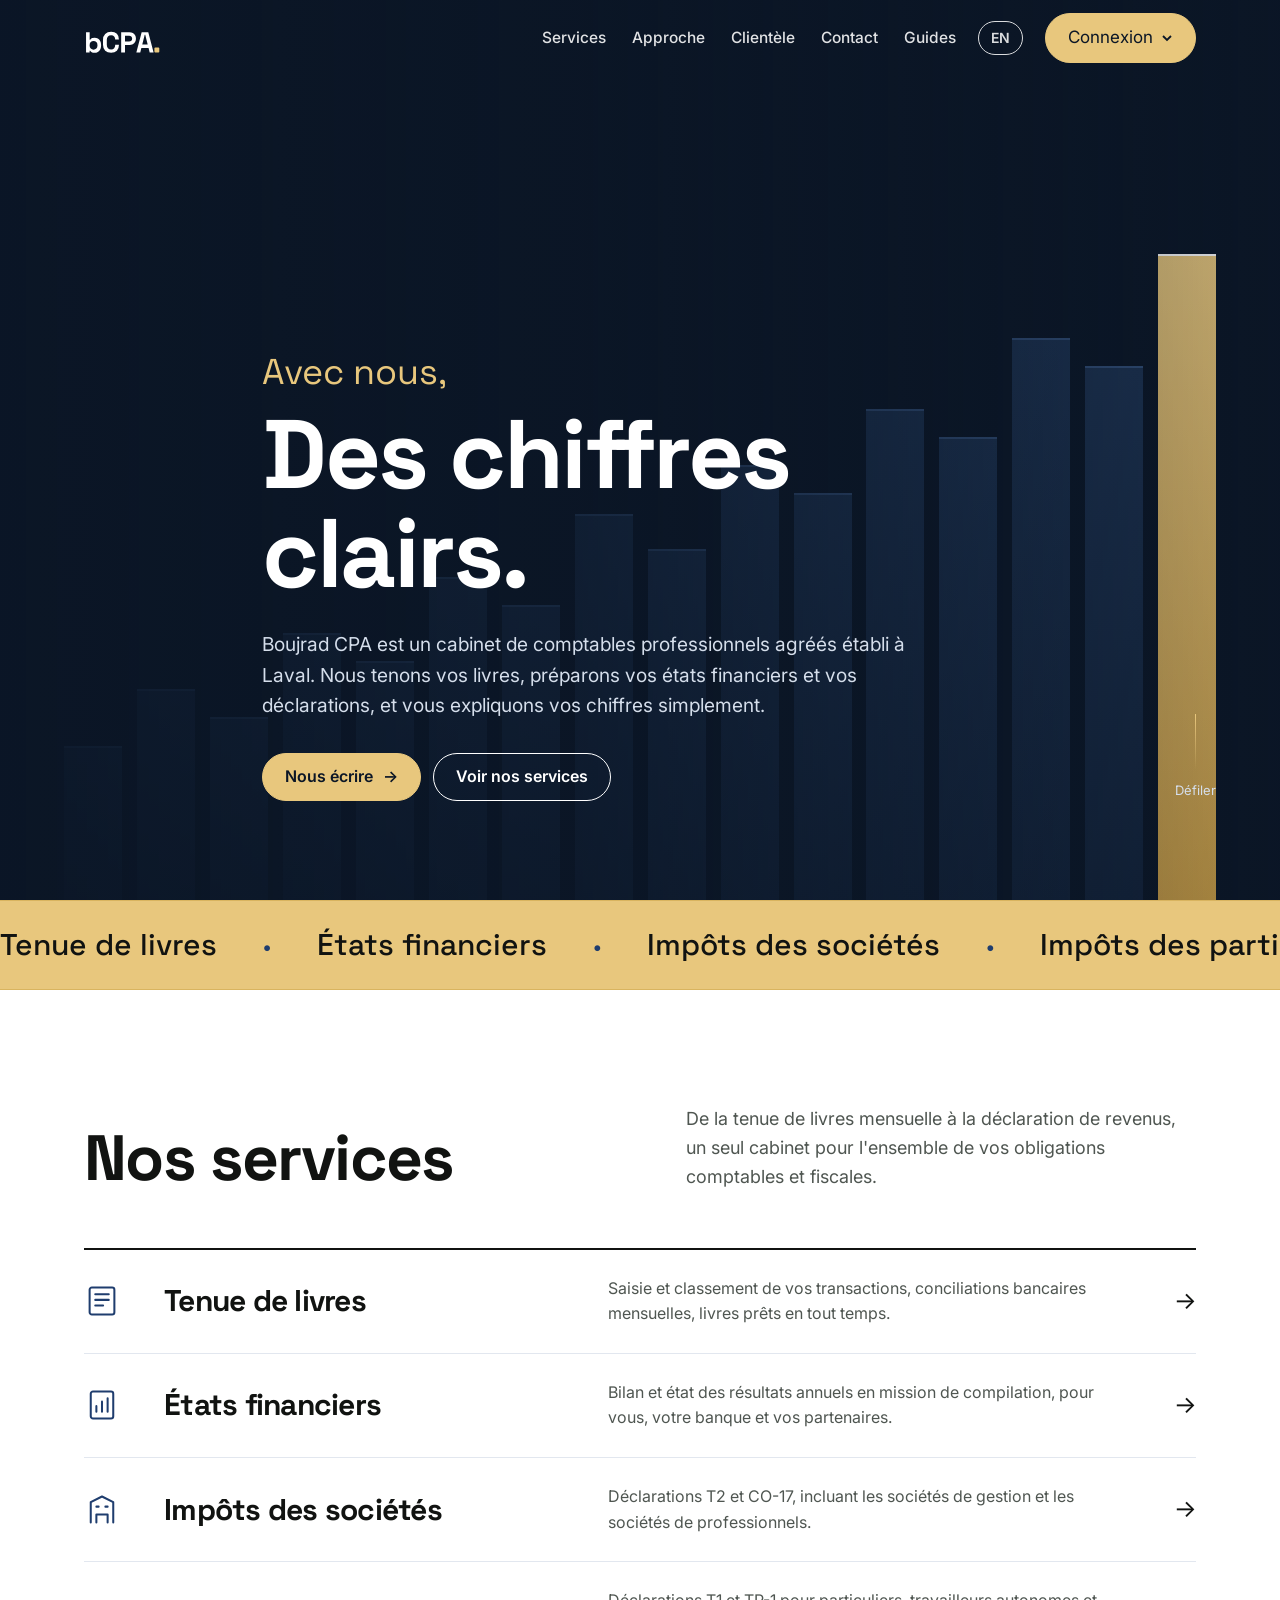
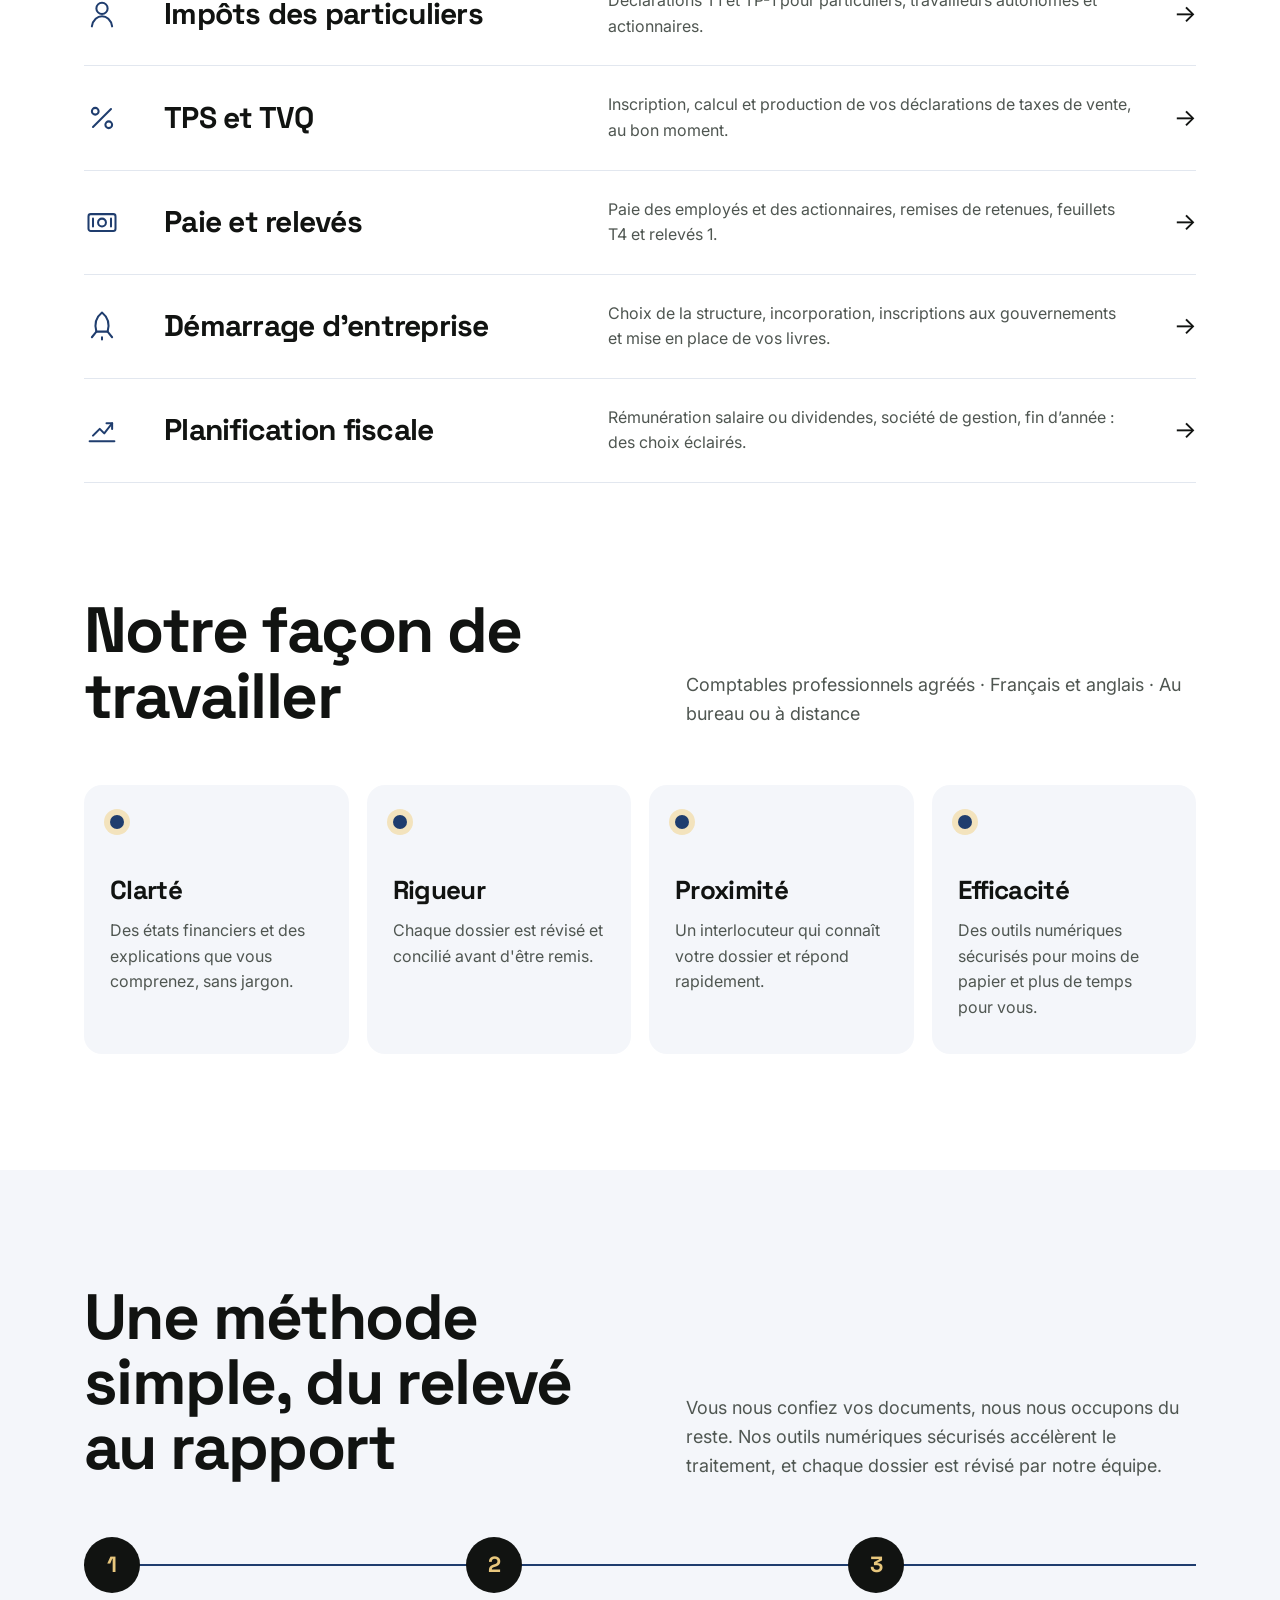
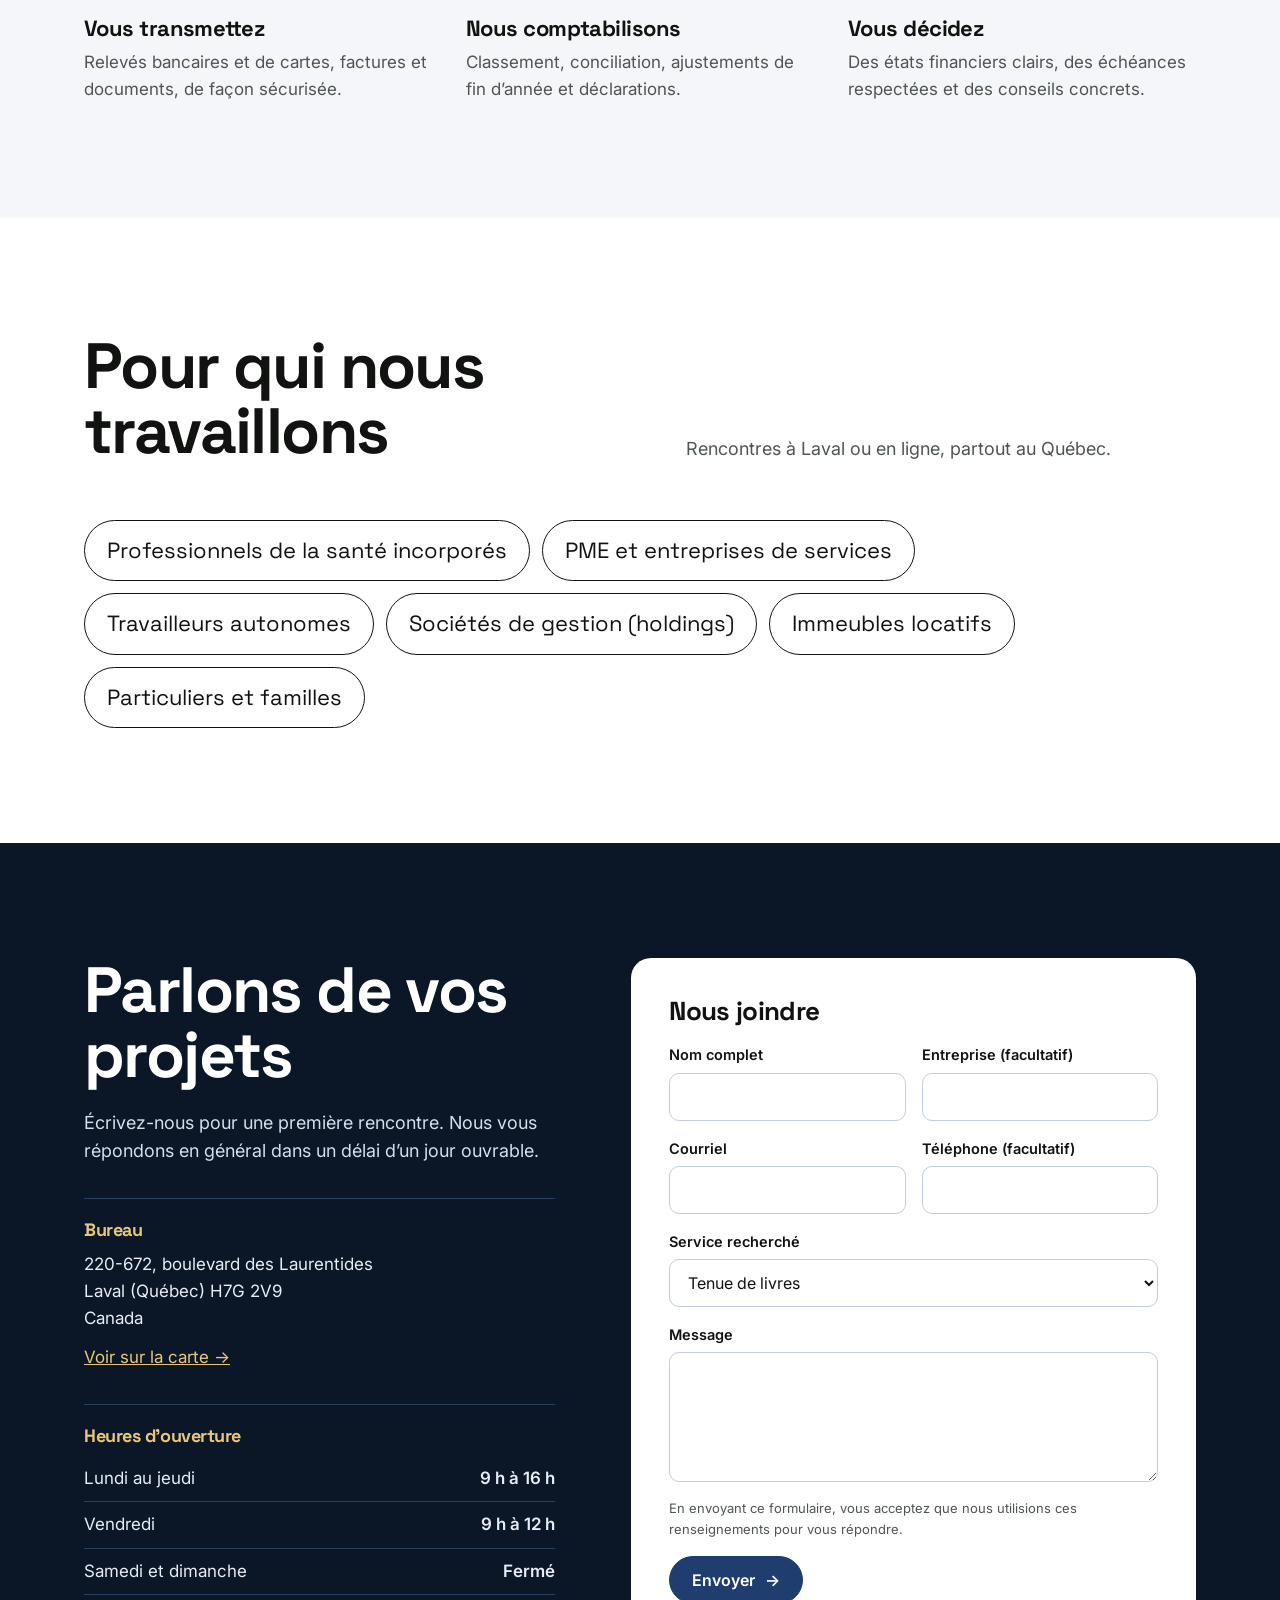
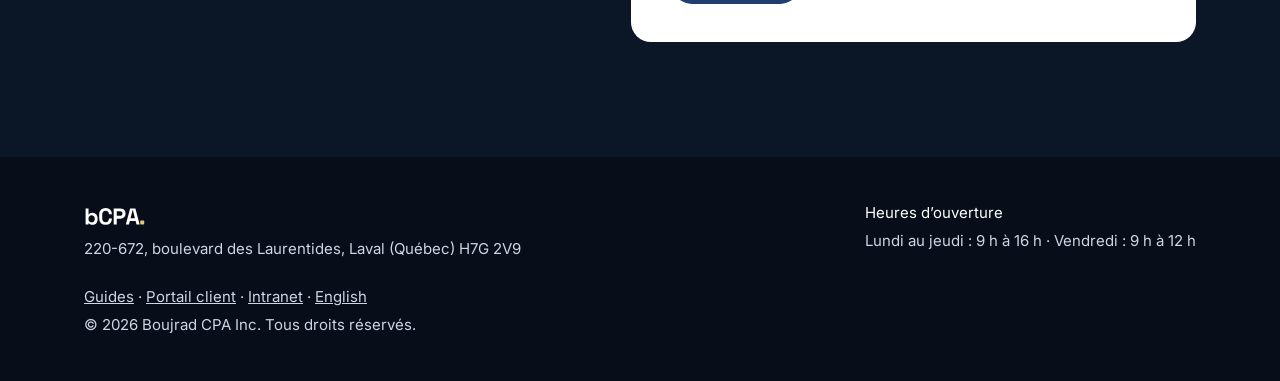
==== commit 7b3718bf: "Volet Guides pratiques : portail client (avec captures), compte de l'ARC, Mon dossier Revenu Québec," ====
--- a/site/index.html
+++ b/site/index.html
@@ -133,10 +133,10 @@
 @media(max-width:760px){.cxg{grid-template-columns:1fr}}
 @media(prefers-reduced-motion:reduce){.cxp,.cxb svg{transition:none}}
 </style></head><body>
-<header><div class="wrap nav"><a class="brand" href="/"><svg class="wm" width="76.2" height="30" viewBox="0 -2 264 104" role="img" aria-label="bCPA"><path d="M36.800000000000004 101.4Q30.1 101.4 26.5 99.1Q22.900000000000002 96.8 21.200000000000003 94.0H19.400000000000002V100.0H7.0V30.0H19.6V56.099999999999994H21.400000000000002Q22.5 54.3 24.35 52.699999999999996Q26.200000000000003 51.099999999999994 29.250000000000004 50.05Q32.300000000000004 49.0 36.800000000000004 49.0Q42.800000000000004 49.0 47.900000000000006 51.95Q53.0 54.9 56.1 60.599999999999994Q59.2 66.3 59.2 74.4V76.0Q59.2 84.1 56.1 89.8Q53.0 95.5 47.900000000000006 98.45Q42.800000000000004 101.4 36.800000000000004 101.4ZM33.0 90.4Q38.800000000000004 90.4 42.7 86.65Q46.6 82.9 46.6 75.7V74.7Q46.6 67.5 42.75 63.75Q38.900000000000006 60.0 33.0 60.0Q27.200000000000003 60.0 23.300000000000004 63.75Q19.400000000000002 67.5 19.400000000000002 74.7V75.7Q19.400000000000002 82.9 23.300000000000004 86.65Q27.200000000000003 90.4 33.0 90.4ZM94.0 101.4Q81.0 101.4 73.4 94.15Q65.80000000000001 86.9 65.80000000000001 73.4V56.599999999999994Q65.80000000000001 43.099999999999994 73.4 35.849999999999994Q81.0 28.599999999999994 94.0 28.599999999999994Q106.9 28.599999999999994 113.95 35.64999999999999Q121.0 42.699999999999996 121.0 55.0V55.599999999999994H108.0V54.599999999999994Q108.0 48.4 104.55000000000001 44.4Q101.10000000000001 40.4 94.0 40.4Q87.0 40.4 83.0 44.7Q79.0 49.0 79.0 56.4V73.6Q79.0 80.9 83.0 85.25Q87.0 89.6 94.0 89.6Q101.10000000000001 89.6 104.55000000000001 85.55Q108.0 81.5 108.0 75.4V73.6H121.0V75.0Q121.0 87.3 113.95 94.35Q106.9 101.4 94.0 101.4ZM128.8 100.0V30.0H157.60000000000002Q164.20000000000002 30.0 169.25 32.65Q174.3 35.3 177.15000000000003 40.099999999999994Q180.00000000000003 44.9 180.00000000000003 51.5V52.9Q180.00000000000003 59.4 177.05 64.25Q174.10000000000002 69.1 169.05 71.75Q164.00000000000003 74.4 157.60000000000002 74.4H142.00000000000003V100.0ZM142.00000000000003 62.4H156.3Q161.00000000000003 62.4 163.90000000000003 59.8Q166.8 57.199999999999996 166.8 52.699999999999996V51.699999999999996Q166.8 47.199999999999996 163.90000000000003 44.599999999999994Q161.00000000000003 42.0 156.3 42.0H142.00000000000003ZM181.40000000000003 100.0 199.8 30.0H222.8L241.20000000000002 100.0H227.60000000000002L223.8 84.6H198.8L195.00000000000003 100.0ZM201.90000000000003 72.4H220.70000000000002L212.20000000000002 38.3H210.40000000000003Z" fill="currentColor"/><g class="wdot"><rect x="244.0" y="83" width="17" height="17" rx="3"/></g></svg></a><nav class="links" aria-label="Navigation"><a href="#services">Services</a><a href="#approche">Approche</a><a href="#clientele">Clientèle</a><a href="#contact">Contact</a></nav>
+<header><div class="wrap nav"><a class="brand" href="/"><svg class="wm" width="76.2" height="30" viewBox="0 -2 264 104" role="img" aria-label="bCPA"><path d="M36.800000000000004 101.4Q30.1 101.4 26.5 99.1Q22.900000000000002 96.8 21.200000000000003 94.0H19.400000000000002V100.0H7.0V30.0H19.6V56.099999999999994H21.400000000000002Q22.5 54.3 24.35 52.699999999999996Q26.200000000000003 51.099999999999994 29.250000000000004 50.05Q32.300000000000004 49.0 36.800000000000004 49.0Q42.800000000000004 49.0 47.900000000000006 51.95Q53.0 54.9 56.1 60.599999999999994Q59.2 66.3 59.2 74.4V76.0Q59.2 84.1 56.1 89.8Q53.0 95.5 47.900000000000006 98.45Q42.800000000000004 101.4 36.800000000000004 101.4ZM33.0 90.4Q38.800000000000004 90.4 42.7 86.65Q46.6 82.9 46.6 75.7V74.7Q46.6 67.5 42.75 63.75Q38.900000000000006 60.0 33.0 60.0Q27.200000000000003 60.0 23.300000000000004 63.75Q19.400000000000002 67.5 19.400000000000002 74.7V75.7Q19.400000000000002 82.9 23.300000000000004 86.65Q27.200000000000003 90.4 33.0 90.4ZM94.0 101.4Q81.0 101.4 73.4 94.15Q65.80000000000001 86.9 65.80000000000001 73.4V56.599999999999994Q65.80000000000001 43.099999999999994 73.4 35.849999999999994Q81.0 28.599999999999994 94.0 28.599999999999994Q106.9 28.599999999999994 113.95 35.64999999999999Q121.0 42.699999999999996 121.0 55.0V55.599999999999994H108.0V54.599999999999994Q108.0 48.4 104.55000000000001 44.4Q101.10000000000001 40.4 94.0 40.4Q87.0 40.4 83.0 44.7Q79.0 49.0 79.0 56.4V73.6Q79.0 80.9 83.0 85.25Q87.0 89.6 94.0 89.6Q101.10000000000001 89.6 104.55000000000001 85.55Q108.0 81.5 108.0 75.4V73.6H121.0V75.0Q121.0 87.3 113.95 94.35Q106.9 101.4 94.0 101.4ZM128.8 100.0V30.0H157.60000000000002Q164.20000000000002 30.0 169.25 32.65Q174.3 35.3 177.15000000000003 40.099999999999994Q180.00000000000003 44.9 180.00000000000003 51.5V52.9Q180.00000000000003 59.4 177.05 64.25Q174.10000000000002 69.1 169.05 71.75Q164.00000000000003 74.4 157.60000000000002 74.4H142.00000000000003V100.0ZM142.00000000000003 62.4H156.3Q161.00000000000003 62.4 163.90000000000003 59.8Q166.8 57.199999999999996 166.8 52.699999999999996V51.699999999999996Q166.8 47.199999999999996 163.90000000000003 44.599999999999994Q161.00000000000003 42.0 156.3 42.0H142.00000000000003ZM181.40000000000003 100.0 199.8 30.0H222.8L241.20000000000002 100.0H227.60000000000002L223.8 84.6H198.8L195.00000000000003 100.0ZM201.90000000000003 72.4H220.70000000000002L212.20000000000002 38.3H210.40000000000003Z" fill="currentColor"/><g class="wdot"><rect x="244.0" y="83" width="17" height="17" rx="3"/></g></svg></a><nav class="links" aria-label="Navigation"><a href="#services">Services</a><a href="#approche">Approche</a><a href="#clientele">Clientèle</a><a href="#contact">Contact</a><a href="/guides/">Guides</a></nav>
 <a class="lang" href="/en/" hreflang="en" title="English">EN</a><button class="btn mint cxb" id="cxB" aria-expanded="false" aria-controls="cxP">Connexion<svg width="12" height="12" viewBox="0 0 12 12" aria-hidden="true"><path d="M2 4l4 4 4-4" fill="none" stroke="currentColor" stroke-width="1.8"/></svg></button></div>
 <div class="cxp" id="cxP" role="region" aria-label="Connexion"><div class="wrap cxg">
-<div class="cxc"><p class="cxk">Intranet</p><p class="cxd">Réservé à l’équipe du cabinet.</p><div class="cxl"><a href="https://app.boujradcpa.com/">Comptabilité <span>→</span></a><a href="https://app.boujradcpa.com/centre.html">Centre clients <span>→</span></a></div></div>
+<div class="cxc"><p class="cxk">Intranet</p><p class="cxd">Réservé à l’équipe du cabinet.</p><div class="cxl"><a href="https://app.boujradcpa.com/">Comptabilité <span>→</span></a><a href="https://app.boujradcpa.com/centre.html">Gestion du cabinet <span>→</span></a></div></div>
 <div class="cxc cxm"><p class="cxk">Portail client</p><p class="cxd">Remplissez votre formulaire d’impôt et déposez vos documents en toute sécurité.</p><a class="btn deep" href="https://app.boujradcpa.com/portail.html">Accéder au portail</a><p class="cxn">Nouveau client? Créez votre compte sur le portail.</p></div>
 </div></div></header>
 <main>
@@ -167,7 +167,7 @@
 </div></section></main>
 <footer><div class="wrap"><div><a class="brand" href="/"><svg class="wm" width="60.9" height="24" viewBox="0 -2 264 104" role="img" aria-label="bCPA"><path d="M36.800000000000004 101.4Q30.1 101.4 26.5 99.1Q22.900000000000002 96.8 21.200000000000003 94.0H19.400000000000002V100.0H7.0V30.0H19.6V56.099999999999994H21.400000000000002Q22.5 54.3 24.35 52.699999999999996Q26.200000000000003 51.099999999999994 29.250000000000004 50.05Q32.300000000000004 49.0 36.800000000000004 49.0Q42.800000000000004 49.0 47.900000000000006 51.95Q53.0 54.9 56.1 60.599999999999994Q59.2 66.3 59.2 74.4V76.0Q59.2 84.1 56.1 89.8Q53.0 95.5 47.900000000000006 98.45Q42.800000000000004 101.4 36.800000000000004 101.4ZM33.0 90.4Q38.800000000000004 90.4 42.7 86.65Q46.6 82.9 46.6 75.7V74.7Q46.6 67.5 42.75 63.75Q38.900000000000006 60.0 33.0 60.0Q27.200000000000003 60.0 23.300000000000004 63.75Q19.400000000000002 67.5 19.400000000000002 74.7V75.7Q19.400000000000002 82.9 23.300000000000004 86.65Q27.200000000000003 90.4 33.0 90.4ZM94.0 101.4Q81.0 101.4 73.4 94.15Q65.80000000000001 86.9 65.80000000000001 73.4V56.599999999999994Q65.80000000000001 43.099999999999994 73.4 35.849999999999994Q81.0 28.599999999999994 94.0 28.599999999999994Q106.9 28.599999999999994 113.95 35.64999999999999Q121.0 42.699999999999996 121.0 55.0V55.599999999999994H108.0V54.599999999999994Q108.0 48.4 104.55000000000001 44.4Q101.10000000000001 40.4 94.0 40.4Q87.0 40.4 83.0 44.7Q79.0 49.0 79.0 56.4V73.6Q79.0 80.9 83.0 85.25Q87.0 89.6 94.0 89.6Q101.10000000000001 89.6 104.55000000000001 85.55Q108.0 81.5 108.0 75.4V73.6H121.0V75.0Q121.0 87.3 113.95 94.35Q106.9 101.4 94.0 101.4ZM128.8 100.0V30.0H157.60000000000002Q164.20000000000002 30.0 169.25 32.65Q174.3 35.3 177.15000000000003 40.099999999999994Q180.00000000000003 44.9 180.00000000000003 51.5V52.9Q180.00000000000003 59.4 177.05 64.25Q174.10000000000002 69.1 169.05 71.75Q164.00000000000003 74.4 157.60000000000002 74.4H142.00000000000003V100.0ZM142.00000000000003 62.4H156.3Q161.00000000000003 62.4 163.90000000000003 59.8Q166.8 57.199999999999996 166.8 52.699999999999996V51.699999999999996Q166.8 47.199999999999996 163.90000000000003 44.599999999999994Q161.00000000000003 42.0 156.3 42.0H142.00000000000003ZM181.40000000000003 100.0 199.8 30.0H222.8L241.20000000000002 100.0H227.60000000000002L223.8 84.6H198.8L195.00000000000003 100.0ZM201.90000000000003 72.4H220.70000000000002L212.20000000000002 38.3H210.40000000000003Z" fill="currentColor"/><g class="wdot"><rect x="244.0" y="83" width="17" height="17" rx="3"/></g></svg></a><p style="margin:12px 0 0">220-672, boulevard des Laurentides, Laval (Québec) H7G 2V9</p></div>
 <div><p style="margin:0;color:#fff">Heures d’ouverture</p><p style="margin:4px 0 0">Lundi au jeudi : 9 h à 16 h · Vendredi : 9 h à 12 h</p></div>
-<div><p style="margin:0"><a href="https://app.boujradcpa.com/portail.html">Portail client</a> · <a href="https://app.boujradcpa.com">Intranet</a> · <a href="/en/">English</a></p><p style="margin:4px 0 0">© 2026 Boujrad CPA Inc. Tous droits réservés.</p></div></div></footer>
+<div><p style="margin:0"><a href="/guides/">Guides</a> · <a href="https://app.boujradcpa.com/portail.html">Portail client</a> · <a href="https://app.boujradcpa.com">Intranet</a> · <a href="/en/">English</a></p><p style="margin:4px 0 0">© 2026 Boujrad CPA Inc. Tous droits réservés.</p></div></div></footer>
 <script>{
 const h = document.querySelector('header');
 const hero = document.querySelector('.hero');
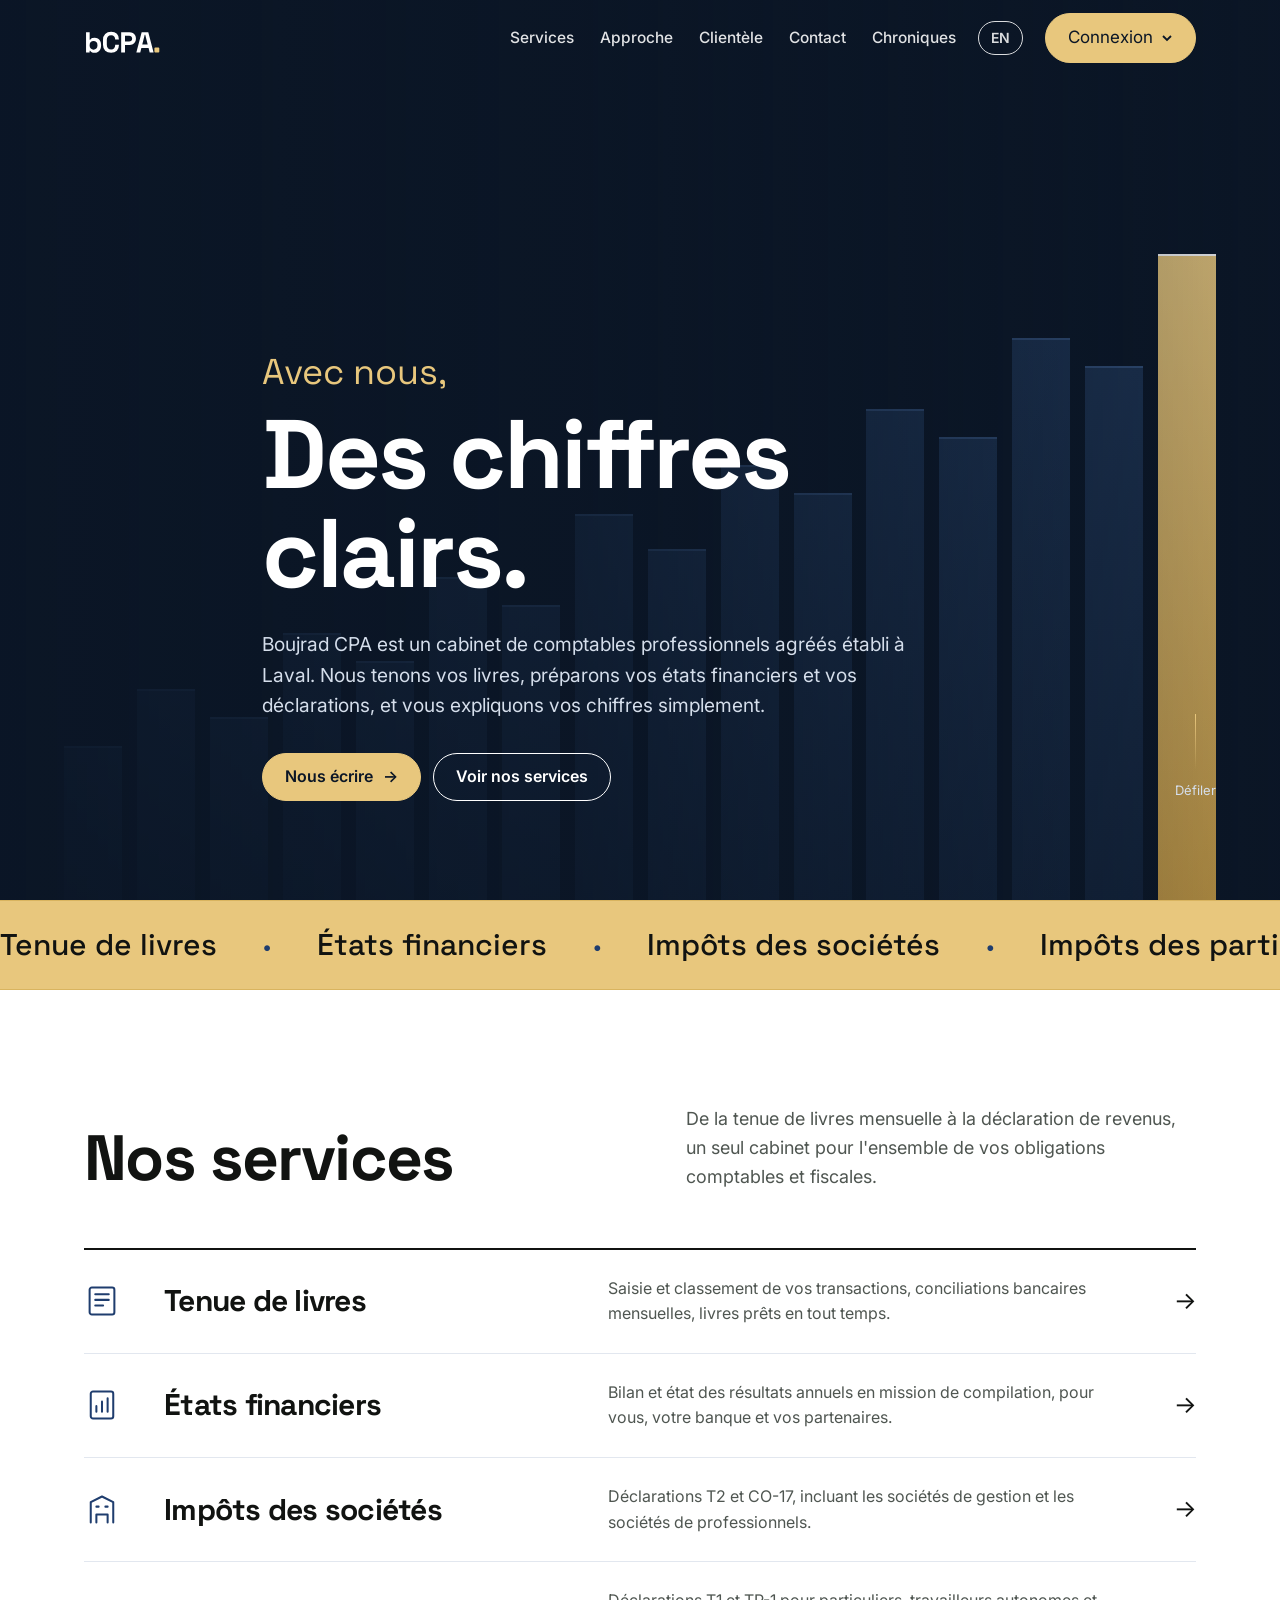
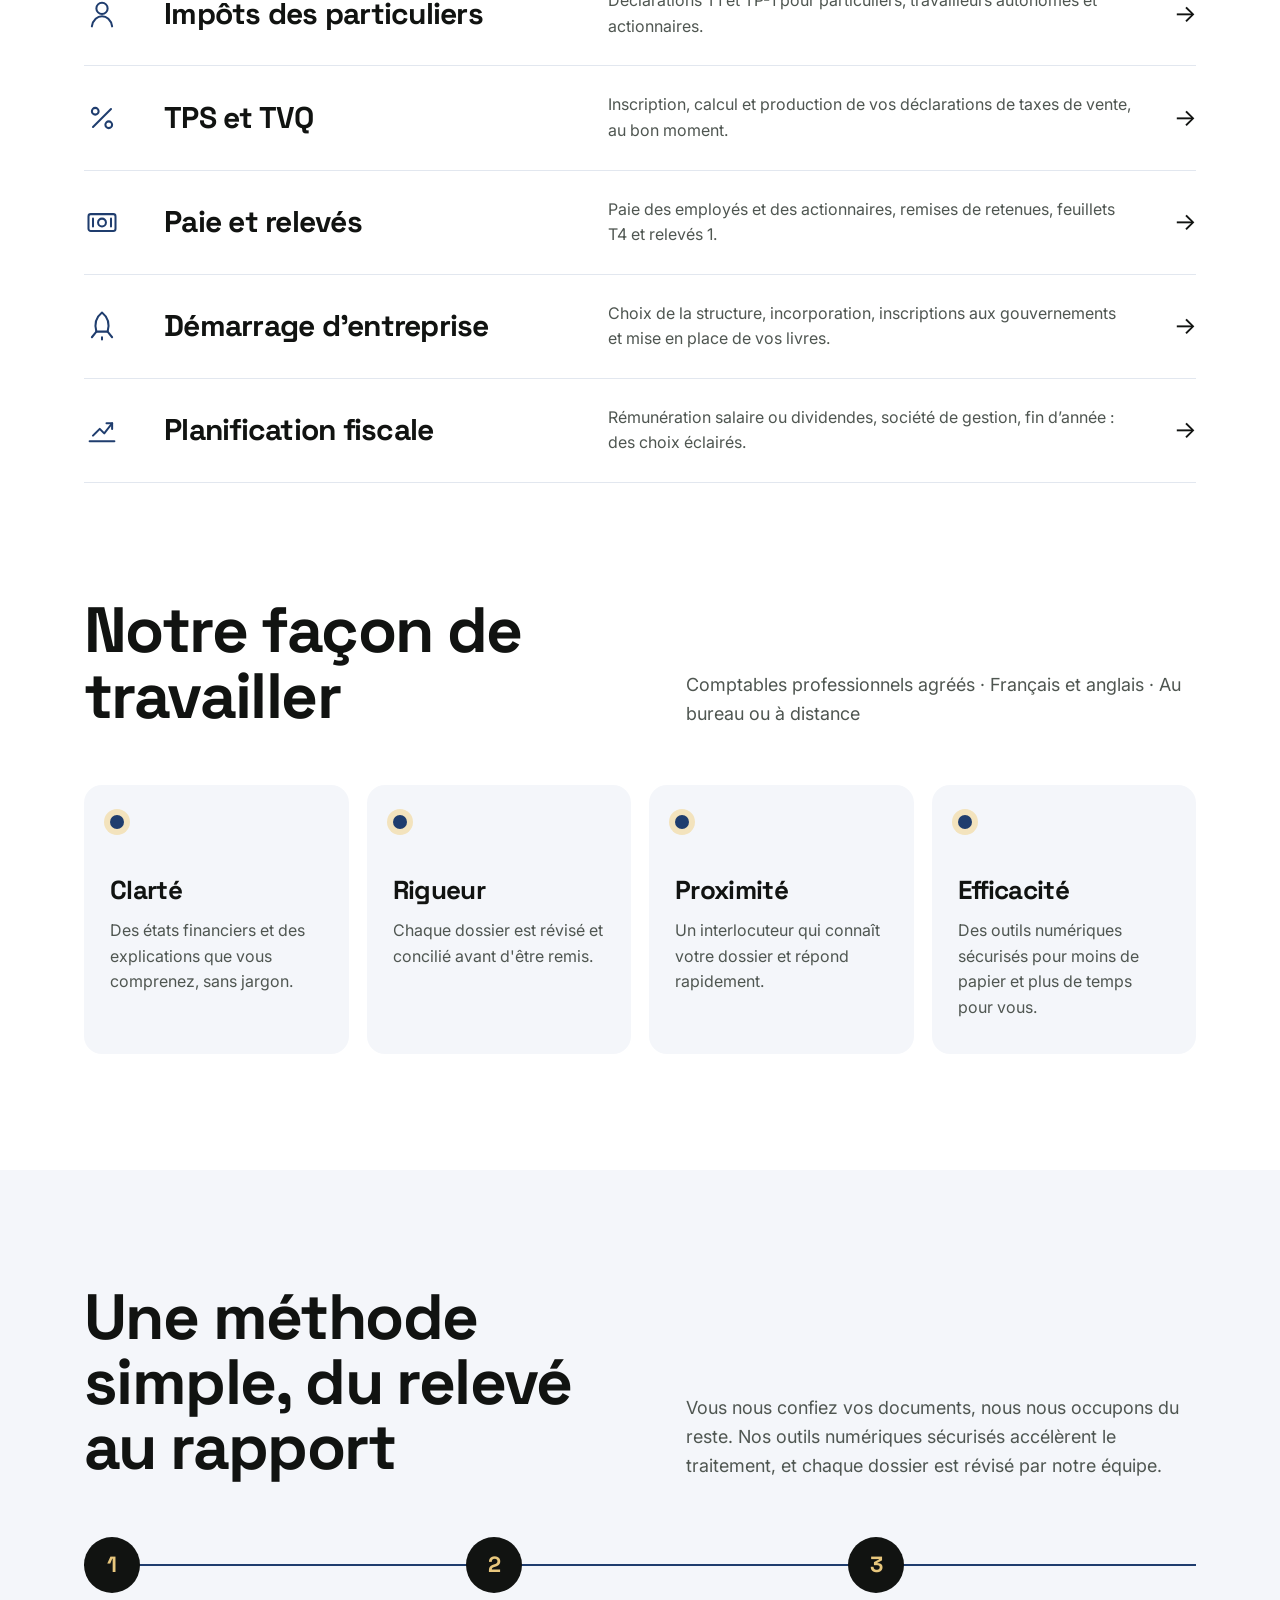
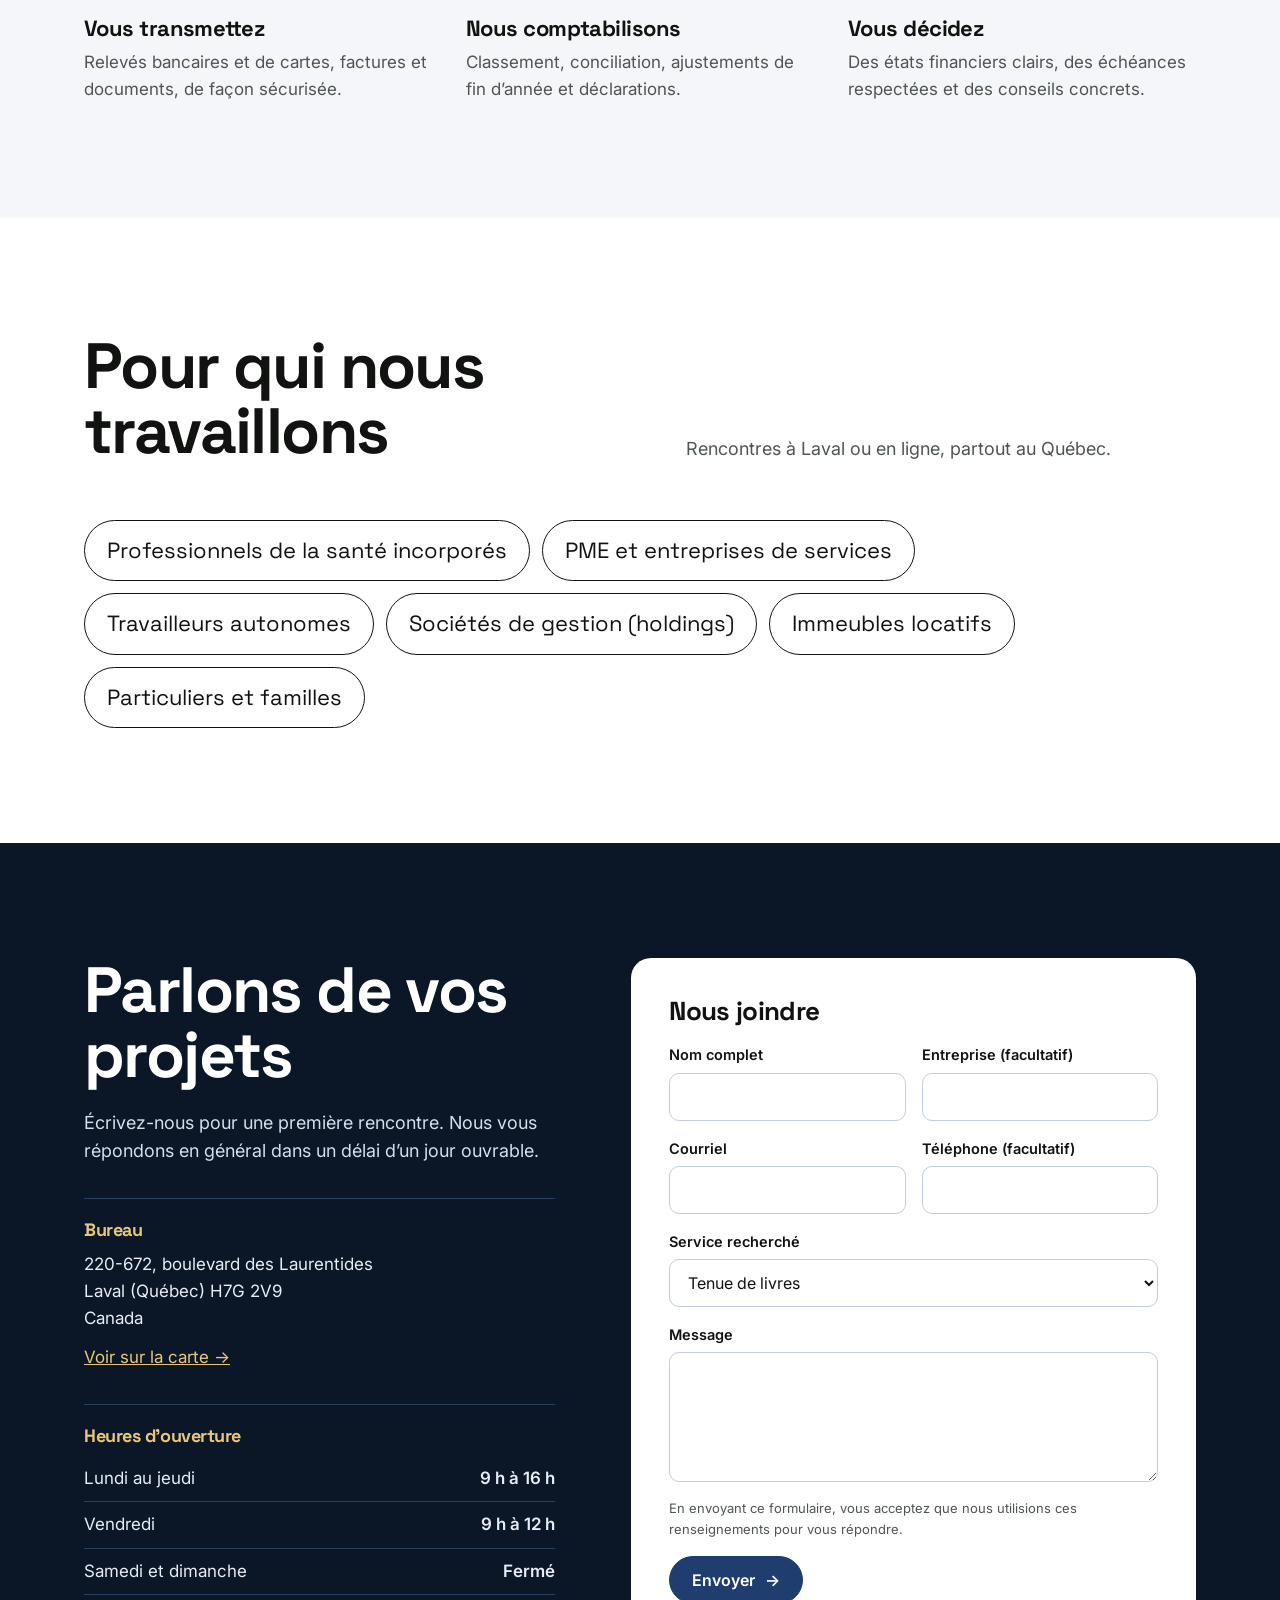
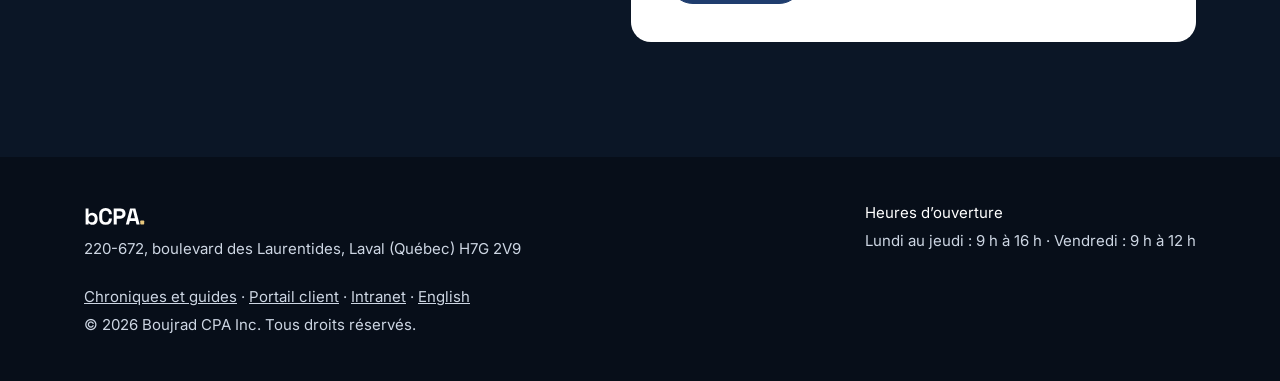
==== commit a890c553: "Chroniques : budget fédéral 2026, planification de fin d'année, changements fiscaux 2026 Co-Authored" ====
--- a/site/index.html
+++ b/site/index.html
@@ -133,7 +133,7 @@
 @media(max-width:760px){.cxg{grid-template-columns:1fr}}
 @media(prefers-reduced-motion:reduce){.cxp,.cxb svg{transition:none}}
 </style></head><body>
-<header><div class="wrap nav"><a class="brand" href="/"><svg class="wm" width="76.2" height="30" viewBox="0 -2 264 104" role="img" aria-label="bCPA"><path d="M36.800000000000004 101.4Q30.1 101.4 26.5 99.1Q22.900000000000002 96.8 21.200000000000003 94.0H19.400000000000002V100.0H7.0V30.0H19.6V56.099999999999994H21.400000000000002Q22.5 54.3 24.35 52.699999999999996Q26.200000000000003 51.099999999999994 29.250000000000004 50.05Q32.300000000000004 49.0 36.800000000000004 49.0Q42.800000000000004 49.0 47.900000000000006 51.95Q53.0 54.9 56.1 60.599999999999994Q59.2 66.3 59.2 74.4V76.0Q59.2 84.1 56.1 89.8Q53.0 95.5 47.900000000000006 98.45Q42.800000000000004 101.4 36.800000000000004 101.4ZM33.0 90.4Q38.800000000000004 90.4 42.7 86.65Q46.6 82.9 46.6 75.7V74.7Q46.6 67.5 42.75 63.75Q38.900000000000006 60.0 33.0 60.0Q27.200000000000003 60.0 23.300000000000004 63.75Q19.400000000000002 67.5 19.400000000000002 74.7V75.7Q19.400000000000002 82.9 23.300000000000004 86.65Q27.200000000000003 90.4 33.0 90.4ZM94.0 101.4Q81.0 101.4 73.4 94.15Q65.80000000000001 86.9 65.80000000000001 73.4V56.599999999999994Q65.80000000000001 43.099999999999994 73.4 35.849999999999994Q81.0 28.599999999999994 94.0 28.599999999999994Q106.9 28.599999999999994 113.95 35.64999999999999Q121.0 42.699999999999996 121.0 55.0V55.599999999999994H108.0V54.599999999999994Q108.0 48.4 104.55000000000001 44.4Q101.10000000000001 40.4 94.0 40.4Q87.0 40.4 83.0 44.7Q79.0 49.0 79.0 56.4V73.6Q79.0 80.9 83.0 85.25Q87.0 89.6 94.0 89.6Q101.10000000000001 89.6 104.55000000000001 85.55Q108.0 81.5 108.0 75.4V73.6H121.0V75.0Q121.0 87.3 113.95 94.35Q106.9 101.4 94.0 101.4ZM128.8 100.0V30.0H157.60000000000002Q164.20000000000002 30.0 169.25 32.65Q174.3 35.3 177.15000000000003 40.099999999999994Q180.00000000000003 44.9 180.00000000000003 51.5V52.9Q180.00000000000003 59.4 177.05 64.25Q174.10000000000002 69.1 169.05 71.75Q164.00000000000003 74.4 157.60000000000002 74.4H142.00000000000003V100.0ZM142.00000000000003 62.4H156.3Q161.00000000000003 62.4 163.90000000000003 59.8Q166.8 57.199999999999996 166.8 52.699999999999996V51.699999999999996Q166.8 47.199999999999996 163.90000000000003 44.599999999999994Q161.00000000000003 42.0 156.3 42.0H142.00000000000003ZM181.40000000000003 100.0 199.8 30.0H222.8L241.20000000000002 100.0H227.60000000000002L223.8 84.6H198.8L195.00000000000003 100.0ZM201.90000000000003 72.4H220.70000000000002L212.20000000000002 38.3H210.40000000000003Z" fill="currentColor"/><g class="wdot"><rect x="244.0" y="83" width="17" height="17" rx="3"/></g></svg></a><nav class="links" aria-label="Navigation"><a href="#services">Services</a><a href="#approche">Approche</a><a href="#clientele">Clientèle</a><a href="#contact">Contact</a><a href="/guides/">Guides</a></nav>
+<header><div class="wrap nav"><a class="brand" href="/"><svg class="wm" width="76.2" height="30" viewBox="0 -2 264 104" role="img" aria-label="bCPA"><path d="M36.800000000000004 101.4Q30.1 101.4 26.5 99.1Q22.900000000000002 96.8 21.200000000000003 94.0H19.400000000000002V100.0H7.0V30.0H19.6V56.099999999999994H21.400000000000002Q22.5 54.3 24.35 52.699999999999996Q26.200000000000003 51.099999999999994 29.250000000000004 50.05Q32.300000000000004 49.0 36.800000000000004 49.0Q42.800000000000004 49.0 47.900000000000006 51.95Q53.0 54.9 56.1 60.599999999999994Q59.2 66.3 59.2 74.4V76.0Q59.2 84.1 56.1 89.8Q53.0 95.5 47.900000000000006 98.45Q42.800000000000004 101.4 36.800000000000004 101.4ZM33.0 90.4Q38.800000000000004 90.4 42.7 86.65Q46.6 82.9 46.6 75.7V74.7Q46.6 67.5 42.75 63.75Q38.900000000000006 60.0 33.0 60.0Q27.200000000000003 60.0 23.300000000000004 63.75Q19.400000000000002 67.5 19.400000000000002 74.7V75.7Q19.400000000000002 82.9 23.300000000000004 86.65Q27.200000000000003 90.4 33.0 90.4ZM94.0 101.4Q81.0 101.4 73.4 94.15Q65.80000000000001 86.9 65.80000000000001 73.4V56.599999999999994Q65.80000000000001 43.099999999999994 73.4 35.849999999999994Q81.0 28.599999999999994 94.0 28.599999999999994Q106.9 28.599999999999994 113.95 35.64999999999999Q121.0 42.699999999999996 121.0 55.0V55.599999999999994H108.0V54.599999999999994Q108.0 48.4 104.55000000000001 44.4Q101.10000000000001 40.4 94.0 40.4Q87.0 40.4 83.0 44.7Q79.0 49.0 79.0 56.4V73.6Q79.0 80.9 83.0 85.25Q87.0 89.6 94.0 89.6Q101.10000000000001 89.6 104.55000000000001 85.55Q108.0 81.5 108.0 75.4V73.6H121.0V75.0Q121.0 87.3 113.95 94.35Q106.9 101.4 94.0 101.4ZM128.8 100.0V30.0H157.60000000000002Q164.20000000000002 30.0 169.25 32.65Q174.3 35.3 177.15000000000003 40.099999999999994Q180.00000000000003 44.9 180.00000000000003 51.5V52.9Q180.00000000000003 59.4 177.05 64.25Q174.10000000000002 69.1 169.05 71.75Q164.00000000000003 74.4 157.60000000000002 74.4H142.00000000000003V100.0ZM142.00000000000003 62.4H156.3Q161.00000000000003 62.4 163.90000000000003 59.8Q166.8 57.199999999999996 166.8 52.699999999999996V51.699999999999996Q166.8 47.199999999999996 163.90000000000003 44.599999999999994Q161.00000000000003 42.0 156.3 42.0H142.00000000000003ZM181.40000000000003 100.0 199.8 30.0H222.8L241.20000000000002 100.0H227.60000000000002L223.8 84.6H198.8L195.00000000000003 100.0ZM201.90000000000003 72.4H220.70000000000002L212.20000000000002 38.3H210.40000000000003Z" fill="currentColor"/><g class="wdot"><rect x="244.0" y="83" width="17" height="17" rx="3"/></g></svg></a><nav class="links" aria-label="Navigation"><a href="#services">Services</a><a href="#approche">Approche</a><a href="#clientele">Clientèle</a><a href="#contact">Contact</a><a href="/guides/">Chroniques</a></nav>
 <a class="lang" href="/en/" hreflang="en" title="English">EN</a><button class="btn mint cxb" id="cxB" aria-expanded="false" aria-controls="cxP">Connexion<svg width="12" height="12" viewBox="0 0 12 12" aria-hidden="true"><path d="M2 4l4 4 4-4" fill="none" stroke="currentColor" stroke-width="1.8"/></svg></button></div>
 <div class="cxp" id="cxP" role="region" aria-label="Connexion"><div class="wrap cxg">
 <div class="cxc"><p class="cxk">Intranet</p><p class="cxd">Réservé à l’équipe du cabinet.</p><div class="cxl"><a href="https://app.boujradcpa.com/">Comptabilité <span>→</span></a><a href="https://app.boujradcpa.com/centre.html">Gestion du cabinet <span>→</span></a></div></div>
@@ -167,7 +167,7 @@
 </div></section></main>
 <footer><div class="wrap"><div><a class="brand" href="/"><svg class="wm" width="60.9" height="24" viewBox="0 -2 264 104" role="img" aria-label="bCPA"><path d="M36.800000000000004 101.4Q30.1 101.4 26.5 99.1Q22.900000000000002 96.8 21.200000000000003 94.0H19.400000000000002V100.0H7.0V30.0H19.6V56.099999999999994H21.400000000000002Q22.5 54.3 24.35 52.699999999999996Q26.200000000000003 51.099999999999994 29.250000000000004 50.05Q32.300000000000004 49.0 36.800000000000004 49.0Q42.800000000000004 49.0 47.900000000000006 51.95Q53.0 54.9 56.1 60.599999999999994Q59.2 66.3 59.2 74.4V76.0Q59.2 84.1 56.1 89.8Q53.0 95.5 47.900000000000006 98.45Q42.800000000000004 101.4 36.800000000000004 101.4ZM33.0 90.4Q38.800000000000004 90.4 42.7 86.65Q46.6 82.9 46.6 75.7V74.7Q46.6 67.5 42.75 63.75Q38.900000000000006 60.0 33.0 60.0Q27.200000000000003 60.0 23.300000000000004 63.75Q19.400000000000002 67.5 19.400000000000002 74.7V75.7Q19.400000000000002 82.9 23.300000000000004 86.65Q27.200000000000003 90.4 33.0 90.4ZM94.0 101.4Q81.0 101.4 73.4 94.15Q65.80000000000001 86.9 65.80000000000001 73.4V56.599999999999994Q65.80000000000001 43.099999999999994 73.4 35.849999999999994Q81.0 28.599999999999994 94.0 28.599999999999994Q106.9 28.599999999999994 113.95 35.64999999999999Q121.0 42.699999999999996 121.0 55.0V55.599999999999994H108.0V54.599999999999994Q108.0 48.4 104.55000000000001 44.4Q101.10000000000001 40.4 94.0 40.4Q87.0 40.4 83.0 44.7Q79.0 49.0 79.0 56.4V73.6Q79.0 80.9 83.0 85.25Q87.0 89.6 94.0 89.6Q101.10000000000001 89.6 104.55000000000001 85.55Q108.0 81.5 108.0 75.4V73.6H121.0V75.0Q121.0 87.3 113.95 94.35Q106.9 101.4 94.0 101.4ZM128.8 100.0V30.0H157.60000000000002Q164.20000000000002 30.0 169.25 32.65Q174.3 35.3 177.15000000000003 40.099999999999994Q180.00000000000003 44.9 180.00000000000003 51.5V52.9Q180.00000000000003 59.4 177.05 64.25Q174.10000000000002 69.1 169.05 71.75Q164.00000000000003 74.4 157.60000000000002 74.4H142.00000000000003V100.0ZM142.00000000000003 62.4H156.3Q161.00000000000003 62.4 163.90000000000003 59.8Q166.8 57.199999999999996 166.8 52.699999999999996V51.699999999999996Q166.8 47.199999999999996 163.90000000000003 44.599999999999994Q161.00000000000003 42.0 156.3 42.0H142.00000000000003ZM181.40000000000003 100.0 199.8 30.0H222.8L241.20000000000002 100.0H227.60000000000002L223.8 84.6H198.8L195.00000000000003 100.0ZM201.90000000000003 72.4H220.70000000000002L212.20000000000002 38.3H210.40000000000003Z" fill="currentColor"/><g class="wdot"><rect x="244.0" y="83" width="17" height="17" rx="3"/></g></svg></a><p style="margin:12px 0 0">220-672, boulevard des Laurentides, Laval (Québec) H7G 2V9</p></div>
 <div><p style="margin:0;color:#fff">Heures d’ouverture</p><p style="margin:4px 0 0">Lundi au jeudi : 9 h à 16 h · Vendredi : 9 h à 12 h</p></div>
-<div><p style="margin:0"><a href="/guides/">Guides</a> · <a href="https://app.boujradcpa.com/portail.html">Portail client</a> · <a href="https://app.boujradcpa.com">Intranet</a> · <a href="/en/">English</a></p><p style="margin:4px 0 0">© 2026 Boujrad CPA Inc. Tous droits réservés.</p></div></div></footer>
+<div><p style="margin:0"><a href="/guides/">Chroniques et guides</a> · <a href="https://app.boujradcpa.com/portail.html">Portail client</a> · <a href="https://app.boujradcpa.com">Intranet</a> · <a href="/en/">English</a></p><p style="margin:4px 0 0">© 2026 Boujrad CPA Inc. Tous droits réservés.</p></div></div></footer>
 <script>{
 const h = document.querySelector('header');
 const hero = document.querySelector('.hero');
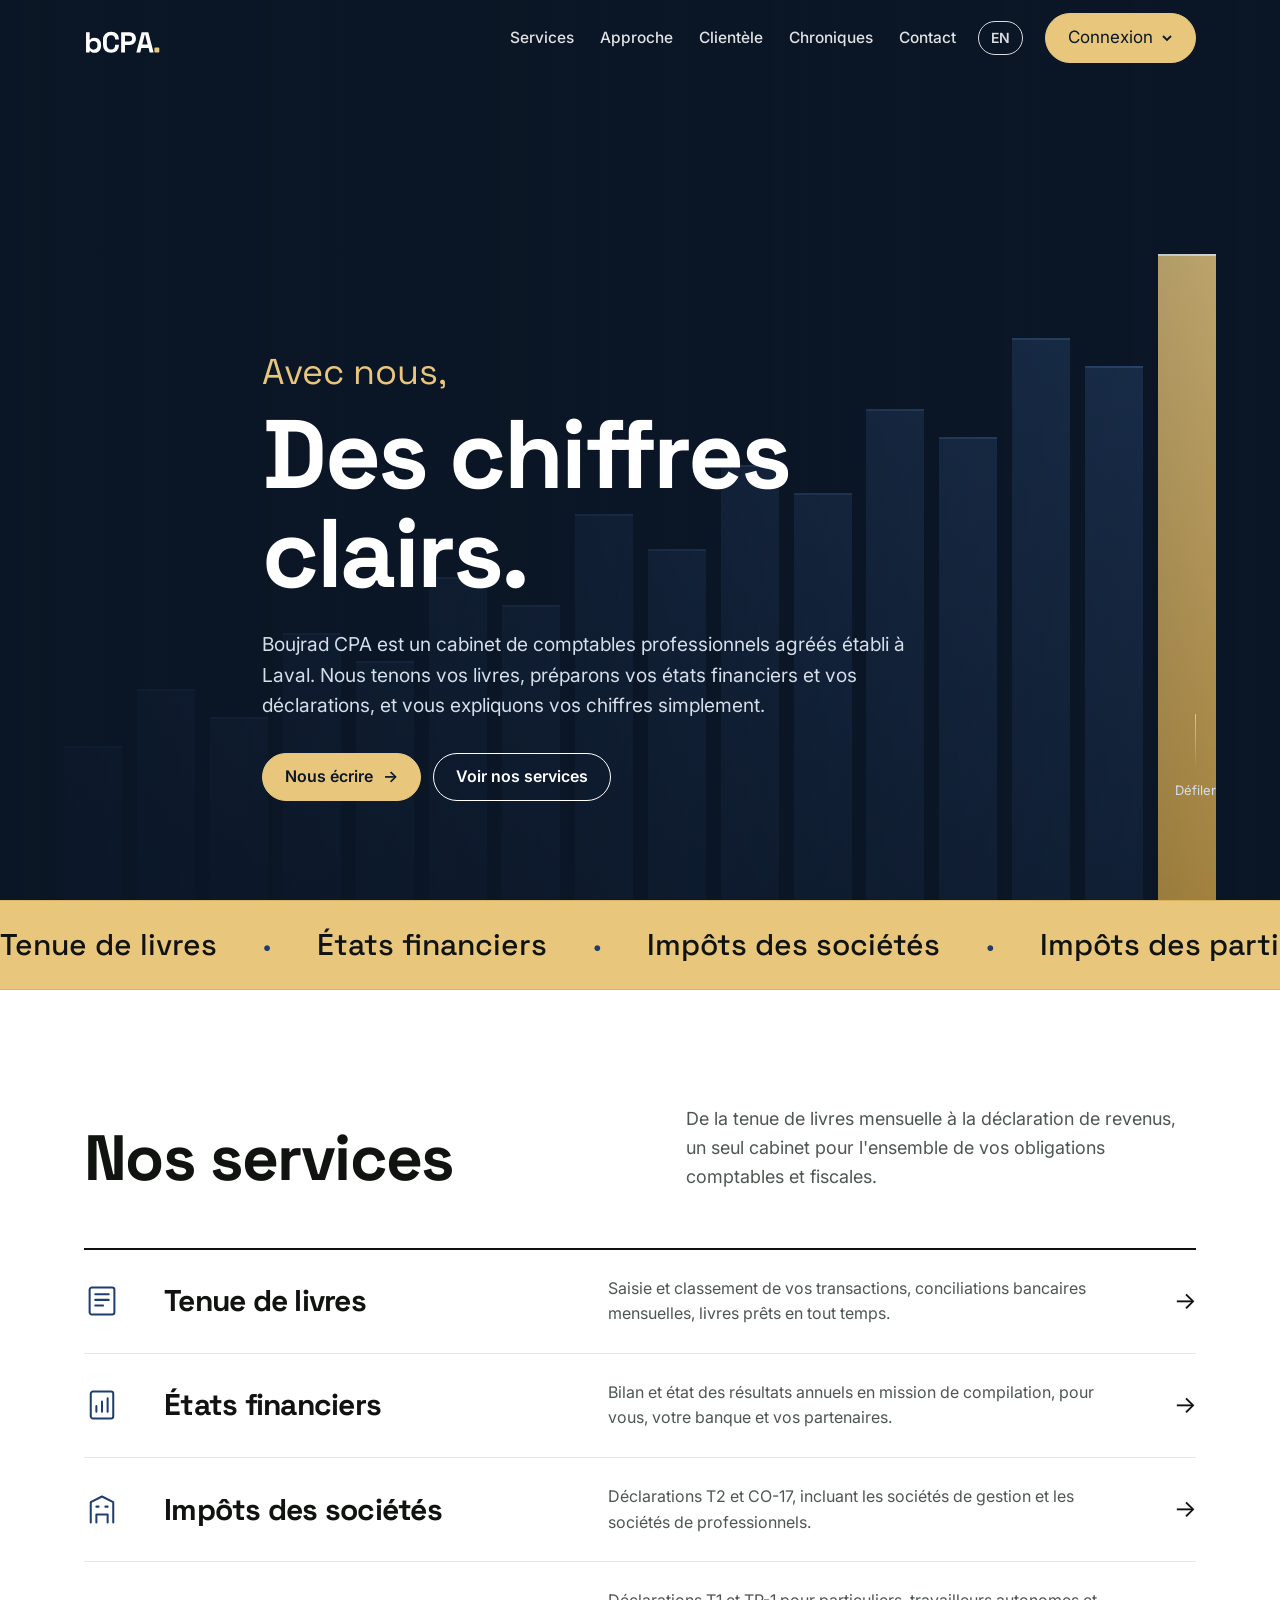
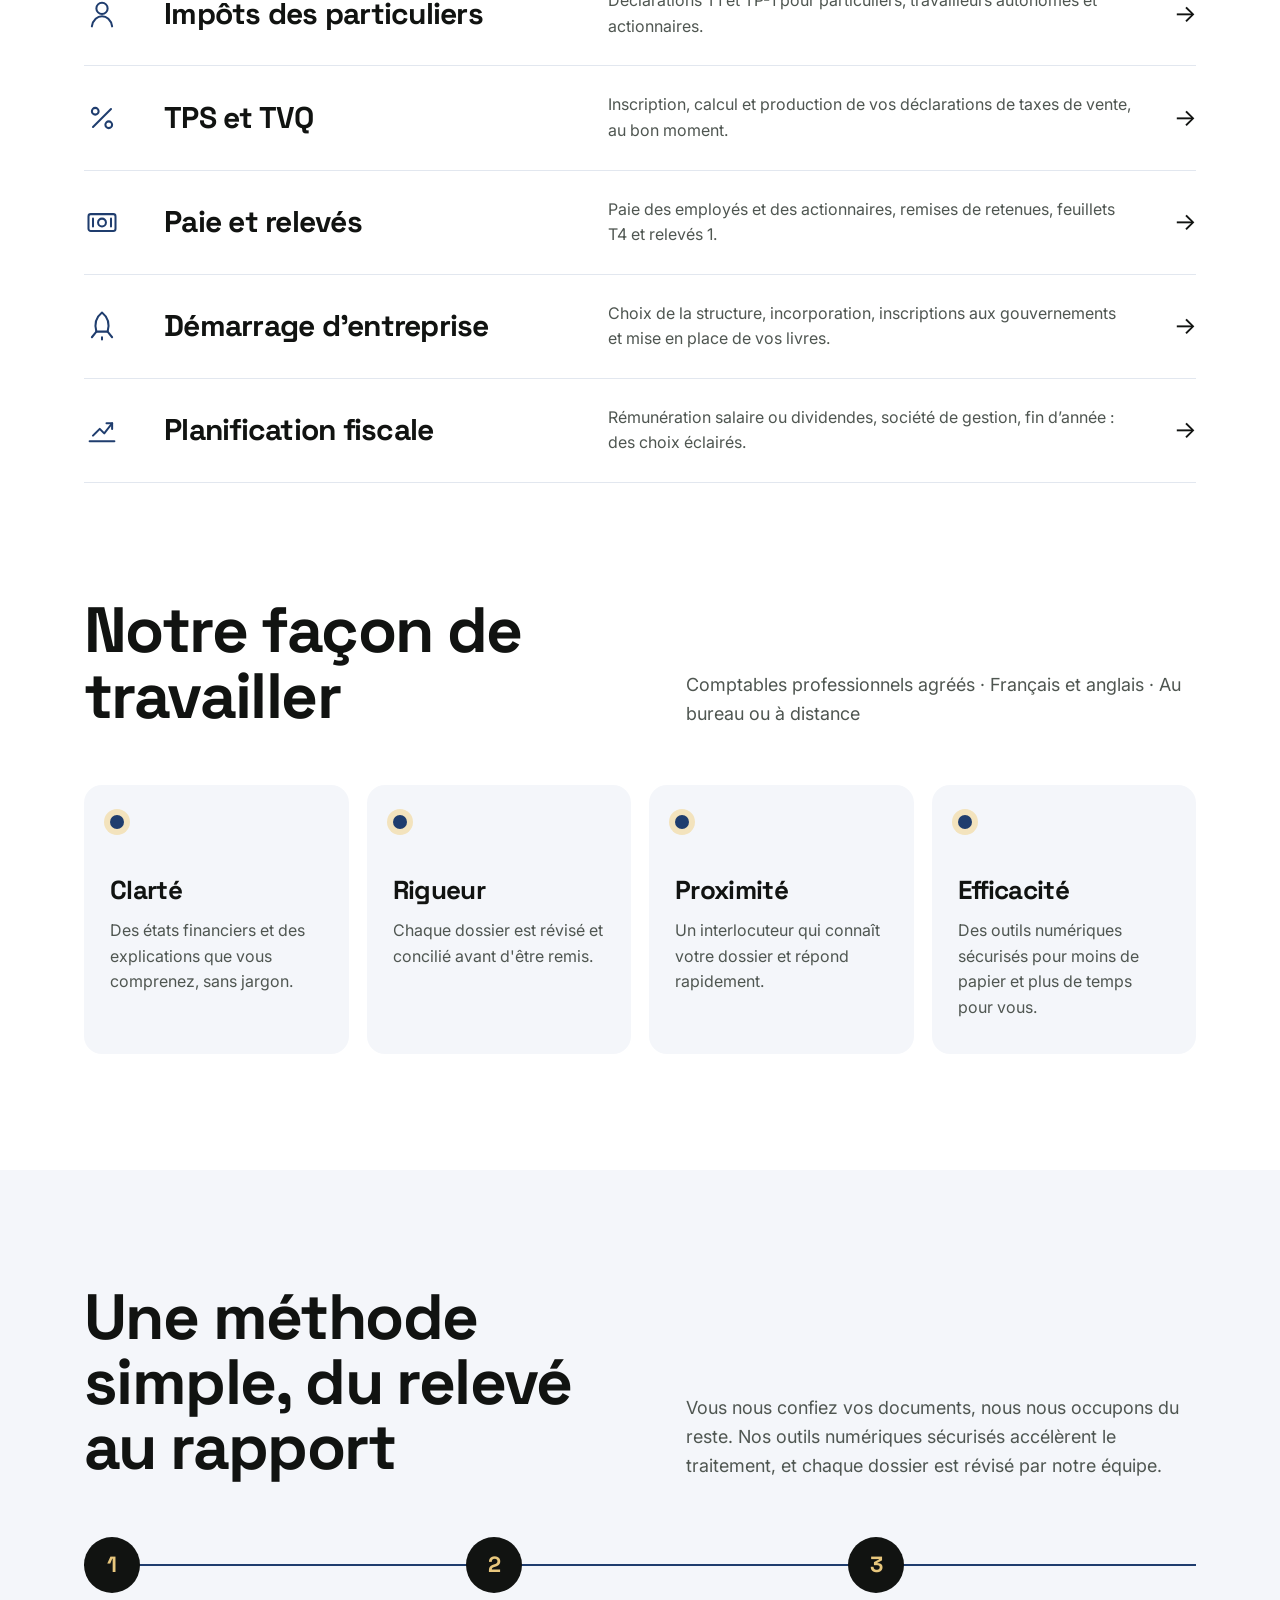
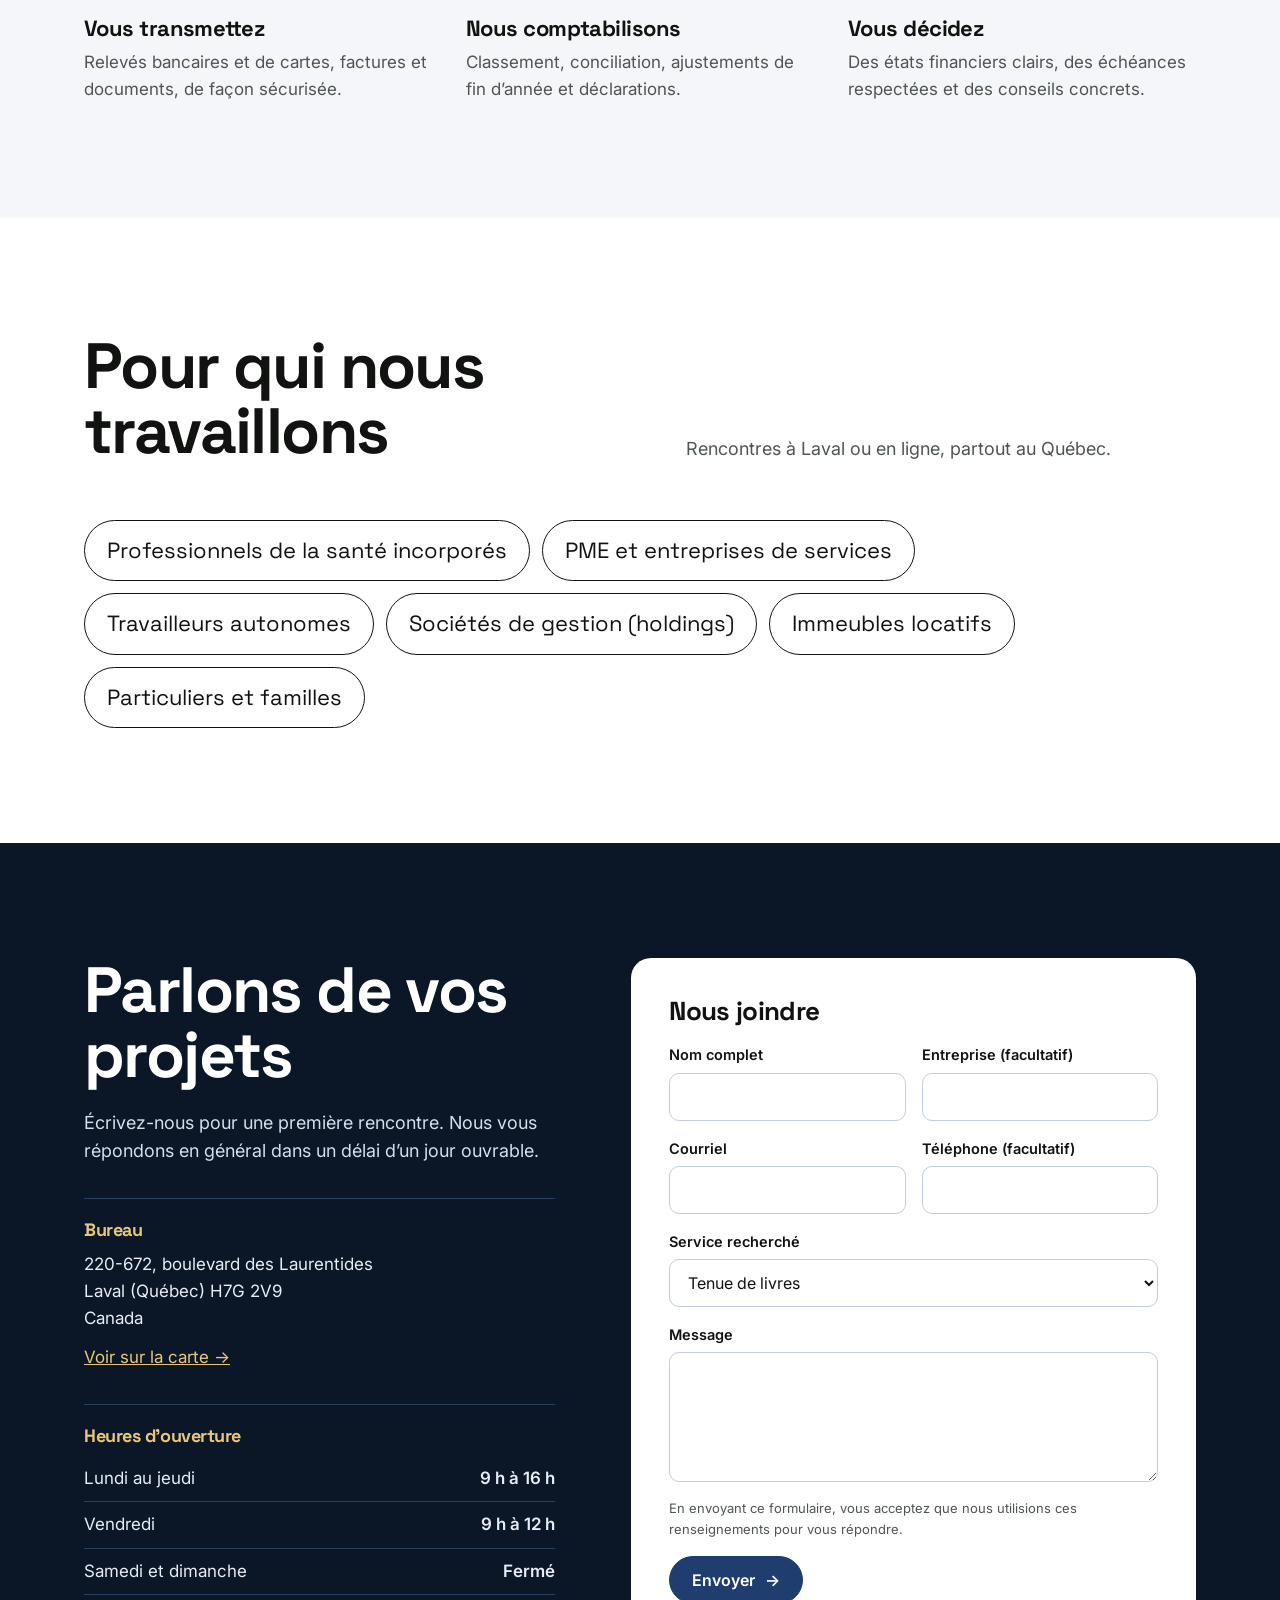
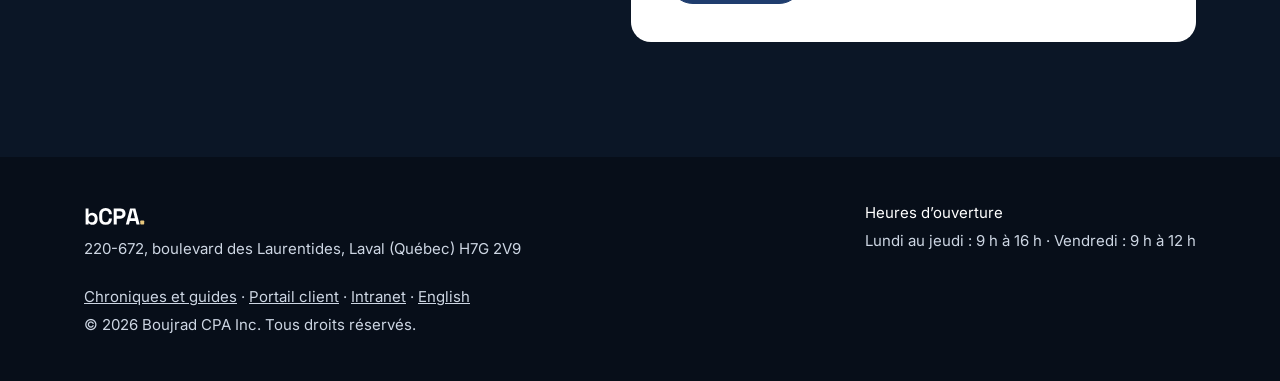
==== commit a5665a45: "Chroniques : même en-tête que l'accueil (menu complet, EN, Connexion) Co-Authored-By: Claude Opus 5." ====
--- a/site/index.html
+++ b/site/index.html
@@ -133,7 +133,7 @@
 @media(max-width:760px){.cxg{grid-template-columns:1fr}}
 @media(prefers-reduced-motion:reduce){.cxp,.cxb svg{transition:none}}
 </style></head><body>
-<header><div class="wrap nav"><a class="brand" href="/"><svg class="wm" width="76.2" height="30" viewBox="0 -2 264 104" role="img" aria-label="bCPA"><path d="M36.800000000000004 101.4Q30.1 101.4 26.5 99.1Q22.900000000000002 96.8 21.200000000000003 94.0H19.400000000000002V100.0H7.0V30.0H19.6V56.099999999999994H21.400000000000002Q22.5 54.3 24.35 52.699999999999996Q26.200000000000003 51.099999999999994 29.250000000000004 50.05Q32.300000000000004 49.0 36.800000000000004 49.0Q42.800000000000004 49.0 47.900000000000006 51.95Q53.0 54.9 56.1 60.599999999999994Q59.2 66.3 59.2 74.4V76.0Q59.2 84.1 56.1 89.8Q53.0 95.5 47.900000000000006 98.45Q42.800000000000004 101.4 36.800000000000004 101.4ZM33.0 90.4Q38.800000000000004 90.4 42.7 86.65Q46.6 82.9 46.6 75.7V74.7Q46.6 67.5 42.75 63.75Q38.900000000000006 60.0 33.0 60.0Q27.200000000000003 60.0 23.300000000000004 63.75Q19.400000000000002 67.5 19.400000000000002 74.7V75.7Q19.400000000000002 82.9 23.300000000000004 86.65Q27.200000000000003 90.4 33.0 90.4ZM94.0 101.4Q81.0 101.4 73.4 94.15Q65.80000000000001 86.9 65.80000000000001 73.4V56.599999999999994Q65.80000000000001 43.099999999999994 73.4 35.849999999999994Q81.0 28.599999999999994 94.0 28.599999999999994Q106.9 28.599999999999994 113.95 35.64999999999999Q121.0 42.699999999999996 121.0 55.0V55.599999999999994H108.0V54.599999999999994Q108.0 48.4 104.55000000000001 44.4Q101.10000000000001 40.4 94.0 40.4Q87.0 40.4 83.0 44.7Q79.0 49.0 79.0 56.4V73.6Q79.0 80.9 83.0 85.25Q87.0 89.6 94.0 89.6Q101.10000000000001 89.6 104.55000000000001 85.55Q108.0 81.5 108.0 75.4V73.6H121.0V75.0Q121.0 87.3 113.95 94.35Q106.9 101.4 94.0 101.4ZM128.8 100.0V30.0H157.60000000000002Q164.20000000000002 30.0 169.25 32.65Q174.3 35.3 177.15000000000003 40.099999999999994Q180.00000000000003 44.9 180.00000000000003 51.5V52.9Q180.00000000000003 59.4 177.05 64.25Q174.10000000000002 69.1 169.05 71.75Q164.00000000000003 74.4 157.60000000000002 74.4H142.00000000000003V100.0ZM142.00000000000003 62.4H156.3Q161.00000000000003 62.4 163.90000000000003 59.8Q166.8 57.199999999999996 166.8 52.699999999999996V51.699999999999996Q166.8 47.199999999999996 163.90000000000003 44.599999999999994Q161.00000000000003 42.0 156.3 42.0H142.00000000000003ZM181.40000000000003 100.0 199.8 30.0H222.8L241.20000000000002 100.0H227.60000000000002L223.8 84.6H198.8L195.00000000000003 100.0ZM201.90000000000003 72.4H220.70000000000002L212.20000000000002 38.3H210.40000000000003Z" fill="currentColor"/><g class="wdot"><rect x="244.0" y="83" width="17" height="17" rx="3"/></g></svg></a><nav class="links" aria-label="Navigation"><a href="#services">Services</a><a href="#approche">Approche</a><a href="#clientele">Clientèle</a><a href="#contact">Contact</a><a href="/guides/">Chroniques</a></nav>
+<header><div class="wrap nav"><a class="brand" href="/"><svg class="wm" width="76.2" height="30" viewBox="0 -2 264 104" role="img" aria-label="bCPA"><path d="M36.800000000000004 101.4Q30.1 101.4 26.5 99.1Q22.900000000000002 96.8 21.200000000000003 94.0H19.400000000000002V100.0H7.0V30.0H19.6V56.099999999999994H21.400000000000002Q22.5 54.3 24.35 52.699999999999996Q26.200000000000003 51.099999999999994 29.250000000000004 50.05Q32.300000000000004 49.0 36.800000000000004 49.0Q42.800000000000004 49.0 47.900000000000006 51.95Q53.0 54.9 56.1 60.599999999999994Q59.2 66.3 59.2 74.4V76.0Q59.2 84.1 56.1 89.8Q53.0 95.5 47.900000000000006 98.45Q42.800000000000004 101.4 36.800000000000004 101.4ZM33.0 90.4Q38.800000000000004 90.4 42.7 86.65Q46.6 82.9 46.6 75.7V74.7Q46.6 67.5 42.75 63.75Q38.900000000000006 60.0 33.0 60.0Q27.200000000000003 60.0 23.300000000000004 63.75Q19.400000000000002 67.5 19.400000000000002 74.7V75.7Q19.400000000000002 82.9 23.300000000000004 86.65Q27.200000000000003 90.4 33.0 90.4ZM94.0 101.4Q81.0 101.4 73.4 94.15Q65.80000000000001 86.9 65.80000000000001 73.4V56.599999999999994Q65.80000000000001 43.099999999999994 73.4 35.849999999999994Q81.0 28.599999999999994 94.0 28.599999999999994Q106.9 28.599999999999994 113.95 35.64999999999999Q121.0 42.699999999999996 121.0 55.0V55.599999999999994H108.0V54.599999999999994Q108.0 48.4 104.55000000000001 44.4Q101.10000000000001 40.4 94.0 40.4Q87.0 40.4 83.0 44.7Q79.0 49.0 79.0 56.4V73.6Q79.0 80.9 83.0 85.25Q87.0 89.6 94.0 89.6Q101.10000000000001 89.6 104.55000000000001 85.55Q108.0 81.5 108.0 75.4V73.6H121.0V75.0Q121.0 87.3 113.95 94.35Q106.9 101.4 94.0 101.4ZM128.8 100.0V30.0H157.60000000000002Q164.20000000000002 30.0 169.25 32.65Q174.3 35.3 177.15000000000003 40.099999999999994Q180.00000000000003 44.9 180.00000000000003 51.5V52.9Q180.00000000000003 59.4 177.05 64.25Q174.10000000000002 69.1 169.05 71.75Q164.00000000000003 74.4 157.60000000000002 74.4H142.00000000000003V100.0ZM142.00000000000003 62.4H156.3Q161.00000000000003 62.4 163.90000000000003 59.8Q166.8 57.199999999999996 166.8 52.699999999999996V51.699999999999996Q166.8 47.199999999999996 163.90000000000003 44.599999999999994Q161.00000000000003 42.0 156.3 42.0H142.00000000000003ZM181.40000000000003 100.0 199.8 30.0H222.8L241.20000000000002 100.0H227.60000000000002L223.8 84.6H198.8L195.00000000000003 100.0ZM201.90000000000003 72.4H220.70000000000002L212.20000000000002 38.3H210.40000000000003Z" fill="currentColor"/><g class="wdot"><rect x="244.0" y="83" width="17" height="17" rx="3"/></g></svg></a><nav class="links" aria-label="Navigation"><a href="#services">Services</a><a href="#approche">Approche</a><a href="#clientele">Clientèle</a><a href="/guides/">Chroniques</a><a href="#contact">Contact</a></nav>
 <a class="lang" href="/en/" hreflang="en" title="English">EN</a><button class="btn mint cxb" id="cxB" aria-expanded="false" aria-controls="cxP">Connexion<svg width="12" height="12" viewBox="0 0 12 12" aria-hidden="true"><path d="M2 4l4 4 4-4" fill="none" stroke="currentColor" stroke-width="1.8"/></svg></button></div>
 <div class="cxp" id="cxP" role="region" aria-label="Connexion"><div class="wrap cxg">
 <div class="cxc"><p class="cxk">Intranet</p><p class="cxd">Réservé à l’équipe du cabinet.</p><div class="cxl"><a href="https://app.boujradcpa.com/">Comptabilité <span>→</span></a><a href="https://app.boujradcpa.com/centre.html">Gestion du cabinet <span>→</span></a></div></div>
